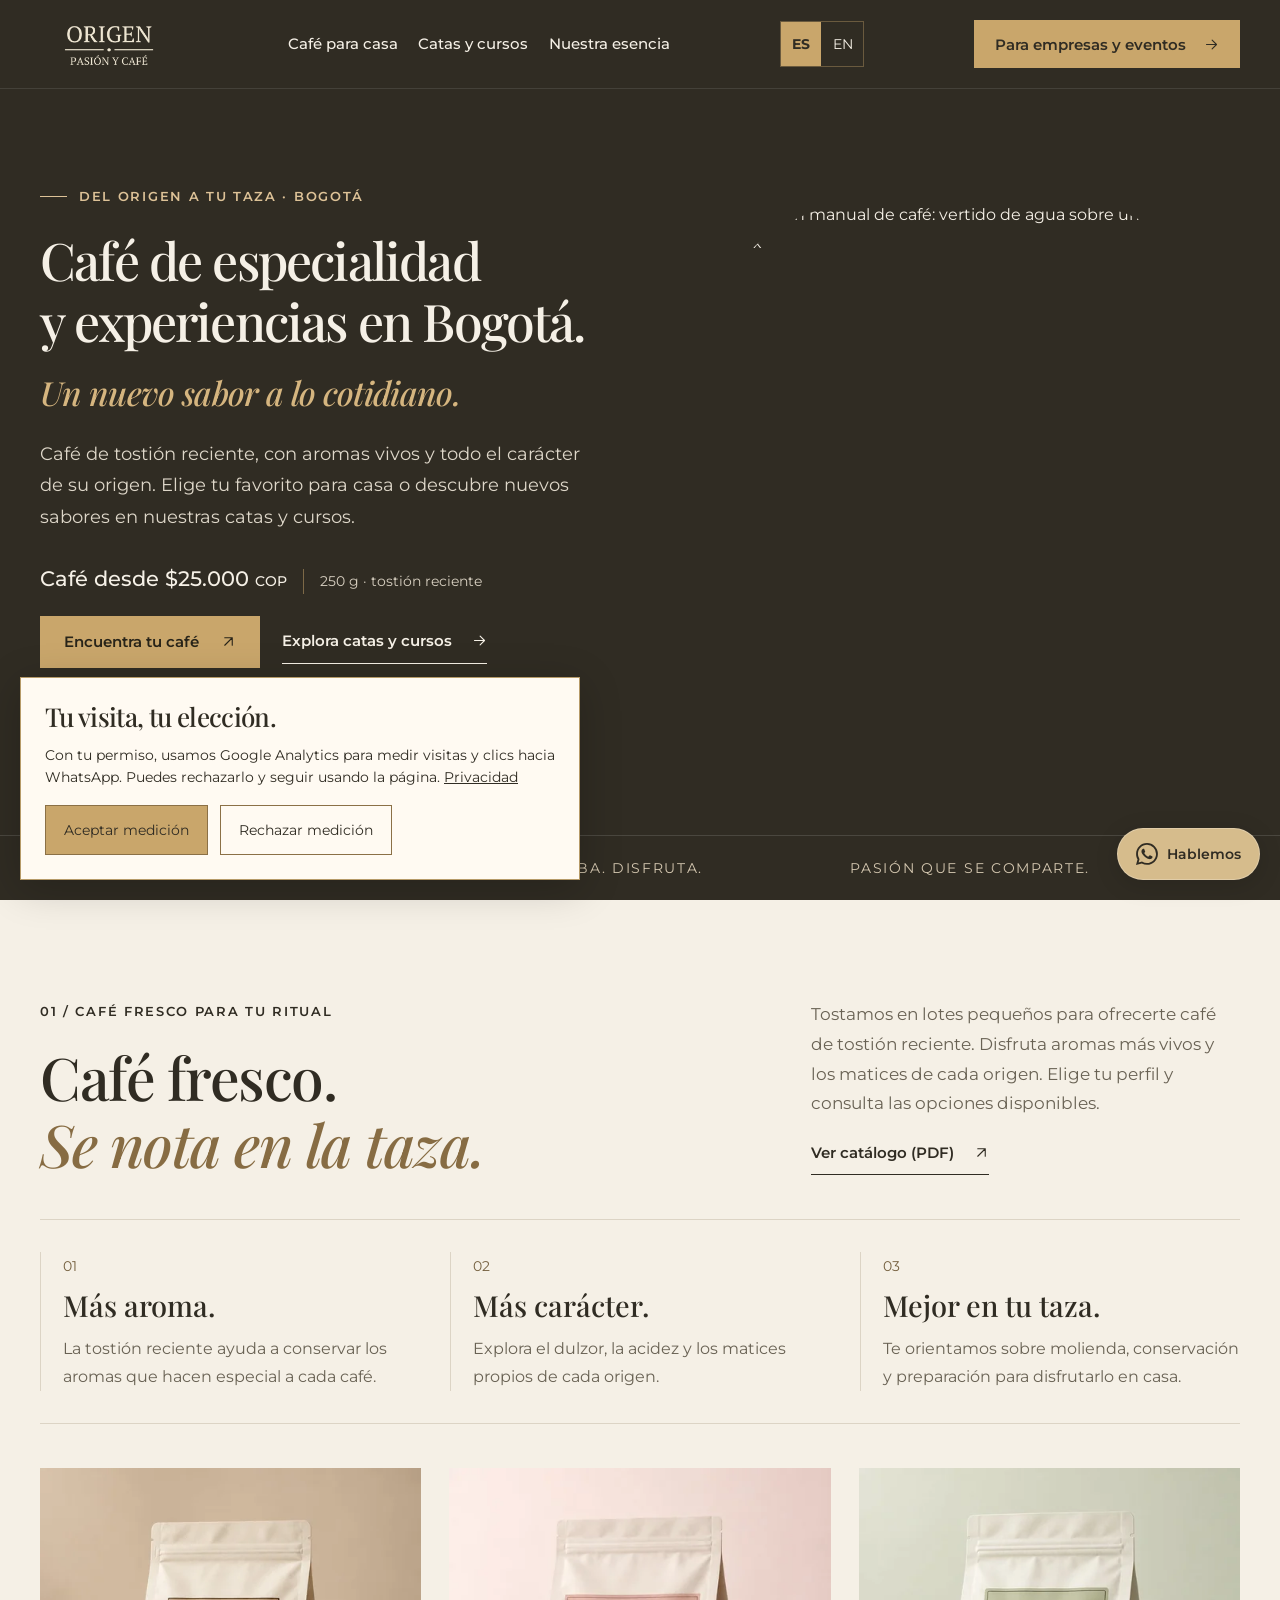
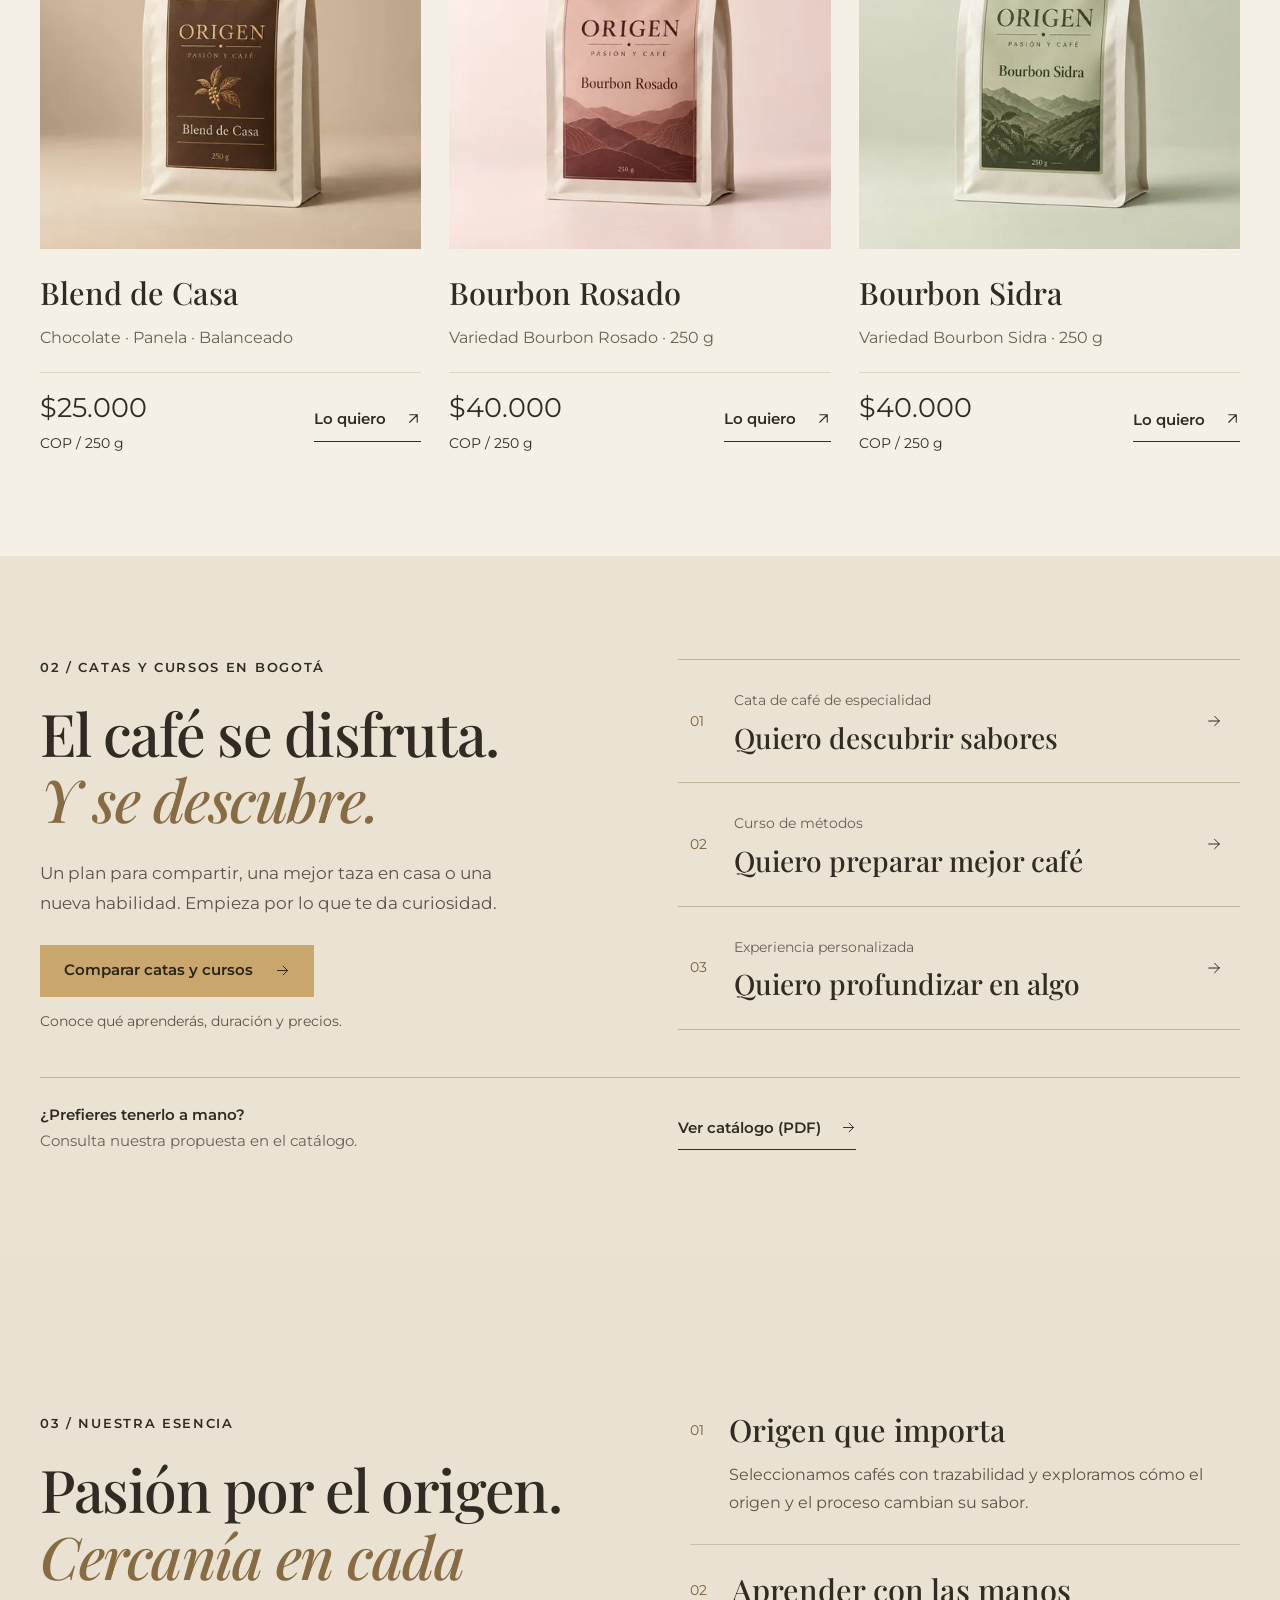
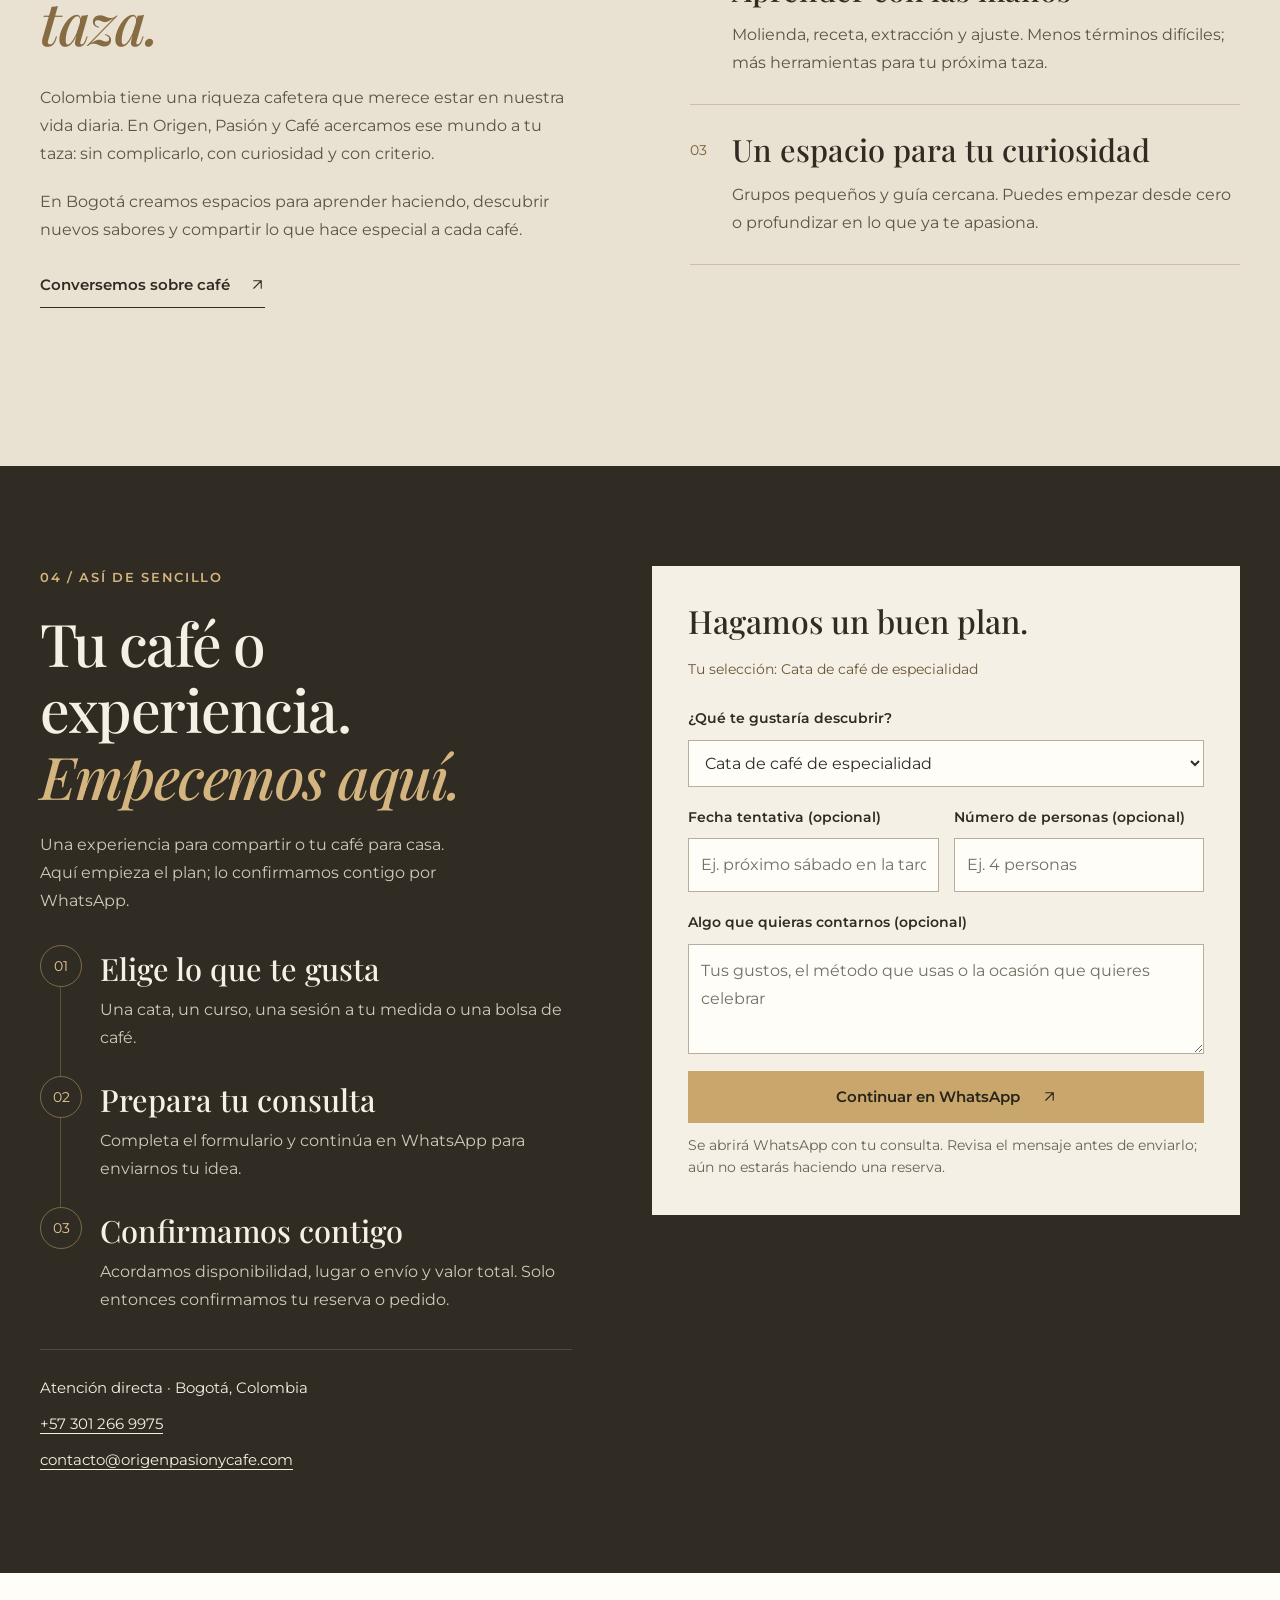
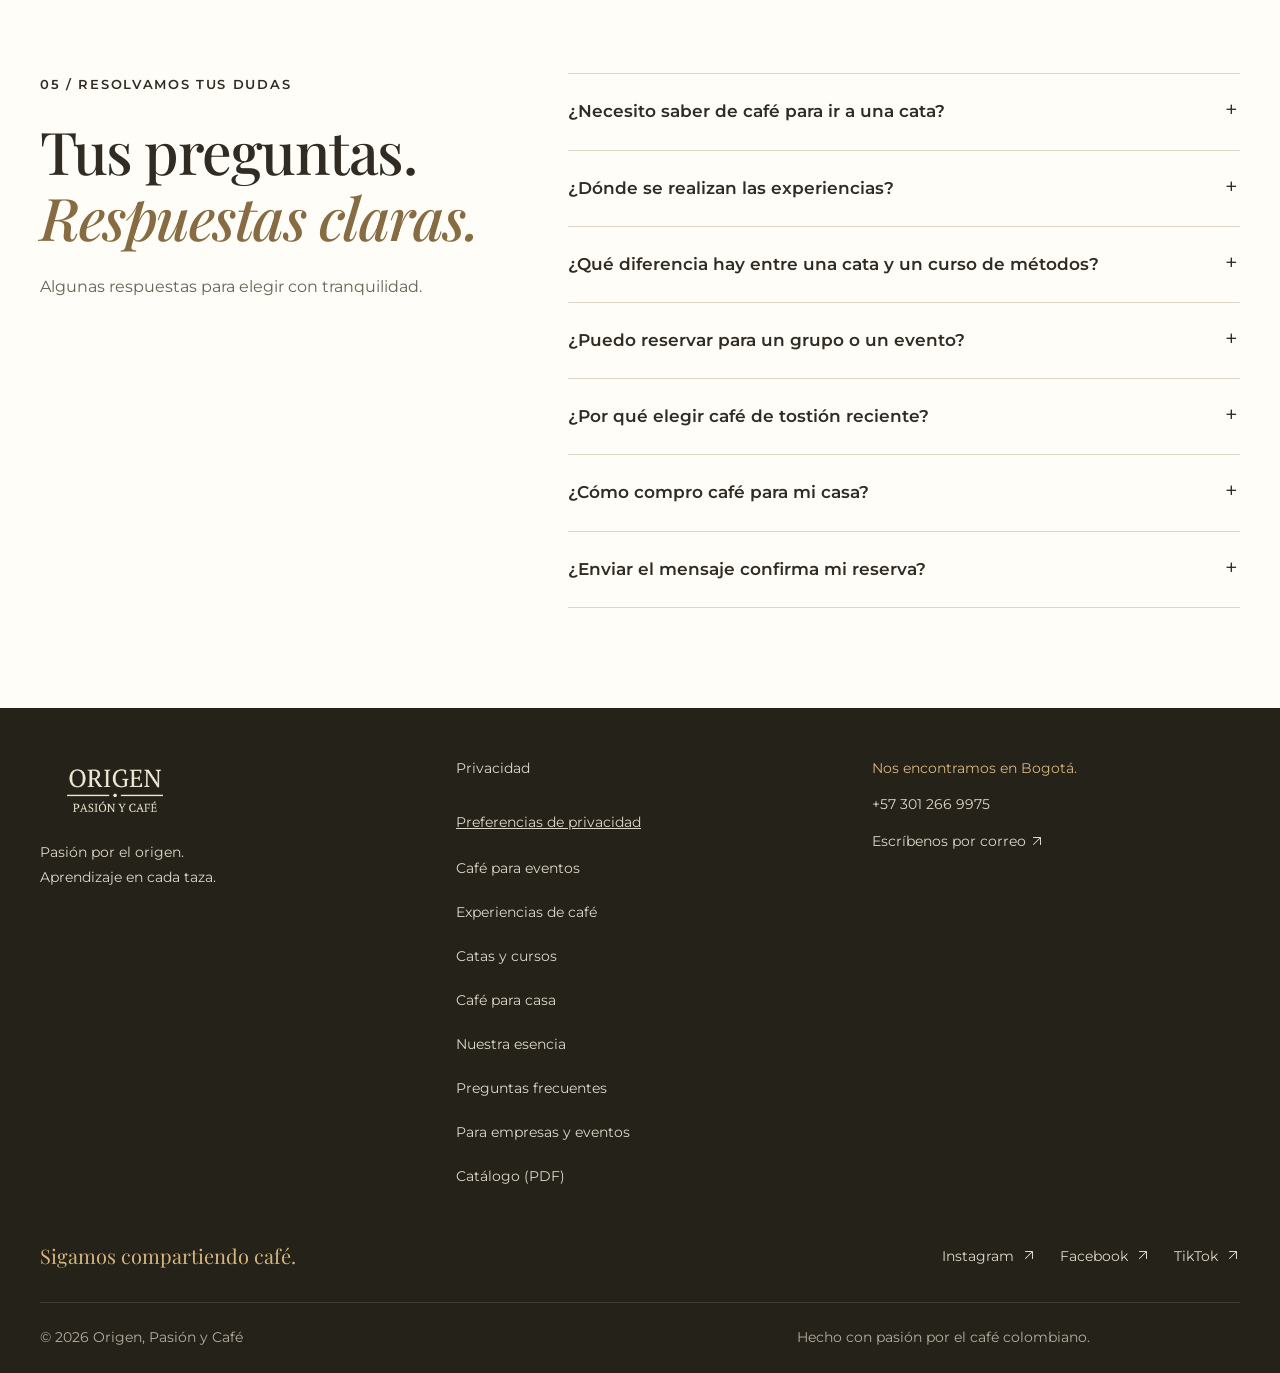
==== index.html @ b58927d8 "Align-catalog-link-with-experience-navigation" ====
<!DOCTYPE html>
<html lang="es-CO">
<head>
  <meta charset="UTF-8">
  <meta name="msvalidate.01" content="07E571AC163FFADBBF28C20DA3B3D0D6">
  <meta name="viewport" content="width=device-width, initial-scale=1">
  <title>Café fresco, catas y cursos de café en Bogotá | Origen, Pasión y Café</title>
  <link rel="alternate" hreflang="es" href="https://origenpasionycafe.com/">
  <link rel="alternate" hreflang="en" href="https://origenpasionycafe.com/en/">
  <link rel="alternate" hreflang="x-default" href="https://origenpasionycafe.com/">
  <meta name="description" content="Café de especialidad de tostión reciente en Bogotá. Bolsas de 250 g desde $25.000 COP, catas y cursos. Descubre la frescura con Origen, Pasión y Café.">
  <meta name="theme-color" content="#302c23">
  <meta name="robots" content="index, follow, max-image-preview:large">
  <link rel="canonical" href="https://origenpasionycafe.com/">
  <meta property="og:type" content="website">
  <meta property="og:locale" content="es_CO">
  <meta property="og:site_name" content="Origen, Pasión y Café">
  <meta property="og:title" content="Café fresco, catas y cursos de café en Bogotá | Origen, Pasión y Café">
  <meta property="og:description" content="Café de especialidad de tostión reciente en Bogotá. Bolsas de 250 g desde $25.000 COP, catas y cursos. Descubre la frescura con Origen, Pasión y Café.">
  <meta property="og:url" content="https://origenpasionycafe.com/">
  <meta property="og:image" content="https://origenpasionycafe.com/img/social-card.png">
  <meta property="og:image:width" content="1200">
  <meta property="og:image:height" content="630">
  <meta property="og:image:alt" content="Origen, Pasión y Café — café de especialidad en Bogotá">
  <meta name="twitter:card" content="summary_large_image">
  <meta name="twitter:title" content="Café fresco, catas y cursos de café en Bogotá | Origen, Pasión y Café">
  <meta name="twitter:description" content="Café de especialidad de tostión reciente en Bogotá. Bolsas de 250 g desde $25.000 COP, catas y cursos. Descubre la frescura con Origen, Pasión y Café.">
  <meta name="twitter:image" content="https://origenpasionycafe.com/img/social-card.png">
  <link rel="icon" type="image/png" href="/img/favicon.png">
  <link rel="preconnect" href="https://fonts.googleapis.com">
  <link rel="preconnect" href="https://fonts.gstatic.com" crossorigin>
  <link rel="preconnect" href="https://images.unsplash.com">
  <link href="https://fonts.googleapis.com/css2?family=Playfair+Display:ital,wght@0,500;0,600;0,700;1,500&amp;family=Montserrat:wght@400;500;600;700&amp;display=swap" rel="stylesheet">
  <link rel="stylesheet" href="/styles.css?v=20261102-11">
  <script src="/script.js?v=20261102-1" defer></script>
  <script type="application/ld+json">
{
  "@context": "https://schema.org",
  "@graph": [
    {
      "@type": "Organization",
      "@id": "https://origenpasionycafe.com/#organization",
      "name": "Origen, Pasión y Café",
      "url": "https://origenpasionycafe.com/",
      "logo": "https://origenpasionycafe.com/img/logo.png",
      "telephone": "+573012669975",
      "email": "contacto@origenpasionycafe.com",
      "areaServed": {
        "@type": "City",
        "name": "Bogotá"
      },
      "sameAs": [
        "https://www.facebook.com/OrigenPasionyCafeCo/",
        "https://www.instagram.com/origenpasionycafe/",
        "https://www.tiktok.com/@origenpasionycafe"
      ]
    },
    {
      "@type": "WebSite",
      "@id": "https://origenpasionycafe.com/#website",
      "url": "https://origenpasionycafe.com/",
      "name": "Origen, Pasión y Café",
      "inLanguage": [
        "es-CO",
        "en"
      ],
      "publisher": {
        "@id": "https://origenpasionycafe.com/#organization"
      }
    },
    {
      "@type": "WebPage",
      "@id": "https://origenpasionycafe.com/#webpage",
      "url": "https://origenpasionycafe.com/",
      "name": "Café fresco, catas y cursos de café en Bogotá | Origen, Pasión y Café",
      "description": "Café de especialidad de tostión reciente en Bogotá. Bolsas de 250 g desde $25.000 COP, catas y cursos. Descubre la frescura con Origen, Pasión y Café.",
      "inLanguage": "es-CO",
      "isPartOf": {
        "@id": "https://origenpasionycafe.com/#website"
      },
      "about": [
        {
          "@id": "https://origenpasionycafe.com/#organization"
        },
        {
          "@id": "https://origenpasionycafe.com/experiencias-de-cafe/#cata"
        },
        {
          "@id": "https://origenpasionycafe.com/experiencias-de-cafe/#curso-metodos"
        },
        {
          "@id": "https://origenpasionycafe.com/experiencias-de-cafe/#experiencia-personalizada"
        }
      ],
      "mainEntity": {
        "@type": "ItemList",
        "itemListElement": [
          {
            "@type": "ListItem",
            "position": 1,
            "item": {
              "@type": "Product",
              "@id": "https://origenpasionycafe.com/#product-blend-de-casa",
              "name": "Blend de Casa · 250 g",
              "url": "https://origenpasionycafe.com/#blend-de-casa",
              "image": "https://origenpasionycafe.com/img/blend-de-casa-1254.webp",
              "description": "Café de especialidad de tostión reciente. Bolsa de 250 g.",
              "brand": {
                "@type": "Brand",
                "name": "Origen, Pasión y Café"
              },
              "weight": {
                "@type": "QuantitativeValue",
                "value": 250,
                "unitCode": "GRM"
              },
              "offers": {
                "@type": "Offer",
                "price": 25000,
                "priceCurrency": "COP",
                "url": "https://origenpasionycafe.com/#blend-de-casa",
                "seller": {
                  "@id": "https://origenpasionycafe.com/#organization"
                }
              }
            }
          },
          {
            "@type": "ListItem",
            "position": 2,
            "item": {
              "@type": "Product",
              "@id": "https://origenpasionycafe.com/#product-bourbon-rosado",
              "name": "Bourbon Rosado · 250 g",
              "url": "https://origenpasionycafe.com/#bourbon-rosado",
              "image": "https://origenpasionycafe.com/img/bourbon-rosado-1254.webp",
              "description": "Café de especialidad de tostión reciente. Bolsa de 250 g.",
              "brand": {
                "@type": "Brand",
                "name": "Origen, Pasión y Café"
              },
              "weight": {
                "@type": "QuantitativeValue",
                "value": 250,
                "unitCode": "GRM"
              },
              "offers": {
                "@type": "Offer",
                "price": 40000,
                "priceCurrency": "COP",
                "url": "https://origenpasionycafe.com/#bourbon-rosado",
                "seller": {
                  "@id": "https://origenpasionycafe.com/#organization"
                }
              }
            }
          },
          {
            "@type": "ListItem",
            "position": 3,
            "item": {
              "@type": "Product",
              "@id": "https://origenpasionycafe.com/#product-bourbon-sidra",
              "name": "Bourbon Sidra · 250 g",
              "url": "https://origenpasionycafe.com/#bourbon-sidra",
              "image": "https://origenpasionycafe.com/img/bourbon-sidra-1254.webp",
              "description": "Café de especialidad de tostión reciente. Bolsa de 250 g.",
              "brand": {
                "@type": "Brand",
                "name": "Origen, Pasión y Café"
              },
              "weight": {
                "@type": "QuantitativeValue",
                "value": 250,
                "unitCode": "GRM"
              },
              "offers": {
                "@type": "Offer",
                "price": 40000,
                "priceCurrency": "COP",
                "url": "https://origenpasionycafe.com/#bourbon-sidra",
                "seller": {
                  "@id": "https://origenpasionycafe.com/#organization"
                }
              }
            }
          }
        ]
      }
    },
    {
      "@type": "Service",
      "@id": "https://origenpasionycafe.com/experiencias-de-cafe/#cata",
      "url": "https://origenpasionycafe.com/experiencias-de-cafe/#cata",
      "name": "Cata de café de especialidad",
      "description": "2 horas, para 4–6 personas. Desde $80.000 COP.",
      "provider": {
        "@id": "https://origenpasionycafe.com/#organization"
      },
      "areaServed": {
        "@type": "City",
        "name": "Bogotá"
      }
    },
    {
      "@type": "Service",
      "@id": "https://origenpasionycafe.com/experiencias-de-cafe/#curso-metodos",
      "url": "https://origenpasionycafe.com/experiencias-de-cafe/#curso-metodos",
      "name": "Curso de métodos",
      "description": "2–3 horas, para 1–4 personas. Desde $160.000 COP.",
      "provider": {
        "@id": "https://origenpasionycafe.com/#organization"
      },
      "areaServed": {
        "@type": "City",
        "name": "Bogotá"
      }
    },
    {
      "@type": "Service",
      "@id": "https://origenpasionycafe.com/experiencias-de-cafe/#experiencia-personalizada",
      "url": "https://origenpasionycafe.com/experiencias-de-cafe/#experiencia-personalizada",
      "name": "Experiencia personalizada",
      "description": "2–4 horas, para 1–4 personas. Desde $220.000 COP.",
      "provider": {
        "@id": "https://origenpasionycafe.com/#organization"
      },
      "areaServed": {
        "@type": "City",
        "name": "Bogotá"
      }
    }
  ]
}
  </script>
  <script src="/analytics.js?v=20261102-1" defer></script>
</head>
<body id="top">
  <a class="skip-link" href="#contenido">Saltar al contenido</a>
  <header class="site-header">
    <div class="container header-inner">
      <a class="brand" href="#top" aria-label="Origen, Pasión y Café — Ir al inicio">
        <img src="/img/logo-web.webp" alt="Origen, Pasión y Café" width="480" height="212" class="brand-logo">
      </a>
      <a class="wa-float" id="waFloat" href="https://wa.me/573012669975?text=Hola%2C%20quiero%20conocer%20las%20experiencias%20y%20el%20cafe%20de%20Origen%2C%20Pasion%20y%20Cafe." target="_blank" rel="noopener noreferrer" aria-label="Hablar con Origen, Pasión y Café por WhatsApp">
        <svg xmlns="http://www.w3.org/2000/svg" width="22" height="22" fill="currentColor" viewBox="0 0 16 16" aria-hidden="true"><path d="M13.601 2.326A7.85 7.85 0 0 0 7.994 0C3.627 0 .068 3.558.064 7.926c0 1.399.366 2.76 1.057 3.965L0 16l4.204-1.102a7.9 7.9 0 0 0 3.79.965h.004c4.368 0 7.926-3.558 7.93-7.93A7.9 7.9 0 0 0 13.6 2.326zM7.994 14.521a6.6 6.6 0 0 1-3.356-.92l-.24-.144-2.494.654.666-2.433-.156-.251a6.56 6.56 0 0 1-1.007-3.505c0-3.626 2.957-6.584 6.591-6.584a6.56 6.56 0 0 1 4.66 1.931 6.56 6.56 0 0 1 1.928 4.66c-.004 3.639-2.961 6.592-6.592 6.592m3.615-4.934c-.197-.099-1.17-.578-1.353-.646-.182-.065-.315-.099-.445.099-.133.197-.513.646-.627.775-.114.133-.232.148-.43.05-.197-.1-.836-.308-1.592-.985-.59-.525-.985-1.175-1.103-1.372-.114-.198-.011-.304.088-.403.087-.088.197-.232.296-.346.1-.114.133-.198.198-.33.065-.134.034-.248-.015-.347-.05-.099-.445-1.076-.612-1.47-.16-.389-.323-.335-.445-.34-.114-.007-.247-.007-.38-.007a.73.73 0 0 0-.529.247c-.182.198-.691.677-.691 1.654s.71 1.916.81 2.049c.098.133 1.394 2.132 3.383 2.992.47.205.84.326 1.129.418.475.152.904.129 1.246.08.38-.058 1.171-.48 1.338-.943.164-.464.164-.86.114-.943-.049-.084-.182-.133-.38-.232"/></svg><span>Hablemos</span>
      </a>
      <nav class="nav" aria-label="Navegación principal">
        <button class="nav-toggle" type="button" aria-label="Abrir menú" aria-expanded="false" aria-controls="nav-list" hidden><span></span><span></span></button>
        <ul class="nav-list" id="nav-list">
          <li><a href="#tienda">Café para casa</a></li>
          <li><a href="/experiencias-de-cafe/">Catas y cursos</a></li>
          <li><a href="#nosotros">Nuestra esencia</a></li>
        </ul>
      </nav>
      <nav class="language-switch" aria-label="Idioma"><a href="/" lang="es" hreflang="es" aria-current="page" aria-label="Español">ES</a><a href="/en/" lang="en" hreflang="en" aria-label="English">EN</a></nav>
      <a class="site-gateway" href="/empresas/" aria-label="Ir al sitio para empresas y eventos"><span>Para empresas y eventos</span><svg class="icon-arrow" viewBox="0 0 24 24" width="18" height="18" fill="none" stroke="currentColor" stroke-width="1.75" stroke-linecap="round" stroke-linejoin="round" aria-hidden="true"><path d="M4 12h16m-7-7 7 7-7 7"/></svg></a>
    </div>
  </header>
  <main id="contenido" tabindex="-1">
    <section class="hero" aria-labelledby="hero-title">
      <div class="container hero-inner">
        <div class="hero-copy">
          <p class="eyebrow"><span class="small-line" aria-hidden="true"></span> Del origen a tu taza · Bogotá</p>
          <h1 id="hero-title">Café de especialidad<br>y experiencias en Bogotá.</h1>
          <p class="hero-tagline"><em>Un nuevo sabor a lo cotidiano.</em></p>
          <p class="hero-description">Café de tostión reciente, con aromas vivos y todo el carácter de su origen. Elige tu favorito para casa o descubre nuevos sabores en nuestras catas y cursos.</p>
          <p class="hero-offer"><strong>Café desde $25.000 <span>COP</span></strong> <span class="hero-offer-duration">250 g · tostión reciente</span></p>
          <div class="hero-actions">
            <a class="btn btn-primary" href="#tienda">Encuentra tu café <span aria-hidden="true"><svg class="icon-arrow" viewBox="0 0 24 24" width="16" height="16" fill="none" stroke="currentColor" stroke-width="1.75" stroke-linecap="round" stroke-linejoin="round" aria-hidden="true" focusable="false"><path d="M6 18 18 6M6 6h12v12"/></svg></span></a>
            <a class="text-link" href="/experiencias-de-cafe/">Explora catas y cursos <span aria-hidden="true"><svg class="icon-arrow" viewBox="0 0 24 24" width="16" height="16" fill="none" stroke="currentColor" stroke-width="1.75" stroke-linecap="round" stroke-linejoin="round" aria-hidden="true" focusable="false"><path d="M4 12h16m-7-7 7 7-7 7"/></svg></span></a>
          </div>
          <div class="hero-details"><span>Grupos pequeños</span><span>Aprendizaje práctico</span><span>Sin experiencia previa</span></div>
        </div>
        <div class="hero-visual">
          <img class="hero-photo" src="https://images.unsplash.com/photo-1517269145736-a6e1ff92c2fe?auto=format&amp;fit=crop&amp;w=1000&amp;q=80" srcset="https://images.unsplash.com/photo-1517269145736-a6e1ff92c2fe?auto=format&amp;fit=crop&amp;w=480&amp;q=80 480w, https://images.unsplash.com/photo-1517269145736-a6e1ff92c2fe?auto=format&amp;fit=crop&amp;w=800&amp;q=80 800w, https://images.unsplash.com/photo-1517269145736-a6e1ff92c2fe?auto=format&amp;fit=crop&amp;w=1000&amp;q=80 1000w, https://images.unsplash.com/photo-1517269145736-a6e1ff92c2fe?auto=format&amp;fit=crop&amp;w=1600&amp;q=80 1600w" sizes="(min-width: 2091px) 902px, (min-width: 1440px) 43vw, (max-width: 760px) 92vw, 45vw" width="1000" height="1500" alt="Preparación manual de café: vertido de agua sobre un filtro Chemex" fetchpriority="high">
        </div>
      </div>
      <div class="hero-band"><div class="container"><span>Café de tostión reciente.</span><span>Aprende. Prueba. Disfruta.</span><span>Pasión que se comparte.</span></div></div>
    </section>

    <section id="tienda" class="section shop" aria-labelledby="shop-title">
      <div class="container">
        <div class="section-heading"><div><p class="eyebrow">01 / Café fresco para tu ritual</p><h2 id="shop-title">Café fresco.<br><em>Se nota en la taza.</em></h2></div><div class="section-intro"><p>Tostamos en lotes pequeños para ofrecerte café de tostión reciente. Disfruta aromas más vivos y los matices de cada origen. Elige tu perfil y consulta las opciones disponibles.</p><a class="text-link" href="/catalogo.pdf" type="application/pdf" target="_blank" rel="noopener noreferrer" aria-label="Ver catálogo en PDF (se abre en otra pestaña)">Ver catálogo (PDF) <svg class="icon-arrow" viewBox="0 0 24 24" width="16" height="16" fill="none" stroke="currentColor" stroke-width="1.75" stroke-linecap="round" stroke-linejoin="round" aria-hidden="true" focusable="false"><path d="M6 18 18 6M6 6h12v12"/></svg></a></div></div>
        <div class="freshness-strip"><div><span>01</span><h3>Más aroma.</h3><p>La tostión reciente ayuda a conservar los aromas que hacen especial a cada café.</p></div><div><span>02</span><h3>Más carácter.</h3><p>Explora el dulzor, la acidez y los matices propios de cada origen.</p></div><div><span>03</span><h3>Mejor en tu taza.</h3><p>Te orientamos sobre molienda, conservación y preparación para disfrutarlo en casa.</p></div></div>
        <div class="products">
          <article class="product" id="blend-de-casa">
            <img class="product-image" src="/img/blend-de-casa-800.webp" srcset="/img/blend-de-casa-480.webp 480w, /img/blend-de-casa-800.webp 800w, /img/blend-de-casa-1254.webp 1254w" sizes="(max-width: 760px) calc(100vw - 40px), (min-width: 1280px) 384px, calc((100vw - 128px) / 3)" width="1254" height="1254" loading="lazy" decoding="async" alt="Ilustración de una bolsa de Blend de Casa de 250 g de Origen, Pasión y Café">
            <div class="product-body"><h3>Blend de Casa</h3><p>Chocolate · Panela · Balanceado</p><div class="product-bottom"><span class="product-price">$25.000 <small>COP / 250 g</small></span><a class="text-link" href="#reservar" data-preset="blend_de_casa" aria-label="Pedir Blend de Casa">Lo quiero <span aria-hidden="true"><svg class="icon-arrow" viewBox="0 0 24 24" width="16" height="16" fill="none" stroke="currentColor" stroke-width="1.75" stroke-linecap="round" stroke-linejoin="round" aria-hidden="true" focusable="false"><path d="M6 18 18 6M6 6h12v12"/></svg></span></a></div></div>
          </article>
          <article class="product" id="bourbon-rosado">
            <img class="product-image" src="/img/bourbon-rosado-800.webp" srcset="/img/bourbon-rosado-480.webp 480w, /img/bourbon-rosado-800.webp 800w, /img/bourbon-rosado-1254.webp 1254w" sizes="(max-width: 760px) calc(100vw - 40px), (min-width: 1280px) 384px, calc((100vw - 128px) / 3)" width="1254" height="1254" loading="lazy" decoding="async" alt="Ilustración de una bolsa de Bourbon Rosado de 250 g de Origen, Pasión y Café">
            <div class="product-body"><h3>Bourbon Rosado</h3><p>Variedad Bourbon Rosado · 250 g</p><div class="product-bottom"><span class="product-price">$40.000 <small>COP / 250 g</small></span><a class="text-link" href="#reservar" data-preset="bourbon_rosado" aria-label="Pedir Bourbon Rosado">Lo quiero <span aria-hidden="true"><svg class="icon-arrow" viewBox="0 0 24 24" width="16" height="16" fill="none" stroke="currentColor" stroke-width="1.75" stroke-linecap="round" stroke-linejoin="round" aria-hidden="true" focusable="false"><path d="M6 18 18 6M6 6h12v12"/></svg></span></a></div></div>
          </article>
          <article class="product" id="bourbon-sidra">
            <img class="product-image" src="/img/bourbon-sidra-800.webp" srcset="/img/bourbon-sidra-480.webp 480w, /img/bourbon-sidra-800.webp 800w, /img/bourbon-sidra-1254.webp 1254w" sizes="(max-width: 760px) calc(100vw - 40px), (min-width: 1280px) 384px, calc((100vw - 128px) / 3)" width="1254" height="1254" loading="lazy" decoding="async" alt="Ilustración de una bolsa de Bourbon Sidra de 250 g de Origen, Pasión y Café">
            <div class="product-body"><h3>Bourbon Sidra</h3><p>Variedad Bourbon Sidra · 250 g</p><div class="product-bottom"><span class="product-price">$40.000 <small>COP / 250 g</small></span><a class="text-link" href="#reservar" data-preset="bourbon_sidra" aria-label="Pedir Bourbon Sidra">Lo quiero <span aria-hidden="true"><svg class="icon-arrow" viewBox="0 0 24 24" width="16" height="16" fill="none" stroke="currentColor" stroke-width="1.75" stroke-linecap="round" stroke-linejoin="round" aria-hidden="true" focusable="false"><path d="M6 18 18 6M6 6h12v12"/></svg></span></a></div></div>
          </article>
        </div>
      </div>
    </section>

    <section id="experiencias" class="section experience-gateway" aria-labelledby="experiences-title">
  <div class="container">
    <div class="experience-gateway-grid">
      <div class="experience-gateway-copy">
        <p class="eyebrow">02 / Catas y cursos en Bogotá</p>
        <h2 id="experiences-title">El café se disfruta.<br><em>Y se descubre.</em></h2>
        <p>Un plan para compartir, una mejor taza en casa o una nueva habilidad. Empieza por lo que te da curiosidad.</p>
        <a class="btn btn-primary" href="/experiencias-de-cafe/">Comparar catas y cursos <svg class="icon-arrow" viewBox="0 0 24 24" width="20" height="20" fill="none" stroke="currentColor" stroke-width="1.5" stroke-linecap="round" stroke-linejoin="round" aria-hidden="true"><path d="M4 12h16m-7-7 7 7-7 7"/></svg></a>
        <p class="gateway-caption">Conoce qué aprenderás, duración y precios.</p>
      </div>
      <div class="experience-paths">
        <article id="cata"><a href="/experiencias-de-cafe/#cata" class="experience-path"><span class="path-number" aria-hidden="true">01</span><div><p>Cata de café de especialidad</p><h3>Quiero descubrir sabores</h3></div><svg class="icon-arrow" viewBox="0 0 24 24" width="20" height="20" fill="none" stroke="currentColor" stroke-width="1.5" stroke-linecap="round" stroke-linejoin="round" aria-hidden="true"><path d="M4 12h16m-7-7 7 7-7 7"/></svg></a></article>
<article id="curso-metodos"><a href="/experiencias-de-cafe/#curso-metodos" class="experience-path"><span class="path-number" aria-hidden="true">02</span><div><p>Curso de métodos</p><h3>Quiero preparar mejor café</h3></div><svg class="icon-arrow" viewBox="0 0 24 24" width="20" height="20" fill="none" stroke="currentColor" stroke-width="1.5" stroke-linecap="round" stroke-linejoin="round" aria-hidden="true"><path d="M4 12h16m-7-7 7 7-7 7"/></svg></a></article>
<article id="experiencia-personalizada"><a href="/experiencias-de-cafe/#experiencia-personalizada" class="experience-path"><span class="path-number" aria-hidden="true">03</span><div><p>Experiencia personalizada</p><h3>Quiero profundizar en algo</h3></div><svg class="icon-arrow" viewBox="0 0 24 24" width="20" height="20" fill="none" stroke="currentColor" stroke-width="1.5" stroke-linecap="round" stroke-linejoin="round" aria-hidden="true"><path d="M4 12h16m-7-7 7 7-7 7"/></svg></a></article>
      </div>
    </div>
    <div class="catalog-strip"><p>¿Prefieres tenerlo a mano? <span>Consulta nuestra propuesta en el catálogo.</span></p><a class="text-link" href="/catalogo.pdf" type="application/pdf" target="_blank" rel="noopener noreferrer" aria-label="Ver catálogo en PDF (se abre en otra pestaña)">Ver catálogo (PDF) <svg class="icon-arrow" viewBox="0 0 24 24" width="20" height="20" fill="none" stroke="currentColor" stroke-width="1.5" stroke-linecap="round" stroke-linejoin="round" aria-hidden="true"><path d="M4 12h16m-7-7 7 7-7 7"/></svg></a></div>
  </div>
</section>

    <section id="nosotros" class="section story" aria-labelledby="story-title">
      <div class="container story-grid">
        <div class="story-intro"><p class="eyebrow">03 / Nuestra esencia</p><h2 id="story-title">Pasión por el origen.<br><em>Cercanía en cada taza.</em></h2><p>Colombia tiene una riqueza cafetera que merece estar en nuestra vida diaria. En Origen, Pasión y Café acercamos ese mundo a tu taza: sin complicarlo, con curiosidad y con criterio.</p><p>En Bogotá creamos espacios para aprender haciendo, descubrir nuevos sabores y compartir lo que hace especial a cada café.</p><a class="text-link" href="#reservar">Conversemos sobre café <span aria-hidden="true"><svg class="icon-arrow" viewBox="0 0 24 24" width="16" height="16" fill="none" stroke="currentColor" stroke-width="1.75" stroke-linecap="round" stroke-linejoin="round" aria-hidden="true" focusable="false"><path d="M6 18 18 6M6 6h12v12"/></svg></span></a></div>
        <div class="principles">
          <article><span>01</span><div><h3>Origen que importa</h3><p>Seleccionamos cafés con trazabilidad y exploramos cómo el origen y el proceso cambian su sabor.</p></div></article>
          <article><span>02</span><div><h3>Aprender con las manos</h3><p>Molienda, receta, extracción y ajuste. Menos términos difíciles; más herramientas para tu próxima taza.</p></div></article>
          <article><span>03</span><div><h3>Un espacio para tu curiosidad</h3><p>Grupos pequeños y guía cercana. Puedes empezar desde cero o profundizar en lo que ya te apasiona.</p></div></article>
        </div>
      </div>
    </section>


    <section id="reservar" class="section reserve-section" aria-labelledby="reserve-title">
      <div class="container reserve-grid">
        <div class="reserve-copy">
          <p class="eyebrow">04 / Así de sencillo</p>
          <h2 id="reserve-title">Tu café o experiencia.<br><em>Empecemos aquí.</em></h2>
          <p>Una experiencia para compartir o tu café para casa. Aquí empieza el plan; lo confirmamos contigo por WhatsApp.</p>
          <a class="form-shortcut" href="#reservation-form">Ir al formulario <span aria-hidden="true"><svg class="icon-arrow" viewBox="0 0 24 24" width="16" height="16" fill="none" stroke="currentColor" stroke-width="1.75" stroke-linecap="round" stroke-linejoin="round" aria-hidden="true" focusable="false"><path d="M12 4v16m-7-7 7 7 7-7"/></svg></span></a>
          <ol class="reservation-steps" aria-label="Cómo reservar o pedir café">
            <li><span class="step-number" aria-hidden="true">01</span><div><h3>Elige lo que te gusta</h3><p>Una cata, un curso, una sesión a tu medida o una bolsa de café.</p></div></li>
            <li><span class="step-number" aria-hidden="true">02</span><div><h3>Prepara tu consulta</h3><p>Completa el formulario y continúa en WhatsApp para enviarnos tu idea.</p></div></li>
            <li><span class="step-number" aria-hidden="true">03</span><div><h3>Confirmamos contigo</h3><p>Acordamos disponibilidad, lugar o envío y valor total. Solo entonces confirmamos tu reserva o pedido.</p></div></li>
          </ol>
          <div class="contact-details" id="contacto"><span>Atención directa · Bogotá, Colombia</span><a href="tel:+573012669975">+57 301 266 9975</a><a href="mailto:contacto@origenpasionycafe.com">contacto@origenpasionycafe.com</a></div>
        </div>
        <div class="reserve-box"><form id="reservation-form" class="form">
          <h3>Hagamos un buen plan.</h3><p id="selection-status" class="selection-status" role="status" aria-live="polite">Elige una experiencia o un café.</p>
          <label for="tipo">¿Qué te gustaría descubrir?</label>
          <select id="tipo" name="tipo"><option value="Cata de café de especialidad">Cata de café de especialidad</option><option value="Curso de métodos">Curso de métodos</option><option value="Experiencia personalizada">Experiencia personalizada</option><option value="Barra de café para eventos">Barra de café para eventos</option><option value="Comprar café para casa">Café para casa</option></select>
          <div id="product-field" class="form-field" hidden><label for="producto">Elige tu café</label><select id="producto" name="producto"><option value="">Quiero una recomendación</option><option value="Blend de Casa">Blend de Casa · 250 g</option><option value="Bourbon Rosado">Bourbon Rosado · 250 g</option><option value="Bourbon Sidra">Bourbon Sidra · 250 g</option></select></div>
          <div class="form-row"><div id="date-field" class="form-field"><label for="fecha">Fecha tentativa (opcional)</label><input id="fecha" name="fecha" type="text" maxlength="100" placeholder="Ej. próximo sábado en la tarde"></div><div class="form-field"><label for="cantidad" id="quantity-label">Número de personas (opcional)</label><input id="cantidad" name="cantidad" type="text" maxlength="100" placeholder="Ej. 4 personas"></div></div>
          <label for="comentario">Algo que quieras contarnos (opcional)</label><textarea id="comentario" name="comentario" rows="3" maxlength="1000" placeholder="Tus gustos, el método que usas o la ocasión que quieres celebrar"></textarea>
          <a id="waBtn" class="btn btn-primary" href="https://wa.me/573012669975?text=Hola%2C%20quiero%20informacion%20sobre%20las%20experiencias%20y%20el%20cafe." target="_blank" rel="noopener noreferrer">Continuar en WhatsApp <span aria-hidden="true"><svg class="icon-arrow" viewBox="0 0 24 24" width="16" height="16" fill="none" stroke="currentColor" stroke-width="1.75" stroke-linecap="round" stroke-linejoin="round" aria-hidden="true" focusable="false"><path d="M6 18 18 6M6 6h12v12"/></svg></span></a>
          <p class="form-note">Se abrirá WhatsApp con tu consulta. Revisa el mensaje antes de enviarlo; aún no estarás haciendo una reserva.</p>
          <noscript><p class="form-note">Para compartir tu selección, escríbela directamente en WhatsApp al abrir el enlace.</p></noscript>
        </form></div>
      </div>
    </section>
    <section id="preguntas" class="section faq" aria-labelledby="faq-title"><div class="container faq-grid">
      <div><p class="eyebrow">05 / Resolvamos tus dudas</p><h2 id="faq-title">Tus preguntas.<br><em>Respuestas claras.</em></h2><p>Algunas respuestas para elegir con tranquilidad.</p></div>
      <div class="faq-list">
        <details><summary>¿Necesito saber de café para ir a una cata?</summary><p>No. La cata está pensada para empezar desde la curiosidad. Te guiamos para reconocer aromas, acidez, dulzor y cuerpo, paso a paso.</p></details>
        <details><summary>¿Dónde se realizan las experiencias?</summary><p>Estamos en Bogotá, Colombia. Al coordinar por WhatsApp confirmamos contigo el lugar, la fecha y la disponibilidad de la experiencia elegida.</p></details>
        <details><summary>¿Qué diferencia hay entre una cata y un curso de métodos?</summary><p>En la cata exploras los aromas y sabores del café durante 2 horas. En el curso de métodos trabajas la preparación: molienda, proporciones, agua y extracción, durante 2–3 horas.</p></details>
        <details><summary>¿Puedo reservar para un grupo o un evento?</summary><p>Sí. Las catas están planteadas para 4–6 personas; los cursos y sesiones personalizadas, para 1–4. Para otros tamaños de grupo o una barra de café para eventos, cuéntanos tu idea y revisamos una propuesta.</p></details>
        <details><summary>¿Por qué elegir café de tostión reciente?</summary><p>Con el tiempo, el café pierde parte de sus aromas. La tostión reciente ayuda a conservarlos y a disfrutar mejor el carácter de cada origen. Trabajamos con lotes pequeños y te orientamos sobre conservación, molienda y reposo según tu método de preparación. Por WhatsApp puedes consultar los cafés disponibles y coordinar tu pedido.</p></details>
        <details><summary>¿Cómo compro café para mi casa?</summary><p>Elige Blend de Casa, Bourbon Rosado o Bourbon Sidra. Al pulsar “Lo quiero”, el formulario conserva tu selección. Las bolsas son de 250 g: Blend de Casa cuesta $25.000 COP; Bourbon Rosado y Bourbon Sidra, $40.000 COP cada uno. Por WhatsApp confirmamos molienda, disponibilidad y envío.</p></details>
        <details><summary>¿Enviar el mensaje confirma mi reserva?</summary><p>No. Es una consulta inicial. Tu reserva o pedido se confirma cuando acordemos contigo disponibilidad, valor total y los detalles por WhatsApp.</p></details>
      </div>
    </div></section>
  </main>
  <footer class="site-footer">
    <div class="container footer-main"><div><a href="#top" aria-label="Origen, Pasión y Café — Volver al inicio"><img src="/img/logo-web.webp" width="480" height="212" loading="lazy" alt="Origen, Pasión y Café" class="footer-logo"></a><p>Pasión por el origen.<br>Aprendizaje en cada taza.</p></div><nav aria-label="Navegación al pie"><a href="/privacidad/">Privacidad</a><button class="privacy-settings" type="button" data-privacy-settings>Preferencias de privacidad</button><a href="/cafe-para-eventos/">Café para eventos</a><a href="/experiencias-de-cafe/">Experiencias de café</a><a href="#experiencias">Catas y cursos</a><a href="#tienda">Café para casa</a><a href="#nosotros">Nuestra esencia</a><a href="#preguntas">Preguntas frecuentes</a><a href="/empresas/">Para empresas y eventos</a><a href="/catalogo.pdf" type="application/pdf" target="_blank" rel="noopener noreferrer" aria-label="Ver catálogo en PDF (se abre en otra pestaña)">Catálogo (PDF)</a></nav><div class="footer-contact"><span>Nos encontramos en Bogotá.</span><a href="tel:+573012669975">+57 301 266 9975</a><a href="mailto:contacto@origenpasionycafe.com">Escríbenos por correo <span aria-hidden="true"><svg class="icon-arrow" viewBox="0 0 24 24" width="16" height="16" fill="none" stroke="currentColor" stroke-width="1.75" stroke-linecap="round" stroke-linejoin="round" aria-hidden="true" focusable="false"><path d="M6 18 18 6M6 6h12v12"/></svg></span></a></div></div>
    <div class="container footer-social">
      <p>Sigamos compartiendo café.</p>
      <nav aria-label="Redes sociales">
        <a href="https://www.instagram.com/origenpasionycafe/" target="_blank" rel="noopener noreferrer">Instagram <span aria-hidden="true"><svg class="icon-arrow" viewBox="0 0 24 24" width="16" height="16" fill="none" stroke="currentColor" stroke-width="1.75" stroke-linecap="round" stroke-linejoin="round" aria-hidden="true" focusable="false"><path d="M6 18 18 6M6 6h12v12"/></svg></span></a>
        <a href="https://www.facebook.com/OrigenPasionyCafeCo/" target="_blank" rel="noopener noreferrer">Facebook <span aria-hidden="true"><svg class="icon-arrow" viewBox="0 0 24 24" width="16" height="16" fill="none" stroke="currentColor" stroke-width="1.75" stroke-linecap="round" stroke-linejoin="round" aria-hidden="true" focusable="false"><path d="M6 18 18 6M6 6h12v12"/></svg></span></a>
        <a href="https://www.tiktok.com/@origenpasionycafe" target="_blank" rel="noopener noreferrer">TikTok <span aria-hidden="true"><svg class="icon-arrow" viewBox="0 0 24 24" width="16" height="16" fill="none" stroke="currentColor" stroke-width="1.75" stroke-linecap="round" stroke-linejoin="round" aria-hidden="true" focusable="false"><path d="M6 18 18 6M6 6h12v12"/></svg></span></a>
      </nav>
    </div>
    <div class="container footer-bottom"><span>© 2026 Origen, Pasión y Café</span><span>Hecho con pasión por el café colombiano.</span></div>
  </footer>
<section id="privacy-panel" class="privacy-panel" aria-labelledby="privacy-title" hidden><h2 id="privacy-title">Tu visita, tu elección.</h2><p>Con tu permiso, usamos Google Analytics para medir visitas y clics hacia WhatsApp. Puedes rechazarlo y seguir usando la página. <a href="/privacidad/">Privacidad</a></p><div class="privacy-actions"><button type="button" data-privacy-choice="accepted">Aceptar medición</button><button type="button" data-privacy-choice="rejected">Rechazar medición</button></div></section></body>
</html>
---- styles.css ----
:root {
  --ink: #302c23;
  --muted: #696254;
  --cream: #f5f0e6;
  --paper: #fffdf8;
  --gold: #c9a66b;
  --line: #dcd4c5;
  --serif: 'Playfair Display', Georgia, serif;
  --sans: 'Montserrat', Arial, sans-serif;
  --header-height: 89px;
}
* { box-sizing: border-box; }
html { scroll-behavior: smooth; scroll-padding-top: 104px; }
body { margin: 0; background: var(--cream); color: var(--ink); font-family: var(--sans); font-size: 14px; line-height: 1.75; }
[hidden] { display: none !important; }
img { max-width: 100%; display: block; }
a { color: inherit; text-decoration: none; }
.icon-arrow { display: inline-block; width: 1em; height: 1em; flex-shrink: 0; vertical-align: -.125em; }
button, input, select, textarea { font: inherit; }
button, a, summary { -webkit-tap-highlight-color: transparent; }
button { cursor: pointer; }
a:focus-visible, button:focus-visible, summary:focus-visible, input:focus-visible, select:focus-visible, textarea:focus-visible { outline: 3px solid #9b6d25; outline-offset: 5px; }
p { margin: 0 0 20px; }
h1, h2, h3 { font-family: var(--serif); font-weight: 500; line-height: 1.18; margin: 0; }
h1 { font-size: clamp(39px, 4.05vw, 60px); letter-spacing: -.035em; }
h2 { font-size: clamp(34px, 3.5vw, 48px); letter-spacing: -.025em; }
h3 { font-size: 25px; }
em { font-weight: 500; }
.container { width: min(1200px, calc(100% - 80px)); margin-inline: auto; }
.section { padding: clamp(64px, 8vw, 100px) 0; }
.eyebrow { text-transform: uppercase; letter-spacing: .19em; font-size: 10px; font-weight: 600; margin-bottom: 22px; }
.skip-link { position: fixed; top: -100px; left: 16px; z-index: 100; padding: 12px 20px; background: var(--paper); }
.skip-link:focus { top: 12px; }
.site-header { position: sticky; top: 0; z-index: 30; color: var(--cream); background: var(--ink); border-bottom: 1px solid #ffffff19; }
.header-inner { display: flex; align-items: center; justify-content: space-between; gap: 24px; min-height: 88px; }
.brand-logo { width: 138px; height: auto; }
.nav-list { display: flex; align-items: center; gap: 28px; list-style: none; padding: 0; margin: 0; }
.nav-list a { display: block; padding: 12px 0; font-size: 13px; font-weight: 500; }
.nav-list a:hover, .footer-main a:hover { color: var(--gold); }
.header-cta { border: 1px solid #c9a66b80; padding: 9px 20px; font-size: 12px; }
.header-cta span { margin-left: 16px; color: var(--gold); }
.nav-toggle { display: none; }
.hero { background: var(--ink); color: var(--cream); }
.hero-inner { display: grid; grid-template-columns: 1.08fr 1fr; gap: 64px; align-items: center; padding-top: 48px; padding-bottom: 72px; }
.hero .eyebrow { color: #ddc297; display: flex; align-items: center; gap: 12px; font-size: 11px; }
.small-line { width: 27px; height: 1px; background: currentColor; flex: none; }
.hero-tagline { max-width: 24ch; margin: 20px 0 0; color: #d5b57f; font-family: var(--serif); font-size: clamp(28px, 2.6vw, 38px); line-height: 1.3; letter-spacing: -.02em; }
.hero-description { max-width: 47ch; margin-top: 24px; color: #ded7c9; font-size: 16px; }
.hero-offer { display: flex; flex-wrap: wrap; align-items: baseline; gap: 8px 16px; margin: 28px 0 0; font-size: 16px; }
.hero-offer strong { font-weight: 500; }
.hero-offer strong span { font-size: 11px; }
.hero-offer-duration { padding-left: 16px; border-left: 1px solid #c9a66b80; color: #d8d0c1; font-size: 13px; }
.hero-actions { display: flex; flex-wrap: wrap; align-items: center; gap: 22px; margin: 18px 0 28px; }
.hero-actions .btn, .hero-actions .text-link { font-size: 13px; }
.btn { display: inline-flex; justify-content: center; align-items: center; gap: 22px; min-height: 49px; padding: 13px 23px; font-size: 11px; font-weight: 600; line-height: 1.5; transition: background .2s, color .2s; text-align: center; }
.btn-primary { background: var(--gold); color: #282419; border: 1px solid var(--gold); }
.btn-primary:hover { background: #debf8d; }
.btn-outline { border: 1px solid #b7ab98; }
.btn-outline:hover { background: var(--ink); color: var(--cream); }
.text-link { display: inline-flex; align-items: center; justify-content: space-between; gap: 20px; padding: 9px 0; font-size: 11px; font-weight: 600; border-bottom: 1px solid currentColor; line-height: 1.6; }
.text-link:hover { color: #926e38; }
.hero .text-link:hover { color: var(--gold); }
.hero-details { display: flex; flex-wrap: wrap; gap: 8px 16px; color: #d8d0c1; font-size: 12px; }
.hero-details span { display: flex; align-items: center; gap: 8px; }
.hero-details span::before { content: ''; width: 3px; height: 3px; border-radius: 50%; background: var(--gold); }
.hero-photo { width: 100%; height: 560px; object-fit: cover; border-radius: 180px 180px 3px 3px; }
.hero-band { border-top: 1px solid #ffffff20; }
.hero-band .container { display: flex; justify-content: space-between; gap: 24px; padding-block: 20px; font-size: 11px; color: #d4c7b0; letter-spacing: .12em; text-transform: uppercase; }
.section-heading { display: flex; align-items: flex-end; justify-content: space-between; gap: 50px; margin-bottom: 42px; }
.section-heading > p { max-width: 42ch; margin: 0 0 3px; color: var(--muted); font-size: 13px; }
.section-intro { max-width: 42ch; color: var(--muted); font-size: 13px; }
.section-intro p { margin: 0; }
.section-intro .text-link { margin-top: 12px; color: var(--ink); min-height: 44px; }
.section-intro .text-link:hover { color: #926e38; }
.section-heading em, .story em, .faq em { color: #876c43; }
.cards { display: grid; grid-template-columns: repeat(3, minmax(0, 1fr)); gap: 24px; }
.card { display: flex; flex-direction: column; background: var(--paper); border: 1px solid var(--line); min-width: 0; }
.card-image { position: relative; }
.card-image img { width: 100%; height: 225px; object-fit: cover; }
.image-tag { position: absolute; bottom: 14px; left: 14px; right: 14px; width: fit-content; max-width: calc(100% - 28px); background: var(--cream); padding: 5px 10px; font-size: 9px; }
.card-body { display: flex; flex-direction: column; flex: 1; padding: 24px; }
.card-number { font-size: 10px; color: #75603f; letter-spacing: .14em; margin-bottom: 12px; }
.card h3 { font-size: 24px; }
.card-body > p { font-size: 13px; color: var(--muted); margin: 16px 0 22px; }
.card-meta { display: flex; flex-wrap: wrap; gap: 8px 22px; list-style: none; padding: 0 0 18px; margin: auto 0 0; font-size: 10px; border-bottom: 1px solid var(--line); }
.price-row { display: flex; align-items: center; justify-content: space-between; gap: 10px; margin: 12px 0; font-size: 10px; }
.price-row strong { font-size: 22px; font-weight: 500; }
.price-row small, .product-price small { font-size: 9px; font-weight: 400; }
.price-decoration { font-size: 23px; }
.section-note { font-size: 11px; color: var(--muted); margin: 21px 0 0; max-width: 100ch; }
.event-callout { display: flex; align-items: center; justify-content: space-between; gap: 32px; margin-top: 55px; border-top: 1px solid var(--line); padding-top: 30px; }
.event-callout .eyebrow { margin-bottom: 12px; }
.event-callout p:last-child { margin: 12px 0 0; font-size: 12px; color: var(--muted); }
.event-callout > a { flex-shrink: 0; }
.story { background: #e9e1d1; }
.story-grid { display: grid; grid-template-columns: 1fr 1fr; gap: 100px; }
.story-intro > p:not(.eyebrow) { max-width: 49ch; font-size: 13px; color: #5b5446; }
.story-intro h2 { margin-bottom: 28px; }
.principles article { display: flex; gap: 25px; padding: 27px 0; border-bottom: 1px solid #cbbfa9; }
.principles article:first-child { padding-top: 0; }
.principles article > span { font-size: 11px; color: #7b6037; margin-top: 6px; }
.principles h3 { font-size: 25px; margin-bottom: 12px; }
.principles p { margin: 0; font-size: 12px; color: #5b5446; }
.products { display: grid; grid-template-columns: repeat(3, minmax(0,1fr)); gap: 28px; }
.product { min-width: 0; }
.product-image { width: 100%; height: auto; aspect-ratio: 1; object-fit: contain; background: #e9e1d1; }
.product-body { padding-top: 23px; }
.product-body h3 { font-size: 27px; }
.product-body p { font-size: 11px; color: var(--muted); margin: 8px 0 16px; }
.product-bottom { border-top: 1px solid var(--line); display: flex; align-items: center; justify-content: space-between; padding-top: 11px; gap: 10px; }
.product-price { font-size: 20px; }
.product-price small { display: block; }
.faq { background: var(--paper); }
.faq-grid { display: grid; grid-template-columns: .8fr 1.2fr; gap: 80px; }
.faq-grid > div > p:not(.eyebrow) { margin-top: 22px; color: var(--muted); font-size: 12px; }
.faq-list details { border-bottom: 1px solid var(--line); }
.faq-list details:first-child { border-top: 1px solid var(--line); }
.faq-list summary { cursor: pointer; padding: 23px 28px 23px 0; font-size: 12px; font-weight: 600; position: relative; list-style: none; }
.faq-list summary::-webkit-details-marker { display: none; }
.faq-list summary::after { content: '+'; position: absolute; right: 2px; top: 18px; font-size: 22px; font-weight: 400; }
.faq-list details[open] summary::after { content: '−'; }
.faq-list details p { font-size: 12px; color: var(--muted); padding-right: 20px; }
.reserve-section { background: var(--ink); color: var(--cream); }
.reserve-grid { display: grid; grid-template-columns: .95fr 1.05fr; gap: 80px; align-items: start; }
.reserve-copy .eyebrow { color: #d5b57f; }
.reserve-copy h2 { font-size: clamp(38px, 3.8vw, 54px); margin-bottom: 22px; }
.reserve-copy em { color: #d5b57f; }
.reserve-copy > p:not(.eyebrow) { max-width: 40ch; color: #d1c9ba; font-size: 13px; }
.form-shortcut { display: none; }
.reservation-steps { display: grid; gap: 0; list-style: none; padding: 0; margin: 30px 0 0; }
.reservation-steps li { display: grid; grid-template-columns: 42px minmax(0, 1fr); gap: 18px; position: relative; padding-bottom: 24px; }
.reservation-steps li:last-child { padding-bottom: 0; }
.reservation-steps li:not(:last-child)::before { content: ''; position: absolute; top: 42px; bottom: 0; left: 20px; width: 1px; background: #c9a66b50; }
.step-number { display: grid; place-items: center; width: 42px; height: 42px; border: 1px solid #c9a66b80; border-radius: 50%; color: #e5c99a; font-size: 12px; }
.reservation-steps h3 { font-size: 23px; margin: 6px 0 8px; }
.reservation-steps p { color: #d1c9ba; font-size: 12px; margin: 0; max-width: 43ch; }
.contact-details { display: grid; gap: 10px; font-size: 12px; margin-top: 35px; padding-top: 25px; border-top: 1px solid #ffffff25; overflow-wrap: anywhere; }
.contact-details a { text-decoration: underline; text-underline-offset: 4px; }
.reserve-box { background: var(--cream); color: var(--ink); padding: 36px; }
.form { display: flex; flex-direction: column; gap: 9px; }
.form h3 { font-size: 29px; }
.selection-status { font-size: 11px; margin: 0 0 16px; color: #6b5535; }
.form label { font-size: 12px; font-weight: 600; }
.form-field { display: flex; flex-direction: column; gap: 9px; min-width: 0; }
.form-row { display: grid; grid-template-columns: 1fr 1fr; gap: 15px; margin-top: 9px; }
.form-row:has(#date-field[hidden]) { grid-template-columns: 1fr; }
input, select, textarea { width: 100%; min-width: 0; border: 1px solid #b8ae9d; border-radius: 0; background: var(--paper); color: var(--ink); padding: 12px; font-size: 12px; min-height: 47px; }
input::placeholder, textarea::placeholder { color: #756f64; opacity: 1; }
textarea { resize: vertical; min-height: 90px; }
.form > label[for="comentario"] { margin-top: 9px; }
.form .btn { margin-top: 8px; }
.form-note { font-size: 11px; line-height: 1.8; color: #696254; margin: 2px 0 0; }
.site-footer { background: #252219; color: #ded7c9; padding: 48px 0 24px; }
.footer-main { display: grid; grid-template-columns: 1fr 1fr 1fr; gap: 48px; padding-bottom: 38px; }
.footer-logo { width: 150px; height: auto; margin-bottom: 18px; }
.footer-main p { font-size: 11px; margin: 0; }
.footer-main nav, .footer-contact { display: flex; flex-direction: column; align-items: flex-start; gap: 12px; font-size: 11px; }
.footer-contact > span { color: #d5b57f; }
.footer-social { display: flex; flex-wrap: wrap; align-items: center; justify-content: space-between; gap: 12px 28px; padding-bottom: 24px; }
.footer-social p { margin: 0; font-family: var(--serif); font-size: 20px; color: #d5b57f; }
.footer-social nav { display: flex; flex-wrap: wrap; gap: 12px 24px; }
.footer-social a { display: inline-flex; align-items: center; gap: 8px; min-height: 44px; font-size: 12px; }
.footer-social a:hover { color: var(--gold); }
.footer-bottom { border-top: 1px solid #ffffff20; padding-top: 22px; display: flex; justify-content: space-between; gap: 24px; font-size: 9px; color: #b4ad9f; }
.wa-float { position: fixed; bottom: 20px; right: 20px; z-index: 25; display: flex; align-items: center; gap: 9px; padding: 13px 18px; background: #d6bc8c; color: #302c23; border: 1px solid #f5f0e650; border-radius: 50px; box-shadow: 0 5px 25px #0002; font-size: 11px; font-weight: 600; }
.wa-float:hover { background: #e5cfa9; }
/* Pantallas amplias: capítulos con espacio propio, sin alturas fijas ni recortes. */
@media (min-width: 1051px) {
  .hero { min-height: calc(100svh - var(--header-height)); display: flex; flex-direction: column; }
  .hero-inner { flex: 1; padding-top: clamp(32px, 5svh, 64px); padding-bottom: clamp(48px, 7svh, 80px); }
  .hero-photo { height: clamp(400px, 56svh, 600px); }
  .experiences, .story, .shop, .reserve-section { min-height: calc(100svh - var(--header-height)); display: grid; align-content: center; }
}
@media (min-width: 1440px) {
  .header-inner, .hero-inner, .hero-band .container { width: min(1840px, 88%); }
  .hero-inner { grid-template-columns: minmax(0, 1fr) minmax(0, 1.08fr); gap: clamp(64px, 4vw, 104px); }
  .hero h1 { font-size: clamp(60px, 3.5vw, 88px); text-wrap: balance; }
  .hero-tagline { font-size: clamp(38px, 2vw, 48px); }
  .hero-description { font-size: clamp(16px, .85vw, 20px); }
  .hero .eyebrow { font-size: 12px; }
  .hero-actions .btn, .hero-actions .text-link { font-size: 15px; }
  .hero-actions .btn { min-height: 56px; padding-inline: 28px; }
  .hero-details { font-size: 13px; }
  .hero-band .container { padding-right: 64px; }
  .hero-photo { height: clamp(480px, 68svh, 900px); border-radius: clamp(180px, 12vw, 300px) clamp(180px, 12vw, 300px) 3px 3px; }
  .brand-logo { width: 154px; }
  .nav-list a, .header-cta { font-size: 14px; }
}
@media (max-width: 1050px) {
  .header-inner { gap: 16px; }
  .wa-float { position: static; flex: none; justify-content: center; width: 44px; height: 44px; margin-left: auto; padding: 10px; box-shadow: none; }
  .wa-float span { display: none; }
}
@media (min-width: 761px) and (max-width: 1050px) {
  .container { width: calc(100% - 48px); }
  .nav-list { gap: 17px; }
  .nav-list a { font-size: 12px; }
  .header-cta { display: none; }
  .hero-inner { gap: 30px; }
  .hero-photo { height: 530px; }
  .card-body { padding: 18px; }
  .card h3 { font-size: 21px; }
  .cards, .products { gap: 16px; }
  .price-row strong { font-size: 18px; }
  .story-grid, .reserve-grid, .faq-grid { gap: 40px; }
  .reserve-box { padding: 25px; }
  .form-row { grid-template-columns: 1fr; }
}
@media (max-width: 760px) {
  :root { --header-height: 75px; }
  html { scroll-padding-top: 92px; }
  .container { width: calc(100% - 40px); }
  .section { padding: 65px 0; }
  .header-inner { min-height: 74px; gap: 16px; flex-wrap: wrap; }
  .brand-logo { width: 125px; }
  .header-cta { display: none; }
  .nav-toggle:not([hidden]) { display: block; width: 44px; height: 44px; background: transparent; border: 1px solid #ffffff40; padding: 12px 10px; }
  .nav-toggle span { display: block; height: 1px; margin: 5px 0; background: var(--cream); }
  .nav-list { flex-direction: column; align-items: stretch; gap: 0; padding-bottom: 15px; }
  .nav:has(.nav-toggle[hidden]) { width: 100%; }
  .site-header:has(.nav-toggle[hidden]) { position: static; }
  .nav-list a { padding: 12px; font-size: 13px; }
  .nav-list.is-enhanced { display: none; position: absolute; top: 100%; left: 0; right: 0; max-height: calc(100svh - var(--header-height)); max-height: calc(100dvh - var(--header-height)); overflow-y: auto; overscroll-behavior: contain; background: var(--ink); padding: 10px 20px 20px; border-top: 1px solid #ffffff25; box-shadow: 0 15px 25px #0002; }
  .nav-list.is-open { display: flex; }
  .hero-inner { grid-template-columns: 1fr; gap: 35px; padding-top: 38px; padding-bottom: 45px; }
  h1 { font-size: clamp(37px, 8vw, 54px); }
  .hero-description { font-size: 15px; max-width: 52ch; }
  .hero-actions { gap: 14px 22px; margin-bottom: 22px; }
  .hero-details { gap: 8px 12px; }
  .hero-visual { width: 100%; max-width: 520px; margin: 0 auto; }
  .hero-photo { height: 370px; border-radius: 140px 140px 3px 3px; }
  .hero-offer { flex-direction: column; gap: 4px; }
  .hero-offer-duration { padding-left: 0; border-left: 0; }
  .hero-band .container { flex-wrap: wrap; justify-content: center; text-align: center; gap: 8px 20px; font-size: 10px; padding-block: 16px; }
  .section-heading { display: block; margin-bottom: 32px; }
  .section-heading > p { margin: 22px 0 0; max-width: 52ch; }
  .section-intro { margin-top: 22px; max-width: 52ch; }
  .cards, .products, .story-grid, .faq-grid, .reserve-grid { grid-template-columns: 1fr; }
  .cards, .products { gap: 30px; }
  .card-image img { height: 230px; }
  .card-body { padding: 25px; }
  .card-body > p { font-size: 13px; }
  .card-meta { font-size: 11px; }
  .btn { font-size: 12px; }
  .section-note { font-size: 11px; }
  .event-callout { display: block; margin-top: 35px; }
  .event-callout > a { margin-top: 20px; }
  .story-grid { gap: 38px; }
  .products { gap: 38px; }
  .faq-grid { gap: 28px; }
  .faq-list summary { font-size: 13px; }
  .reserve-grid { gap: 35px; }
  .form-shortcut { display: inline-flex; align-items: center; gap: 18px; min-height: 44px; color: #e5c99a; font-size: 12px; text-decoration: underline; text-underline-offset: 5px; }
  .reserve-box { padding: 24px; }
  .form-row { grid-template-columns: 1fr; }
  .form label { font-size: 11px; }
  input, select, textarea { font-size: 16px; }
  .form-note { font-size: 10px; }
  .footer-main { grid-template-columns: 1fr 1fr; gap: 32px; }
  .footer-contact { grid-column: 1 / -1; }
  .footer-bottom { flex-direction: column; gap: 8px; }
  .site-footer { padding-bottom: max(32px, env(safe-area-inset-bottom)); }
}
@media (prefers-reduced-motion: reduce) {
  html { scroll-behavior: auto; }
  *, *::before, *::after { transition: none !important; }
}

/* Dos recorridos y dos idiomas, con la misma identidad visual. */
.header-inner { gap: 18px; }
.nav-list { gap: clamp(16px, 1.6vw, 28px); }
.language-switch { display: flex; flex: none; gap: 2px; border: 1px solid #c9a66b60; }
.language-switch a { display: grid; place-items: center; min-width: 40px; min-height: 44px; font-size: 11px; }
.language-switch a[aria-current] { background: var(--gold); color: var(--ink); font-weight: 700; }
.language-switch a:hover { box-shadow: inset 0 0 0 1px var(--gold); }
.nav-list a[aria-current="page"] { color: #ddc297; text-decoration: underline; text-underline-offset: 6px; }
.freshness-strip { display: grid; grid-template-columns: repeat(3, 1fr); border-block: 1px solid var(--line); margin: 0 0 36px; padding: 25px 0; gap: 30px; }
.freshness-strip > div { padding-left: 22px; border-left: 1px solid var(--line); }
.freshness-strip span { color: #75603f; font-size: 10px; }
.freshness-strip h3 { font-size: 22px; margin: 5px 0; }
.freshness-strip p { color: var(--muted); font-size: 12px; margin: 0; }
.business-hero { background: #f8efe2; min-height: calc(100svh - var(--header-height)); display: grid; align-items: center; }
.business-hero-grid { display: grid; grid-template-columns: 1.1fr 1fr; align-items: center; gap: 64px; padding-block: 60px; }
.business-hero h1 { font-size: clamp(42px,4.1vw,68px); }
.business-hero em, .business-services em, .business-contact em { color: #876c43; }
.business-hero p:not(.eyebrow) { max-width: 48ch; color: var(--muted); }
.business-hero .business-lead { font-family: var(--serif); font-size: 25px; line-height: 1.5; margin: 24px 0 18px; color: var(--ink); }
.business-hero .business-caption { font-size: 11px; margin: 0; }
.business-visual { margin: 0; }
.business-visual img { width: 100%; height: clamp(460px, 58vw, 650px); object-fit: cover; object-position: bottom; border-radius: 3px; }
.business-visual figcaption { padding-top: 12px; font-size: 11px; text-align: right; color: var(--muted); }
.service-index { display: grid; grid-template-columns: repeat(4,1fr); gap: 20px; border-bottom: 1px solid var(--line); padding-block: 24px; }
.service-index a { display: flex; align-items: center; min-height: 44px; font-size: 11px; }
.service-index a:hover { text-decoration: underline; text-underline-offset: 5px; }
.service-feature { display: grid; grid-template-columns: 1.1fr 1fr; align-items: center; gap: 80px; padding: 30px 0 70px; }
.service-feature h2 { margin-bottom: 24px; }
.service-feature p:not(.eyebrow), .supply-card p:not(.eyebrow) { color: var(--muted); font-size: 14px; }
.service-list { padding-left: 19px; margin-block: 24px; font-size: 13px; }
.service-list li { padding-left: 7px; margin-block: 9px; }
.event-brief { background: #e9e1d1; padding: clamp(28px,4vw,55px); border-top: 2px solid var(--gold); }
.event-brief h3 { font-size: 33px; margin-bottom: 24px; }
.supply-grid { display: grid; grid-template-columns: 1fr 1fr; gap: 48px; }
.supply-card { min-width: 0; }
.supply-card img { width: 100%; height: 340px; object-fit: cover; object-position: bottom; }
.supply-card > div { padding-top: 30px; }
.supply-card h2 { font-size: 36px; margin-bottom: 20px; }
.roasting-section { background: var(--ink); color: var(--cream); }
.roasting-grid { display: grid; grid-template-columns: 1fr 1fr; gap: 100px; align-items: center; }
.roasting-section .eyebrow, .roasting-section em { color: #d5b57f; }
.roasting-section h2 { margin-bottom: 25px; }
.roasting-section p:not(.eyebrow) { color: #ded7c9; }
.roasting-section .text-link:hover { color: var(--gold); }
.roasting-details { border: 1px solid #c9a66b60; padding: 35px; }
.roasting-details .equipment-name { font-size: 12px; letter-spacing: .2em; color: #d5b57f; }
.equipment-name span { display: block; font-family: var(--serif); font-size: 70px; line-height: 1.4; letter-spacing: -.04em; }
.roasting-details dl { margin: 0; }
.roasting-details dl > div { border-top: 1px solid #ffffff25; padding-block: 16px; }
.roasting-details dt { font-size: 13px; font-weight: 600; }
.roasting-details dd { margin: 8px 0 0; color: #ded7c9; font-size: 12px; }
.business-contact { background: #e9e1d1; }
.business-contact h2 { margin-bottom: 26px; }
.business-contact .contact-details { border-color: #cbbfa9; }
.business-contact .reserve-box { background: var(--paper); }
.business-page [id], .freshness-strip { scroll-margin-top: 18px; }
@media (min-width: 1440px) {
  .business-hero-grid { width: min(1640px, 88%); gap: 90px; }
  .business-hero h1 { font-size: clamp(64px,4.1vw,88px); }
  .business-visual img { height: clamp(580px,70svh,820px); }
}
@media (min-width: 1051px) {
  .hero-band .container, .footer-bottom { padding-right: 150px; }
}
@media (max-width: 1200px) { .header-cta { display: none; } }
@media (max-width: 1050px) {
  .header-inner { gap: 12px; }
  .nav { order: 4; }
  .language-switch { order: 3; }
  .nav-toggle { display: flex; flex-direction: column; justify-content: center; gap: 6px; width: 44px; height: 44px; background: transparent; border: 1px solid #ffffff40; padding: 12px; color: inherit; }
  .nav-toggle span { height: 1px; width: 18px; background: currentColor; }
  .nav-list.is-enhanced { display: none; position: absolute; top: 100%; left: 0; right: 0; padding: 20px 24px; background: var(--ink); border-top: 1px solid #ffffff25; max-height: calc(100dvh - var(--header-height)); overflow-y: auto; }
  .nav-list.is-open { display: flex; flex-direction: column; align-items: stretch; gap: 4px; }
  .nav-list a { font-size: 14px; }
  .business-hero-grid { gap: 35px; }
  .service-feature, .roasting-grid { gap: 40px; }
  .business-hero .hero-actions { align-items: flex-start; flex-direction: column; }
}
@media (max-width: 760px) {
  .brand-logo { width: 108px; }
  .language-switch a { min-width: 34px; }
  .header-inner { gap: 8px; }
  .freshness-strip { grid-template-columns: 1fr; gap: 20px; padding-block: 22px; }
  .freshness-strip > div { padding-left: 16px; }
  .freshness-strip h3 { font-size: 23px; }
  .business-hero-grid, .service-feature, .supply-grid, .roasting-grid { grid-template-columns: 1fr; }
  .business-hero-grid { padding-block: 42px; gap: 32px; }
  .business-hero h1 { font-size: clamp(37px,10vw,54px); }
  .business-hero .business-lead { font-size: 23px; }
  .business-visual img { height: clamp(250px, 80vw, 400px); object-fit: cover; }
  .service-index { grid-template-columns: 1fr 1fr; gap: 8px 20px; padding-block: 18px; }
  .service-index a { font-size: 10px; }
  .service-feature { padding: 0 0 48px; }
  .supply-grid { gap: 44px; }
  .supply-card img { height: 280px; }
  .roasting-details { padding: 25px; }
  .business-contact .reserve-grid { grid-template-columns: 1fr; }
}
@media (max-width: 360px) {
  .brand-logo { width: 88px; }
  .header-inner { gap: 6px; }
  .language-switch a { min-width: 30px; }
}

/* Jerarquía editorial: título, explicación y detalle legible. */
body { font-size: 16px; }
h2, .reserve-copy h2 { font-size: clamp(40px, 4.6vw, 64px); line-height: 1.13; text-wrap: balance; }
h3, .card h3, .product-body h3, .principles h3, .reservation-steps h3 { font-size: clamp(27px, 2.4vw, 32px); line-height: 1.2; }
.section-heading { align-items: start; gap: 48px; }
.section-heading > div:first-child { flex: 1; min-width: 0; }
.section-heading > p, .section-intro { flex: 0 1 39ch; max-width: 39ch; font-size: 17px; line-height: 1.75; }
.eyebrow, .hero .eyebrow { font-size: 13px; line-height: 1.7; letter-spacing: .13em; }
.hero-description, .business-hero > p { font-size: 18px; }
.nav-list a, .header-cta, .hero-actions .btn, .hero-actions .text-link, .btn, .text-link { font-size: 15px; }
.btn { min-height: 52px; }
.text-link { min-height: 44px; }
.language-switch a { font-size: 14px; }
.hero-details, .hero-band .container, .hero-offer strong span, .hero-offer-duration { font-size: 14px; }
.hero-offer strong { font-size: 21px; }
.card-body > p, .story-intro > p:not(.eyebrow), .principles p, .product-body p, .faq-grid > div > p:not(.eyebrow), .faq-list details p, .reserve-copy > p:not(.eyebrow), .reservation-steps p, .freshness-strip p, .service-feature p:not(.eyebrow), .supply-card p:not(.eyebrow), .service-list, .roasting-details dd { font-size: 16px; line-height: 1.75; }
.card-number, .image-tag, .card-meta, .price-row, .price-row small, .product-price small, .section-note, .event-callout p:last-child, .principles article > span, .step-number, .selection-status, .form label, .form-note, .business-hero .business-caption, .business-visual figcaption, .freshness-strip span { font-size: 14px; }
.image-tag { line-height: 1.4; }
.card-body { padding: 28px; }
.card-body > p { margin-block: 20px 26px; }
.card-meta { padding-bottom: 20px; gap: 10px 18px; }
.price-row { margin-block: 16px; }
.price-row strong, .product-price { font-size: 27px; }
.product-bottom { flex-wrap: wrap; }
.product-body { padding-top: 26px; }
.product-body p { margin-block: 12px 20px; }
.faq-list summary { font-size: 17px; line-height: 1.6; padding-block: 24px; }
.form h3 { font-size: 32px; margin-bottom: 8px; }
input, select, textarea { font-size: 16px; }
.form-note { line-height: 1.6; }
.contact-details { font-size: 15px; }
.footer-main p, .footer-main nav, .footer-contact, .footer-social a, .footer-bottom, .wa-float, .form-shortcut { font-size: 14px; }
.footer-main nav a { min-height: 32px; }
.freshness-strip { gap: 30px; padding-block: 32px; margin-bottom: 44px; }
.freshness-strip h3 { font-size: 29px; margin: 8px 0 12px; }
.service-index { gap: 0; padding-block: 32px; }
.service-index a { display: grid; grid-template-columns: 1fr auto; align-content: start; gap: 14px 12px; padding: 12px 24px; min-height: 150px; border-left: 1px solid var(--line); }
.service-index a:first-child { padding-left: 0; border-left: 0; }
.service-index .service-number { grid-column: 1 / -1; color: #876c43; font-size: 14px; }
.service-index strong { font-family: var(--serif); font-size: clamp(24px, 2.2vw, 32px); line-height: 1.2; font-weight: 500; }
.service-index .icon-arrow { align-self: end; width: 20px; height: 20px; color: #876c43; }
.service-index a:hover { background: #e9e1d166; text-decoration: none; }
.supply-card h2 { font-size: clamp(38px, 3.6vw, 50px); }
.service-feature { padding-top: 45px; }
.roasting-grid { grid-template-columns: 1.05fr 1fr; gap: 64px; }
.roaster-photo { margin: 0; color: var(--cream); }
.roaster-photo img { width: 100%; height: auto; aspect-ratio: 3 / 2; object-fit: cover; border-radius: 4px; }
.roaster-photo figcaption { display: flex; align-items: baseline; flex-wrap: wrap; gap: 8px 20px; padding: 16px 0 0; }
.roaster-photo figcaption strong { font-family: var(--serif); font-size: 27px; font-weight: 500; }
.roaster-photo figcaption span { color: #ded7c9; font-size: 14px; line-height: 1.5; }
.roasting-notes { margin-top: 48px; }
.roasting-notes dl { display: grid; grid-template-columns: repeat(3, 1fr); gap: 32px; margin: 0; padding-top: 28px; border-top: 1px solid #c9a66b60; }
.roasting-notes dt { font-family: var(--serif); font-size: 27px; line-height: 1.3; }
.roasting-notes dd { margin: 14px 0 0; color: #ded7c9; font-size: 16px; }
@media (min-width: 761px) and (max-width: 1050px) {
  .cards { grid-template-columns: 1fr; }
  .card { display: grid; grid-template-columns: .8fr 1.2fr; }
  .card-image img { height: 100%; min-height: 320px; }
  .hero-inner, .story-grid, .reserve-grid, .faq-grid { gap: 32px; }
}
@media (max-width: 1050px) {
  .service-index { grid-template-columns: 1fr 1fr; }
  .service-index a { min-height: 130px; padding: 18px; }
  .service-index a:nth-child(odd) { padding-left: 0; border-left: 0; }
  .service-index a:nth-child(n+3) { border-top: 1px solid var(--line); }
  .section-heading { gap: 30px; }
}
@media (max-width: 760px) {
  h2, .reserve-copy h2 { font-size: clamp(38px, 9vw, 48px); }
  .section-heading > p, .section-intro { max-width: none; font-size: 16px; }
  .hero-description { font-size: 17px; }
  .hero-actions .btn, .hero-actions .text-link { font-size: 15px; }
  .hero-band .container { font-size: 13px; letter-spacing: .07em; }
  .hero-details { font-size: 14px; }
  .freshness-strip { gap: 26px; padding-block: 28px; }
  .freshness-strip h3 { font-size: 28px; }
  .service-index strong { font-size: 25px; }
  .service-index a { padding: 18px 12px; gap: 12px 8px; }
  .service-index .icon-arrow { width: 16px; height: 16px; }
  .roasting-grid, .roasting-notes dl { grid-template-columns: 1fr; gap: 32px; }
  .roasting-notes { margin-top: 32px; }
  .roasting-notes dl { gap: 24px; }
  .roasting-notes dt { font-size: 25px; }
  .roasting-notes dd { margin-top: 8px; }
  .footer-main { grid-template-columns: 1fr; }
  .footer-contact { grid-column: auto; }
}
@media (max-width: 360px) {
  .service-index strong { font-size: 23px; }
  .service-index a { grid-template-columns: 1fr; }
  .service-index .icon-arrow { display: none; }
}

/* Empresas: entrada propia y portada proporcionada a la pantalla. */
html { scroll-padding-top: calc(var(--header-height) + 16px); }
.site-gateway { display: inline-flex; flex: none; align-items: center; justify-content: center; gap: 18px; min-height: 48px; padding: 11px 20px; background: var(--gold); color: var(--ink); border: 1px solid var(--gold); font-size: 15px; font-weight: 600; line-height: 1.4; }
.site-gateway:hover { background: #debf8d; }
.site-gateway-home { background: transparent; color: var(--cream); border-color: #c9a66b90; }
.site-gateway-home:hover { background: #c9a66b25; }
.business-page .brand { display: flex; align-items: center; gap: 14px; flex: none; }
.business-page .brand-logo { width: 110px; }
.brand-division { display: block; max-width: 12ch; padding-left: 14px; border-left: 1px solid #c9a66b70; font-size: 13px; font-weight: 500; line-height: 1.4; color: #ddc297; }
.business-page .header-inner { gap: 18px; }
.business-page .nav-list { gap: 20px; }
.business-page .nav-list a { font-size: 14px; }
.business-hero-grid { width: min(1440px, 88%); grid-template-columns: 1.08fr 1fr; align-items: center; gap: clamp(36px, 4vw, 72px); padding-block: clamp(24px, 4svh, 40px); }
.business-hero h1 { font-size: clamp(44px, 3.8vw, 68px); line-height: 1.12; text-wrap: balance; }
.business-hero .eyebrow { margin-bottom: 18px; }
.business-hero .business-lead { font-family: var(--sans); font-size: 18px; line-height: 1.65; margin: 22px 0; max-width: 45ch; }
.business-hero .hero-actions { margin: 0 0 18px; gap: 18px 26px; }
.business-visual { width: min(100%, calc((100svh - 220px) * 1.14)); justify-self: end; }
.business-photo-frame { aspect-ratio: 8 / 7; overflow: hidden; border-radius: 100px 4px 4px 4px; }
.business-photo-frame img { width: 100%; height: 100%; max-height: none; object-fit: cover; object-position: center bottom; border-radius: 0; }
.business-visual figcaption { padding-top: 8px; }
.business-page .section { padding-block: clamp(48px, 5vw, 72px); }
.business-page .section-heading { margin-bottom: 26px; }
.business-page .service-feature { padding-top: 20px; padding-bottom: 48px; }
.business-page .service-index { padding-block: 18px; }
.business-page .service-index a { min-height: 120px; }
.business-page .roasting-grid { align-items: center; }
.business-page .roaster-photo { width: 100%; justify-self: end; }
.business-page .roasting-notes { margin-top: 32px; }
/* Cada servicio tiene un área reconocible dentro del recorrido empresarial. */
.business-overview { background: #fffaf2; border-block: 1px solid #d6c9b5; }
.business-overview .section-heading { padding-bottom: 30px; border-bottom: 1px solid #d6c9b5; }
.business-overview .service-index { border-bottom: 0; }
.business-services { background: #eae2d4; }
.business-page .service-feature { background: #fffaf2; border: 1px solid #d2c3ad; border-top: 3px solid var(--gold); padding: clamp(24px, 3.5vw, 56px); margin-bottom: 32px; gap: clamp(28px, 4vw, 64px); }
.business-page .service-list { list-style: none; padding: 0; border-block: 1px solid #ded3c2; }
.business-page .service-list li { padding: 12px 0 12px 18px; margin: 0; position: relative; }
.business-page .service-list li + li { border-top: 1px solid #ded3c2; }
.business-page .service-list li::before { content: ''; position: absolute; top: 24px; left: 0; width: 5px; height: 5px; border-radius: 50%; background: #876c43; }
.business-page .event-brief { border: 1px solid #d2c3ad; background: #eee5d5; padding: clamp(24px, 3vw, 42px); }
.business-page .supply-grid { gap: 32px; }
.business-page .supply-card { display: flex; flex-direction: column; background: #fffaf2; border: 1px solid #d2c3ad; }
.business-page .supply-card > div { display: flex; flex: 1; flex-direction: column; align-items: flex-start; padding: clamp(24px, 3vw, 40px); border-top: 3px solid var(--gold); }
.business-page .supply-card .text-link { margin-top: auto; }
.business-page .roasting-notes dl { padding: 0; gap: 0; border: 1px solid #c9a66b60; background: #ffffff05; }
.business-page .roasting-notes dl > div { padding: 28px; }
.business-page .roasting-notes dl > div + div { border-left: 1px solid #c9a66b60; }
.business-page .business-contact { border-block: 1px solid #d2c3ad; }
.business-page .business-contact .reserve-grid > div:first-child { border-left: 3px solid #a4814d; padding-left: clamp(20px, 2.5vw, 36px); }
.business-page .business-contact .reserve-box { border: 1px solid #cbbfa9; }
.business-page .faq-list { display: grid; gap: 12px; align-content: start; }
.business-page .faq-list details { border: 1px solid #d2c3ad; background: #fffaf2; padding-inline: 22px; }
.business-page .faq-list details[open] { border-color: #a4814d; }
.business-page .faq-list details p { border-top: 1px solid #e1d7c7; padding: 18px 0 0; margin: 0 0 22px; }
.business-page .brand-division { max-width: 15ch; }
@media (min-width: 1051px) and (max-height: 700px) {
  .business-hero-grid { padding-block: 22px; }
  .business-hero h1 { font-size: clamp(40px, 3.4vw, 56px); }
  .business-hero .business-lead { margin-block: 16px; font-size: 17px; }
  .business-hero .eyebrow { margin-bottom: 14px; }
}
@media (max-width: 1200px) and (min-width: 1051px) {
  .business-page .brand { gap: 8px; }
  .business-page .brand-logo { width: 90px; }
  .brand-division { font-size: 12px; padding-left: 8px; }
  .business-page .nav-list { gap: 14px; }
  .site-gateway { padding-inline: 14px; font-size: 14px; gap: 12px; }
}
@media (max-width: 1050px) {
  .site-gateway { order: 2; }
  .business-hero-grid { width: calc(100% - 48px); gap: 28px; }
  .business-hero .hero-actions { flex-direction: row; }
  .business-hero h1 { font-size: clamp(40px, 4.8vw, 52px); }
  .business-visual { width: 100%; }
  .business-page .brand { display: block; }
  .business-page .brand-division { padding: 0; border: 0; max-width: none; font-size: 12px; text-align: center; }
  .business-page .brand-logo { width: 108px; }
}
@media (max-width: 760px) {
  :root { --header-height: 132px; }
  .header-inner { padding-top: 8px; padding-bottom: 10px; gap: 8px; min-height: 0; }
  .site-gateway { order: 5; flex: 1 0 100%; min-height: 44px; padding: 8px 16px; font-size: 14px; justify-content: space-between; }
  .business-page .header-inner { gap: 8px; }
  .business-page .brand-logo { width: 100px; }
  .business-page { --header-height: 144px; }
  .business-page .brand-division { font-size: 12px; }
  .business-hero { min-height: 0; }
  .business-hero-grid { width: calc(100% - 40px); grid-template-columns: 1fr; gap: 24px; padding-block: 24px 28px; }
  .business-hero h1 { font-size: clamp(37px, 9vw, 48px); }
  .business-hero .eyebrow { font-size: 12px; margin-bottom: 14px; }
  .business-hero .business-lead { font-size: 17px; margin-block: 18px; }
  .business-hero .hero-actions { gap: 12px 18px; margin-bottom: 14px; }
  .business-hero .business-caption { font-size: 14px; }
  .business-visual { max-width: 480px; justify-self: center; }
  .business-photo-frame { aspect-ratio: 8 / 7; border-radius: 60px 3px 3px 3px; }
  .business-visual figcaption { text-align: left; }
  .business-page .section { padding-block: 44px; }
  .business-page .service-feature { padding: 22px; gap: 24px; }
  .business-page .event-brief { padding: 22px; }
  .business-page .supply-card > div { padding: 24px 22px; }
  .business-page .roasting-notes dl > div { padding: 24px; }
  .business-page .roasting-notes dl > div + div { border-left: 0; border-top: 1px solid #c9a66b60; }
  .business-page .faq-list details { padding-inline: 18px; }
  .business-page .roaster-photo { width: 100%; justify-self: center; }
}
@media (max-width: 360px) {
  .business-page { --header-height: 164px; }
  .business-page .brand-logo { width: 88px; }
  .business-page .brand-division { max-width: 88px; }
}

/* Páginas de servicio: la misma identidad, con un recorrido propio. */
.privacy-panel { position: fixed; z-index: 100; bottom: 20px; left: 20px; width: min(560px,calc(100% - 40px)); padding: 24px; color: var(--ink); background: #fffaf2; border: 1px solid #b69a68; box-shadow: 0 8px 40px #0003; max-height: calc(100svh - 40px); overflow: auto; }
.privacy-panel[hidden] { display: none; }
.privacy-panel h2 { font-size: 26px; margin: 0 0 12px; }
.privacy-panel p { font-size: 14px; line-height: 1.6; margin: 0 0 16px; }
.privacy-panel p a { text-decoration: underline; }
.privacy-actions { display: flex; gap: 12px; flex-wrap: wrap; }
.privacy-actions button { padding: 12px 18px; min-height: 44px; border: 1px solid #8b7046; background: transparent; color: var(--ink); font: inherit; font-size: 14px; cursor: pointer; }
.privacy-actions button:first-child { background: var(--gold); }
.privacy-settings { border: 0; padding: 0; background: transparent; color: inherit; font: inherit; text-align: left; text-decoration: underline; cursor: pointer; min-height: 44px; }
.privacy-copy { max-width: 840px; padding-block: 64px; }
.privacy-copy h1 { font-size: clamp(38px,5vw,60px); margin-bottom: 24px; }
.privacy-copy h2 { font-size: 28px; margin: 36px 0 16px; }
.privacy-copy p { font-size: 16px; line-height: 1.8; }
.privacy-copy a { text-decoration: underline; }
.service-hero { min-height: calc(100svh - var(--header-height)); display: grid; align-items: center; }
.service-hero-grid { display: grid; grid-template-columns: 1.08fr 1fr; gap: clamp(32px,5vw,76px); align-items: center; padding-block: clamp(32px,5svh,60px); }
.service-hero h1 { font-size: clamp(44px,4.4vw,68px); line-height: 1.12; text-wrap: balance; }
.service-breadcrumb { display: flex; flex-wrap: wrap; align-items: baseline; gap: 8px 12px; font-size: 14px; line-height: 1.6; margin-bottom: 28px; }
.service-breadcrumb a { text-decoration: underline; text-underline-offset: 4px; }
.service-hero .eyebrow { margin-bottom: 16px; }
.service-lead { font-size: 18px; max-width: 47ch; margin: 24px 0; }
.service-small { font-size: 14px; margin-bottom: 0; }
.service-hero-media { margin: 0; min-width: 0; }
.service-hero-media img { width: 100%; height: clamp(380px,62svh,620px); object-fit: cover; border-radius: 110px 4px 4px 4px; }
.service-hero-media figcaption { font-size: 14px; margin-top: 12px; }
.event-hero { background: #f8efe2; }
.event-hero em, .service-intro em, .service-occasions em, .service-page #elige em { color: #876c43; }
.event-hero .service-lead, .event-hero .service-small, .event-hero figcaption { color: var(--muted); }
.event-hero .service-hero-media img { object-position: center bottom; }
.service-planning { background: var(--ink); color: var(--cream); }
.service-planning em, .service-planning .eyebrow { color: #d5b57f; }
.service-planning p { color: #ded7c9; }
.service-hero .hero-actions { gap: 16px 24px; }
.service-intro { background: #fffaf2; }
.service-occasions { background: #eae2d4; border-block: 1px solid #d2c3ad; }
.service-panels { display: grid; grid-template-columns: repeat(3,minmax(0,1fr)); gap: 24px; }
.service-panels article { padding: clamp(24px,3vw,36px); border: 1px solid #d2c3ad; border-top: 3px solid var(--gold); background: #fffaf2; }
.service-panels h3 { margin-bottom: 18px; }
.service-panels p { color: var(--muted); margin: 0; }
.service-panels .eyebrow { display: block; color: #75603f; }
.service-checklist { list-style: none; padding: 0; margin: 0; }
.service-checklist li { padding: 24px 0; border-top: 1px solid #c9a66b60; }
.service-checklist li:first-child { padding-top: 0; border-top: 0; }
.service-checklist h3 { margin-bottom: 12px; }
.service-checklist p { margin: 0; }
.service-planning h2 { margin-bottom: 24px; }
.service-related { background: #eae2d4; border-block: 1px solid #d2c3ad; }
.service-related .container { display: flex; flex-wrap: wrap; justify-content: space-between; gap: 24px; padding-block: 32px; }
.service-page .section-heading > p { font-size: 17px; }
/* La página de experiencias empieza por la elección, sin repetir la portada. */
.experience-intro { background: #f8efe2; border-bottom: 1px solid var(--line); padding-block: 28px 40px; }
.experience-intro .service-breadcrumb { margin-bottom: 26px; color: var(--muted); }
.experience-intro-grid { display: grid; grid-template-columns: 1.1fr 1fr; gap: clamp(32px, 5vw, 72px); align-items: center; }
.experience-intro h1 { font-size: clamp(40px, 4.2vw, 68px); line-height: 1.15; }
.experience-intro h1 em { color: #876c43; }
.experience-intro .eyebrow { margin-bottom: 14px; }
.experience-intro-copy > p { max-width: 48ch; margin: 0 0 16px; font-size: 17px; line-height: 1.7; }
.experience-intro-copy .experience-welcome { color: var(--muted); font-size: 14px; }
.event-guide-intro .hero-actions { margin-bottom: 0; }
.event-guide-caption { border-top: 1px solid var(--line); padding-top: 22px; margin: 32px 0 0; color: var(--muted); font-size: 15px; }
.experience-jump { display: flex; flex-wrap: wrap; gap: 8px 20px; }
.experience-jump a { display: inline-flex; align-items: center; min-height: 44px; border-bottom: 1px solid #9b7b49; font-size: 15px; font-weight: 600; }
.experience-jump a:hover { color: #765b33; }
.experience-gateway { background: #eae2d3; }
.experience-gateway-grid { display: grid; grid-template-columns: 1fr 1fr; gap: clamp(36px, 6vw, 90px); align-items: center; }
.experience-gateway-copy > p:not(.eyebrow) { max-width: 43ch; margin: 26px 0; color: #5b5446; font-size: 17px; }
.experience-gateway-copy > p.gateway-caption { font-size: 14px; margin: 12px 0 0; }
.experience-gateway h2 em { color: #876c43; }
.experience-paths { border-top: 1px solid #bfb19a; }
.experience-path { display: grid; grid-template-columns: 26px minmax(0, 1fr) 22px; align-items: center; gap: 18px; padding: 28px 12px; border-bottom: 1px solid #bfb19a; transition: background .2s; }
.experience-path:hover { background: #fffdf870; }
.path-number { font-size: 14px; color: #7a6039; }
.experience-path p { font-size: 14px; color: #696254; margin: 0 0 8px; }
.experience-path h3 { font-size: clamp(24px, 2.2vw, 32px); }
.catalog-strip { display: grid; grid-template-columns: 1fr 1fr; align-items: center; gap: 16px clamp(36px, 6vw, 90px); border-top: 1px solid #bfb19a; margin-top: 44px; padding-top: 24px; }
.catalog-strip p { margin: 0; font-size: 15px; font-weight: 600; }
.catalog-strip p span { display: block; font-weight: 400; color: #696254; }
.catalog-strip .text-link { justify-self: start; }
.experience-selector { display: grid; grid-template-columns: repeat(3, minmax(0, 1fr)); gap: 18px; margin-top: 32px; }
.experience-selector > a { display: flex; flex-direction: column; min-width: 0; padding: 24px; background: var(--paper); border: 1px solid #cfc2ad; transition: border-color .2s, background .2s; }
.experience-selector > a:hover { background: #f4e8d4; border-color: #8c6d3d; }
.selector-top { display: flex; align-items: center; justify-content: space-between; margin-bottom: 14px; color: #876c43; }
.experience-selector strong { font-family: var(--serif); font-size: clamp(24px, 2vw, 30px); font-weight: 500; line-height: 1.2; }
.selector-purpose { display: block; color: var(--muted); font-size: 15px; line-height: 1.65; margin: 14px 0 20px; }
.selector-facts { display: block; margin-top: auto; font-size: 14px; }
.selector-price { display: block; font-size: 14px; margin-top: 5px; }
.selector-price b { font-size: 20px; font-weight: 500; }
.selector-link { display: block; border-top: 1px solid var(--line); margin-top: 18px; padding-top: 14px; font-size: 14px; font-weight: 600; }
.experience-details { background: var(--paper); }
.experience-detail { display: grid; grid-template-columns: .95fr 1.05fr; gap: clamp(36px, 7vw, 100px); padding-block: clamp(48px, 6vw, 80px); border-bottom: 1px solid var(--line); scroll-margin-top: 22px; }
.experience-detail:last-child { border-bottom: 0; }
.experience-detail h2 { font-size: clamp(36px, 3.5vw, 52px); max-width: 16ch; text-wrap: balance; }
.experience-fit { margin: 24px 0; font-size: 17px; color: var(--muted); max-width: 46ch; }
.detail-outcome { border-left: 2px solid #bb955a; padding-left: 22px; }
.detail-outcome h3 { font-family: var(--sans); font-size: 15px; font-weight: 600; margin-bottom: 8px; }
.detail-outcome p { font-size: 16px; color: var(--muted); margin: 0; }
.experience-detail-content > h3 { font-size: 27px; margin-bottom: 22px; }
.learning-list { list-style: none; padding: 0; margin: 0; }
.learning-list li { position: relative; padding: 0 0 18px 24px; font-size: 16px; line-height: 1.7; }
.learning-list li::before { content: ''; position: absolute; left: 0; top: .65em; width: 6px; height: 6px; border: 1px solid #8c6d3d; border-radius: 50%; }
.session-outline { border-block: 1px solid var(--line); margin: 6px 0 24px; }
.session-outline summary { cursor: pointer; padding: 18px 28px 18px 0; font-size: 15px; font-weight: 600; position: relative; list-style: none; }
.session-outline summary::-webkit-details-marker { display: none; }
.session-outline summary::after { content: '+'; position: absolute; right: 0; font-size: 20px; line-height: 1.3; font-weight: 400; }
.session-outline[open] summary::after { content: '−'; }
.session-outline p { font-size: 16px; color: var(--muted); }
.detail-booking { display: flex; flex-wrap: wrap; align-items: center; gap: 18px 24px; justify-content: space-between; }
.detail-booking p { margin: 0; font-size: 14px; }
.detail-booking strong, .detail-booking span { display: block; }
.detail-booking strong { font-size: 19px; font-weight: 500; }
.detail-booking span { color: var(--muted); margin-top: 4px; }
.detail-booking .btn { font-size: 14px; padding-inline: 18px; }
.experience-faq { background: #eae2d3; }
.experience-service .reserve-section { min-height: 0; }
@media (min-width: 1440px) {
.experience-intro > .container, .experience-details > .container, .experience-gateway > .container { width: min(1520px, 88%); }
}
@media (max-width: 1050px) {
  .experience-gateway-grid { gap: 36px; }
  .experience-selector { gap: 12px; }
  .experience-selector > a { padding: 20px; }
  .experience-detail { gap: 36px; }
}
@media (max-width: 760px) {
  .experience-intro { padding-block: 20px 28px; }
  .experience-intro .service-breadcrumb { margin-bottom: 22px; }
  .experience-intro-grid { grid-template-columns: 1fr; gap: 20px; }
  .experience-intro h1 { font-size: clamp(36px, 9vw, 52px); }
  .experience-intro-copy > p { font-size: 16px; margin-bottom: 12px; }
  .experience-jump { gap: 6px 16px; }
  .experience-jump a { font-size: 14px; }
  .experience-gateway-grid, .experience-selector, .experience-detail { grid-template-columns: 1fr; }
  .experience-gateway-copy > p:not(.eyebrow) { font-size: 16px; }
  .experience-gateway-copy > p.gateway-caption { font-size: 14px; }
  .experience-path { padding: 24px 0; gap: 14px; }
  .catalog-strip { grid-template-columns: 1fr; margin-top: 32px; }
  .experience-selector { gap: 14px; margin-top: 24px; }
  .experience-selector > a { padding: 22px; }
  .experience-selector strong { font-size: 27px; }
  .selector-top { margin-bottom: 10px; }
  .selector-purpose { margin: 12px 0; }
  .experience-detail { padding-block: 44px; gap: 30px; }
  .experience-detail h2 { font-size: clamp(34px, 9vw, 44px); }
  .experience-fit { font-size: 16px; }
  .detail-booking { align-items: stretch; flex-direction: column; }
}
@media (min-width: 1440px) { .service-hero-grid { width: min(1640px,88%); } .service-hero h1 { font-size: clamp(64px,4.2vw,80px); } }
@media (max-width: 1050px) { .service-panels { gap: 16px; } .service-panels article { padding: 24px; } }
@media (max-width: 760px) {
  .service-hero { min-height: 0; }
  .service-hero-grid { grid-template-columns: 1fr; gap: 28px; padding-block: 28px 36px; }
  .service-hero h1 { font-size: clamp(38px,10vw,52px); }
  .service-breadcrumb { margin-bottom: 24px; }
  .service-lead { font-size: 17px; }
  .service-hero-media img { height: clamp(300px,80vw,440px); border-top-left-radius: 70px; }
  .service-panels { grid-template-columns: 1fr; gap: 20px; }
  .service-page .section-heading > p { font-size: 16px; }
}
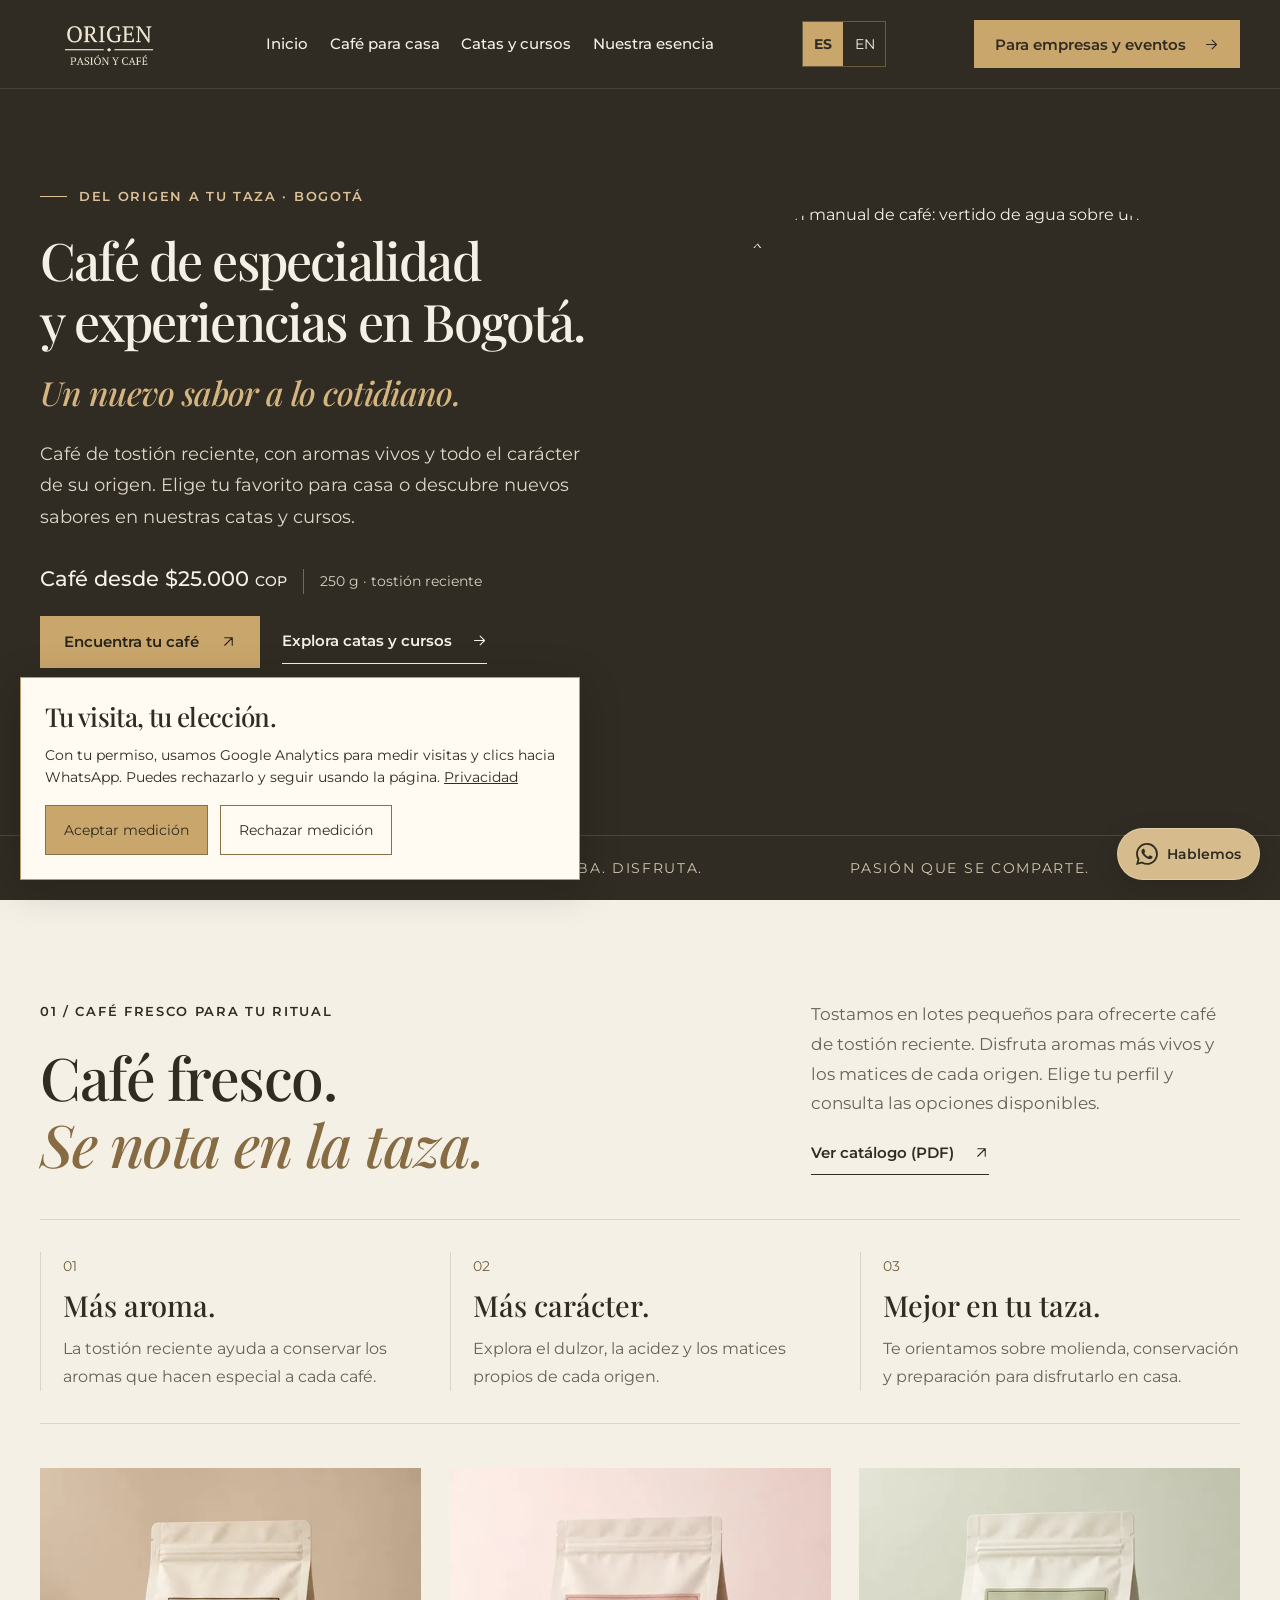
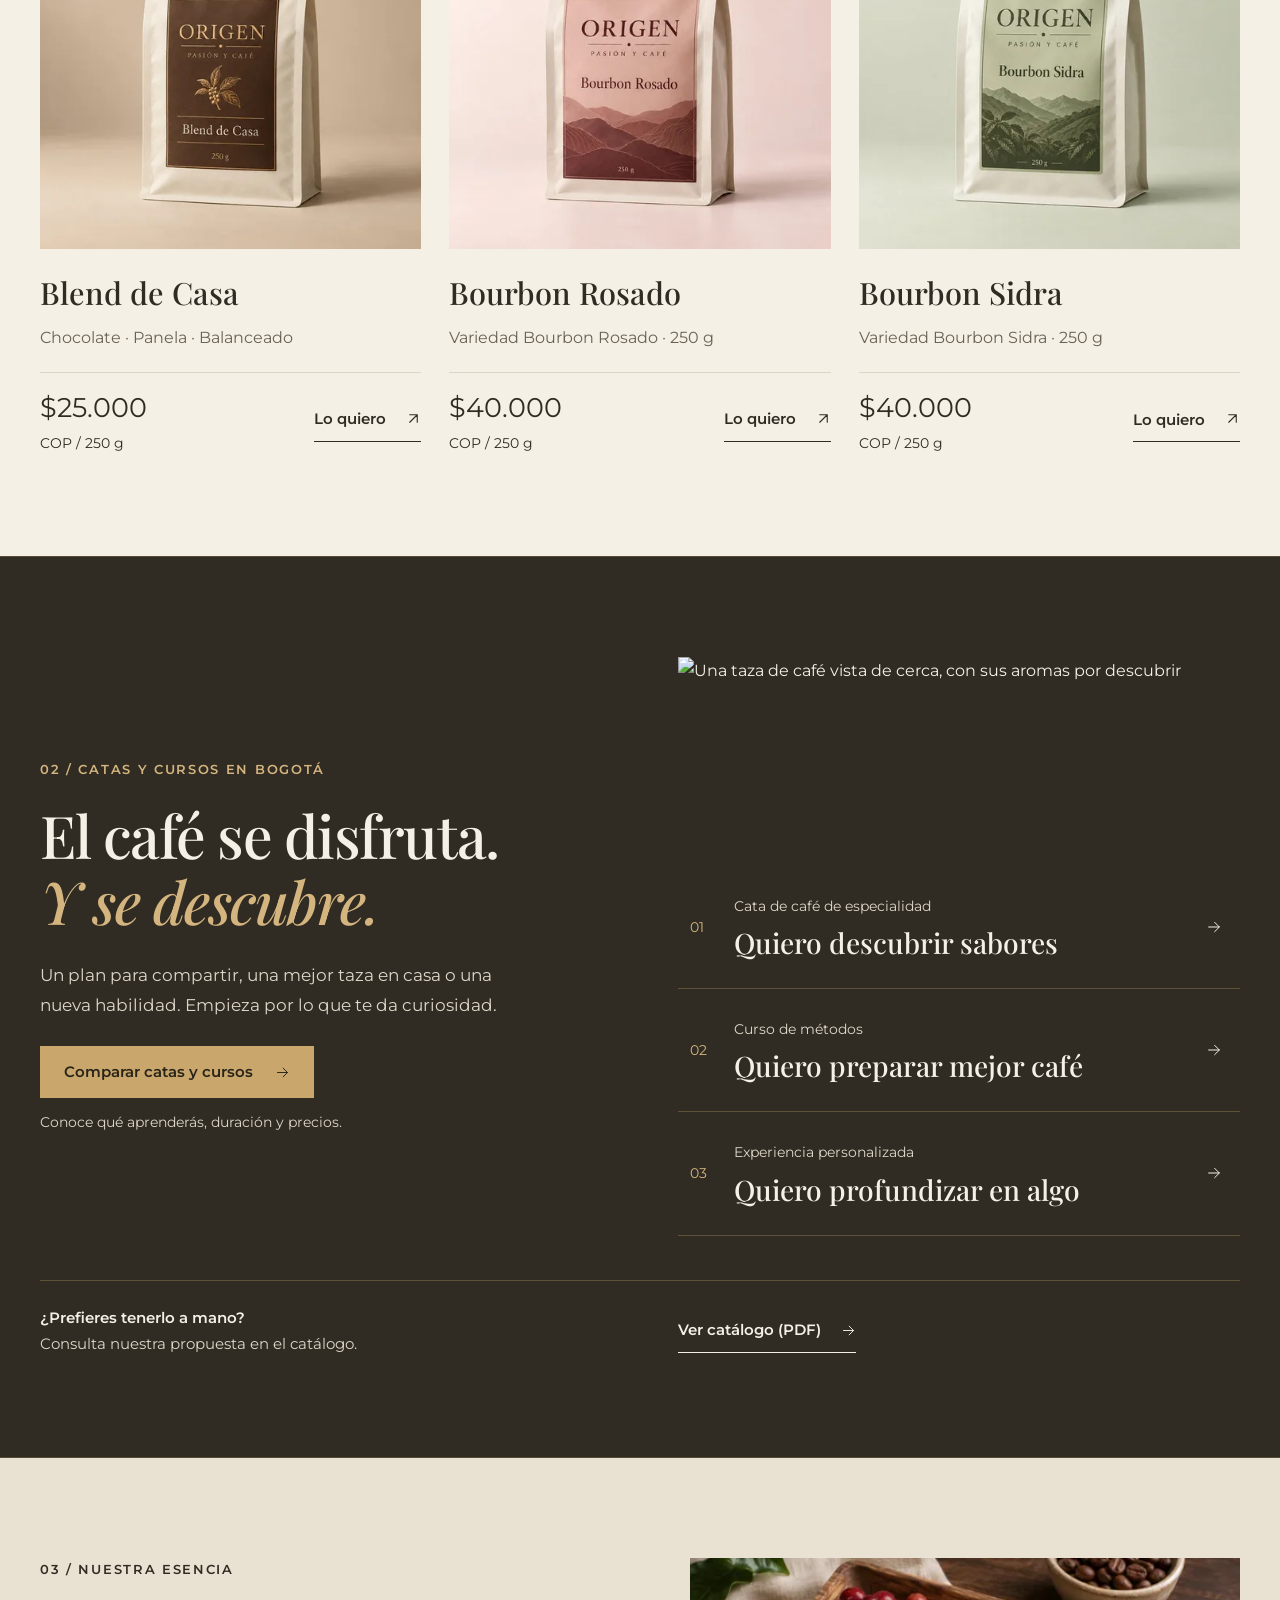
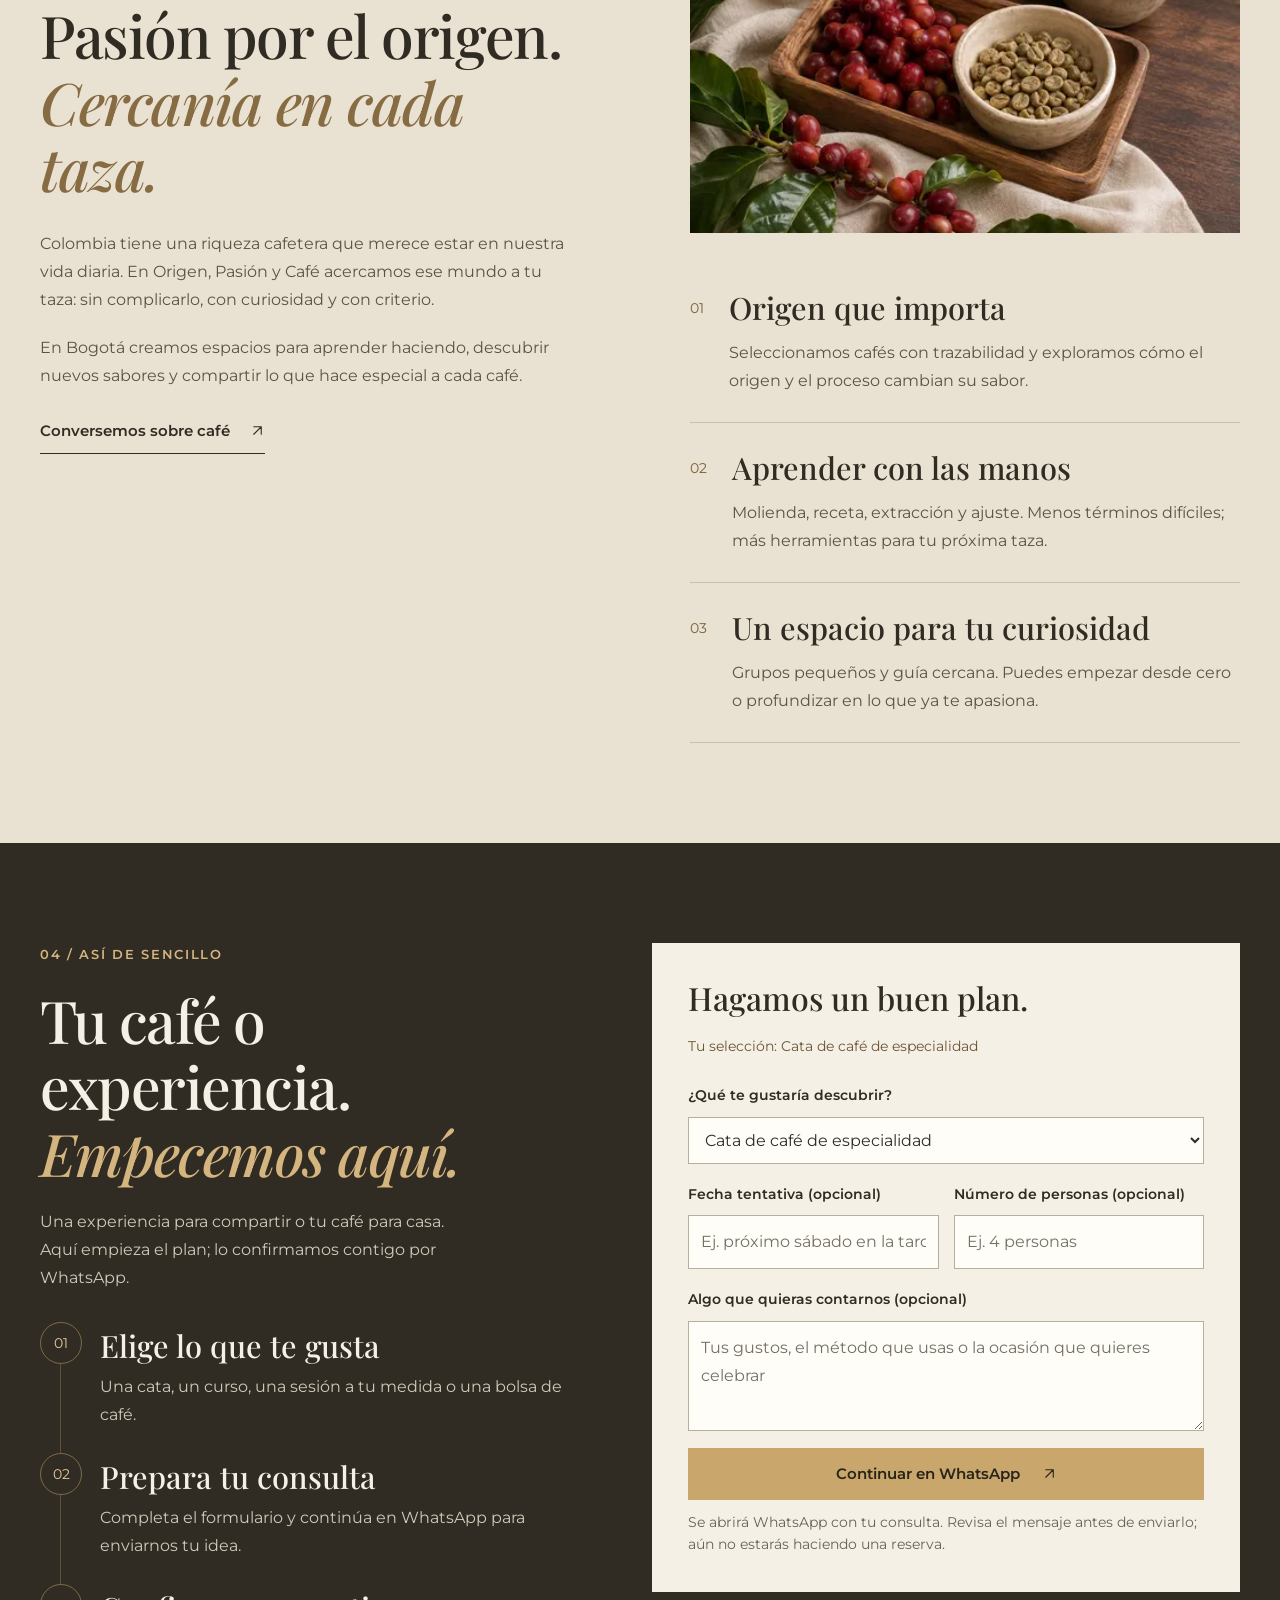
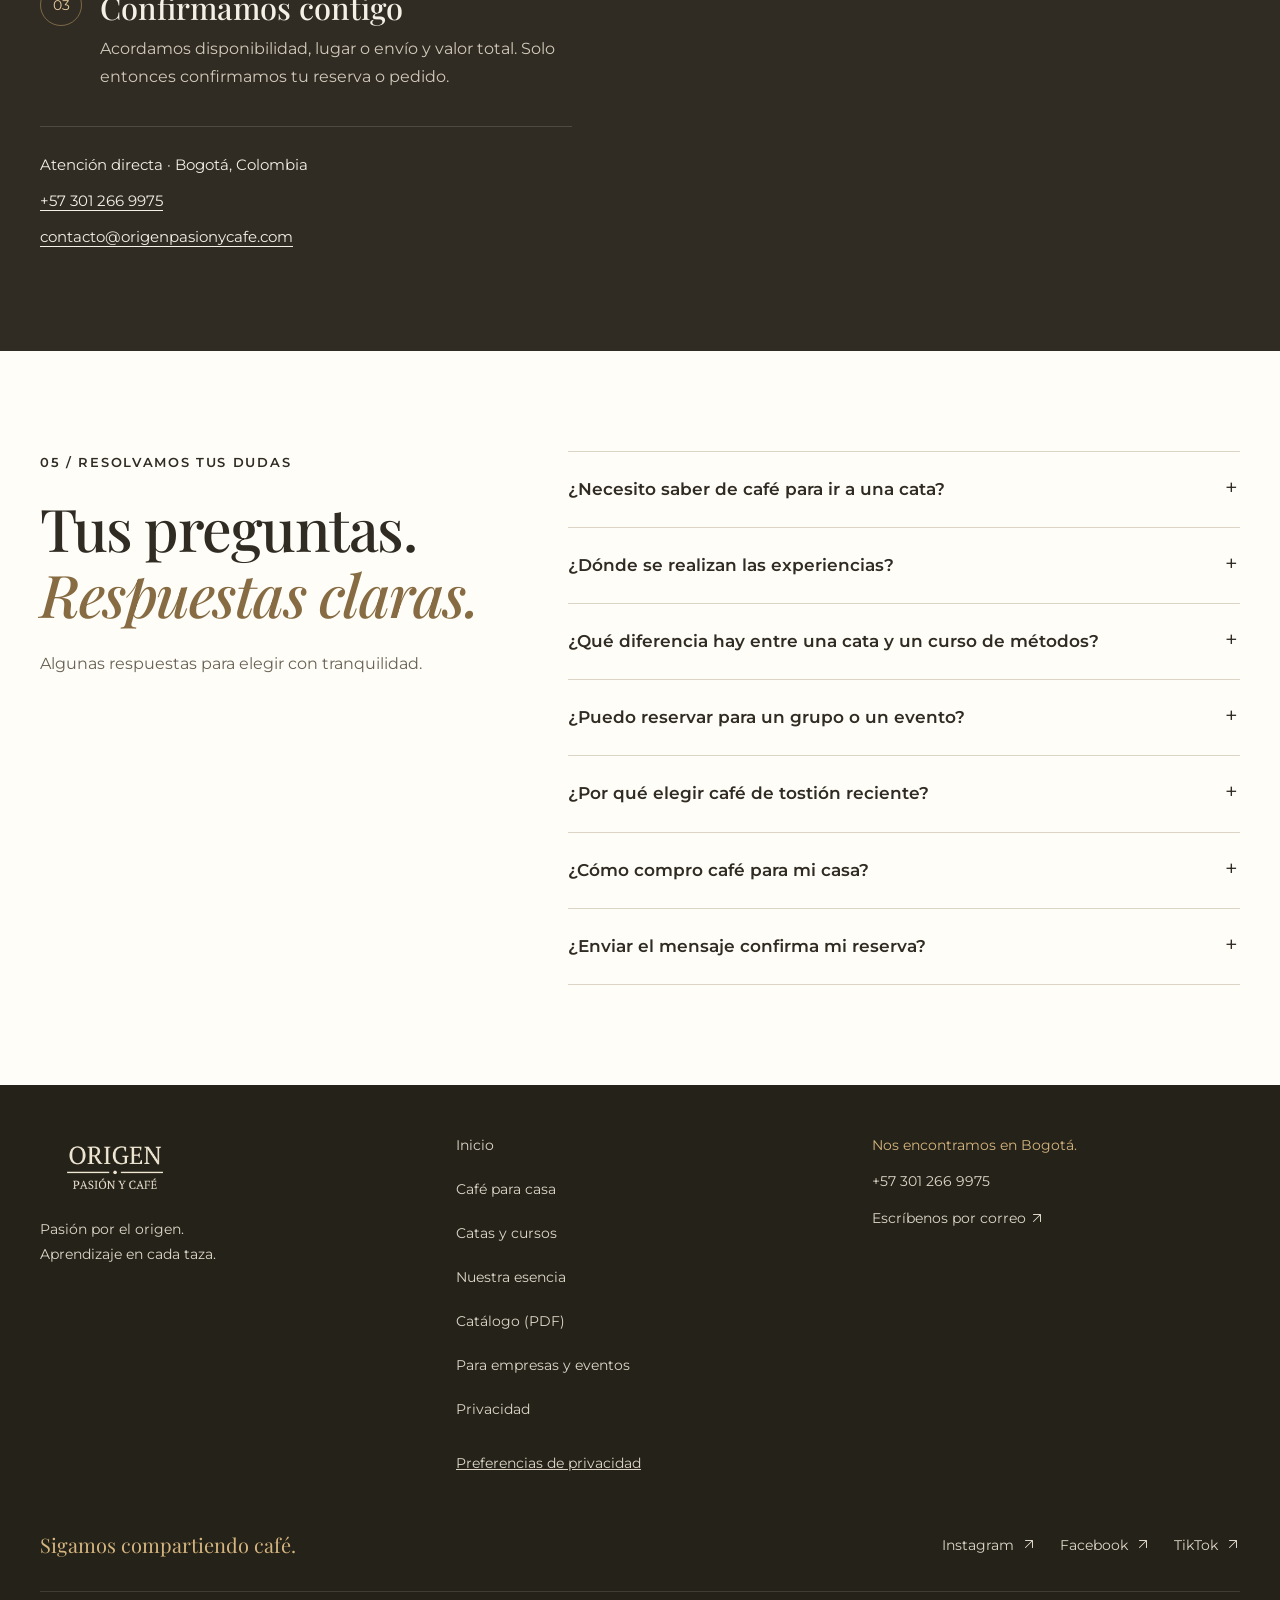
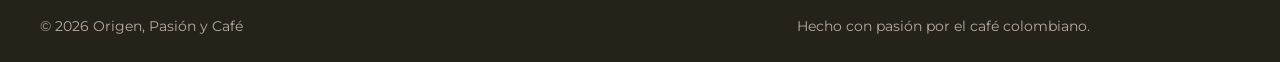
==== commit ac57fa5d: "Simplify-navigation-and-enrich-service-pages" ====
--- a/index.html
+++ b/index.html
@@ -31,8 +31,8 @@
   <link rel="preconnect" href="https://fonts.gstatic.com" crossorigin>
   <link rel="preconnect" href="https://images.unsplash.com">
   <link href="https://fonts.googleapis.com/css2?family=Playfair+Display:ital,wght@0,500;0,600;0,700;1,500&amp;family=Montserrat:wght@400;500;600;700&amp;display=swap" rel="stylesheet">
-  <link rel="stylesheet" href="/styles.css?v=20261102-11">
-  <script src="/script.js?v=20261102-1" defer></script>
+  <link rel="stylesheet" href="/styles.css?v=20261102-12">
+  <script src="/script.js?v=20261102-2" defer></script>
   <script type="application/ld+json">
 {
   "@context": "https://schema.org",
@@ -247,11 +247,7 @@
       </a>
       <nav class="nav" aria-label="Navegación principal">
         <button class="nav-toggle" type="button" aria-label="Abrir menú" aria-expanded="false" aria-controls="nav-list" hidden><span></span><span></span></button>
-        <ul class="nav-list" id="nav-list">
-          <li><a href="#tienda">Café para casa</a></li>
-          <li><a href="/experiencias-de-cafe/">Catas y cursos</a></li>
-          <li><a href="#nosotros">Nuestra esencia</a></li>
-        </ul>
+        <ul class="nav-list" id="nav-list"><li><a href="/" aria-current="page">Inicio</a></li><li><a href="/#tienda">Café para casa</a></li><li><a href="/experiencias-de-cafe/">Catas y cursos</a></li><li><a href="/#nosotros">Nuestra esencia</a></li></ul>
       </nav>
       <nav class="language-switch" aria-label="Idioma"><a href="/" lang="es" hreflang="es" aria-current="page" aria-label="Español">ES</a><a href="/en/" lang="en" hreflang="en" aria-label="English">EN</a></nav>
       <a class="site-gateway" href="/empresas/" aria-label="Ir al sitio para empresas y eventos"><span>Para empresas y eventos</span><svg class="icon-arrow" viewBox="0 0 24 24" width="18" height="18" fill="none" stroke="currentColor" stroke-width="1.75" stroke-linecap="round" stroke-linejoin="round" aria-hidden="true"><path d="M4 12h16m-7-7 7 7-7 7"/></svg></a>
@@ -310,7 +306,7 @@
         <a class="btn btn-primary" href="/experiencias-de-cafe/">Comparar catas y cursos <svg class="icon-arrow" viewBox="0 0 24 24" width="20" height="20" fill="none" stroke="currentColor" stroke-width="1.5" stroke-linecap="round" stroke-linejoin="round" aria-hidden="true"><path d="M4 12h16m-7-7 7 7-7 7"/></svg></a>
         <p class="gateway-caption">Conoce qué aprenderás, duración y precios.</p>
       </div>
-      <div class="experience-paths">
+      <div class="experience-paths"><figure class="gateway-photo"><img src="https://images.unsplash.com/photo-1514432324607-a09d9b4aefdd?auto=format&amp;fit=crop&amp;w=800&amp;q=75" width="800" height="533" loading="lazy" decoding="async" alt="Una taza de café vista de cerca, con sus aromas por descubrir"></figure>
         <article id="cata"><a href="/experiencias-de-cafe/#cata" class="experience-path"><span class="path-number" aria-hidden="true">01</span><div><p>Cata de café de especialidad</p><h3>Quiero descubrir sabores</h3></div><svg class="icon-arrow" viewBox="0 0 24 24" width="20" height="20" fill="none" stroke="currentColor" stroke-width="1.5" stroke-linecap="round" stroke-linejoin="round" aria-hidden="true"><path d="M4 12h16m-7-7 7 7-7 7"/></svg></a></article>
 <article id="curso-metodos"><a href="/experiencias-de-cafe/#curso-metodos" class="experience-path"><span class="path-number" aria-hidden="true">02</span><div><p>Curso de métodos</p><h3>Quiero preparar mejor café</h3></div><svg class="icon-arrow" viewBox="0 0 24 24" width="20" height="20" fill="none" stroke="currentColor" stroke-width="1.5" stroke-linecap="round" stroke-linejoin="round" aria-hidden="true"><path d="M4 12h16m-7-7 7 7-7 7"/></svg></a></article>
 <article id="experiencia-personalizada"><a href="/experiencias-de-cafe/#experiencia-personalizada" class="experience-path"><span class="path-number" aria-hidden="true">03</span><div><p>Experiencia personalizada</p><h3>Quiero profundizar en algo</h3></div><svg class="icon-arrow" viewBox="0 0 24 24" width="20" height="20" fill="none" stroke="currentColor" stroke-width="1.5" stroke-linecap="round" stroke-linejoin="round" aria-hidden="true"><path d="M4 12h16m-7-7 7 7-7 7"/></svg></a></article>
@@ -323,7 +319,7 @@
     <section id="nosotros" class="section story" aria-labelledby="story-title">
       <div class="container story-grid">
         <div class="story-intro"><p class="eyebrow">03 / Nuestra esencia</p><h2 id="story-title">Pasión por el origen.<br><em>Cercanía en cada taza.</em></h2><p>Colombia tiene una riqueza cafetera que merece estar en nuestra vida diaria. En Origen, Pasión y Café acercamos ese mundo a tu taza: sin complicarlo, con curiosidad y con criterio.</p><p>En Bogotá creamos espacios para aprender haciendo, descubrir nuevos sabores y compartir lo que hace especial a cada café.</p><a class="text-link" href="#reservar">Conversemos sobre café <span aria-hidden="true"><svg class="icon-arrow" viewBox="0 0 24 24" width="16" height="16" fill="none" stroke="currentColor" stroke-width="1.75" stroke-linecap="round" stroke-linejoin="round" aria-hidden="true" focusable="false"><path d="M6 18 18 6M6 6h12v12"/></svg></span></a></div>
-        <div class="principles">
+        <div class="principles"><figure class="story-photo"><img src="/img/origen-editorial-960.webp" srcset="/img/origen-editorial-480.webp 480w, /img/origen-editorial-960.webp 960w" sizes="(max-width: 760px) calc(100vw - 40px), (min-width: 1440px) 440px, 36vw" width="960" height="640" loading="lazy" decoding="async" alt="Composición de cerezas de café, granos verdes y granos tostados"></figure>
           <article><span>01</span><div><h3>Origen que importa</h3><p>Seleccionamos cafés con trazabilidad y exploramos cómo el origen y el proceso cambian su sabor.</p></div></article>
           <article><span>02</span><div><h3>Aprender con las manos</h3><p>Molienda, receta, extracción y ajuste. Menos términos difíciles; más herramientas para tu próxima taza.</p></div></article>
           <article><span>03</span><div><h3>Un espacio para tu curiosidad</h3><p>Grupos pequeños y guía cercana. Puedes empezar desde cero o profundizar en lo que ya te apasiona.</p></div></article>
@@ -373,7 +369,7 @@
     </div></section>
   </main>
   <footer class="site-footer">
-    <div class="container footer-main"><div><a href="#top" aria-label="Origen, Pasión y Café — Volver al inicio"><img src="/img/logo-web.webp" width="480" height="212" loading="lazy" alt="Origen, Pasión y Café" class="footer-logo"></a><p>Pasión por el origen.<br>Aprendizaje en cada taza.</p></div><nav aria-label="Navegación al pie"><a href="/privacidad/">Privacidad</a><button class="privacy-settings" type="button" data-privacy-settings>Preferencias de privacidad</button><a href="/cafe-para-eventos/">Café para eventos</a><a href="/experiencias-de-cafe/">Experiencias de café</a><a href="#experiencias">Catas y cursos</a><a href="#tienda">Café para casa</a><a href="#nosotros">Nuestra esencia</a><a href="#preguntas">Preguntas frecuentes</a><a href="/empresas/">Para empresas y eventos</a><a href="/catalogo.pdf" type="application/pdf" target="_blank" rel="noopener noreferrer" aria-label="Ver catálogo en PDF (se abre en otra pestaña)">Catálogo (PDF)</a></nav><div class="footer-contact"><span>Nos encontramos en Bogotá.</span><a href="tel:+573012669975">+57 301 266 9975</a><a href="mailto:contacto@origenpasionycafe.com">Escríbenos por correo <span aria-hidden="true"><svg class="icon-arrow" viewBox="0 0 24 24" width="16" height="16" fill="none" stroke="currentColor" stroke-width="1.75" stroke-linecap="round" stroke-linejoin="round" aria-hidden="true" focusable="false"><path d="M6 18 18 6M6 6h12v12"/></svg></span></a></div></div>
+    <div class="container footer-main"><div><a href="#top" aria-label="Origen, Pasión y Café — Volver al inicio"><img src="/img/logo-web.webp" width="480" height="212" loading="lazy" alt="Origen, Pasión y Café" class="footer-logo"></a><p>Pasión por el origen.<br>Aprendizaje en cada taza.</p></div><nav aria-label="Navegación al pie"><a href="/" aria-current="page">Inicio</a><a href="/#tienda">Café para casa</a><a href="/experiencias-de-cafe/">Catas y cursos</a><a href="/#nosotros">Nuestra esencia</a><a href="/catalogo.pdf" type="application/pdf" target="_blank" rel="noopener noreferrer" aria-label="Ver catálogo en PDF (se abre en otra pestaña)">Catálogo (PDF)</a><a href="/empresas/">Para empresas y eventos</a><a href="/privacidad/">Privacidad</a><button class="privacy-settings" type="button" data-privacy-settings>Preferencias de privacidad</button></nav><div class="footer-contact"><span>Nos encontramos en Bogotá.</span><a href="tel:+573012669975">+57 301 266 9975</a><a href="mailto:contacto@origenpasionycafe.com">Escríbenos por correo <span aria-hidden="true"><svg class="icon-arrow" viewBox="0 0 24 24" width="16" height="16" fill="none" stroke="currentColor" stroke-width="1.75" stroke-linecap="round" stroke-linejoin="round" aria-hidden="true" focusable="false"><path d="M6 18 18 6M6 6h12v12"/></svg></span></a></div></div>
     <div class="container footer-social">
       <p>Sigamos compartiendo café.</p>
       <nav aria-label="Redes sociales">
--- a/styles.css
+++ b/styles.css
@@ -634,25 +634,38 @@
 .experience-intro-copy > p { max-width: 48ch; margin: 0 0 16px; font-size: 17px; line-height: 1.7; }
 .experience-intro-copy .experience-welcome { color: var(--muted); font-size: 14px; }
 .event-guide-intro .hero-actions { margin-bottom: 0; }
-.event-guide-caption { border-top: 1px solid var(--line); padding-top: 22px; margin: 32px 0 0; color: var(--muted); font-size: 15px; }
+.event-guide-caption { margin: 18px 0 0; color: var(--muted); font-size: 15px; }
 .experience-jump { display: flex; flex-wrap: wrap; gap: 8px 20px; }
 .experience-jump a { display: inline-flex; align-items: center; min-height: 44px; border-bottom: 1px solid #9b7b49; font-size: 15px; font-weight: 600; }
 .experience-jump a:hover { color: #765b33; }
-.experience-gateway { background: #eae2d3; }
+.experience-gateway { background: var(--ink); color: var(--cream); border-block: 1px solid #c9a66b40; }
 .experience-gateway-grid { display: grid; grid-template-columns: 1fr 1fr; gap: clamp(36px, 6vw, 90px); align-items: center; }
-.experience-gateway-copy > p:not(.eyebrow) { max-width: 43ch; margin: 26px 0; color: #5b5446; font-size: 17px; }
+.experience-gateway-copy > p:not(.eyebrow) { max-width: 43ch; margin: 26px 0; color: #ded7c9; font-size: 17px; }
 .experience-gateway-copy > p.gateway-caption { font-size: 14px; margin: 12px 0 0; }
-.experience-gateway h2 em { color: #876c43; }
-.experience-paths { border-top: 1px solid #bfb19a; }
+.experience-gateway h2 em, .experience-gateway .eyebrow, .experience-gateway .path-number { color: #d5b57f; }
+.experience-paths { border-top: 0; }
 .experience-path { display: grid; grid-template-columns: 26px minmax(0, 1fr) 22px; align-items: center; gap: 18px; padding: 28px 12px; border-bottom: 1px solid #bfb19a; transition: background .2s; }
-.experience-path:hover { background: #fffdf870; }
+.experience-path:hover { background: #ffffff09; }
 .path-number { font-size: 14px; color: #7a6039; }
-.experience-path p { font-size: 14px; color: #696254; margin: 0 0 8px; }
+.experience-path p { font-size: 14px; color: #ded7c9; margin: 0 0 8px; }
 .experience-path h3 { font-size: clamp(24px, 2.2vw, 32px); }
 .catalog-strip { display: grid; grid-template-columns: 1fr 1fr; align-items: center; gap: 16px clamp(36px, 6vw, 90px); border-top: 1px solid #bfb19a; margin-top: 44px; padding-top: 24px; }
 .catalog-strip p { margin: 0; font-size: 15px; font-weight: 600; }
-.catalog-strip p span { display: block; font-weight: 400; color: #696254; }
+.catalog-strip p span { display: block; font-weight: 400; color: #ded7c9; }
 .catalog-strip .text-link { justify-self: start; }
+.experience-gateway .experience-path, .experience-gateway .catalog-strip { border-color: #c9a66b50; }
+.experience-gateway .text-link:hover { color: #e5c99a; }
+.gateway-photo { margin: 0 0 4px; }
+.gateway-photo img { width: 100%; height: clamp(170px, 16vw, 240px); object-fit: cover; object-position: center 46%; }
+.story-photo { margin: 0 0 30px; }
+.story-photo img { width: 100%; height: auto; aspect-ratio: 2 / 1; object-fit: cover; }
+.story-grid { align-items: start; }
+.page-steps { display: flex; flex-wrap: wrap; align-items: center; gap: 8px 24px; border-block: 1px solid var(--line); margin-top: 28px; padding-block: 10px; }
+.page-steps > span { font-size: 13px; color: var(--muted); }
+.page-steps a { display: inline-flex; align-items: center; min-height: 44px; font-size: 14px; font-weight: 600; text-decoration: underline; text-underline-offset: 5px; }
+.page-steps a:hover, .compare-return:hover { color: #876c43; }
+.nav-list a[aria-current] { color: #e5c99a; text-decoration: underline; text-underline-offset: 7px; text-decoration-thickness: 1px; }
+.nav-list { gap: clamp(16px, 1.7vw, 28px); }
 .experience-selector { display: grid; grid-template-columns: repeat(3, minmax(0, 1fr)); gap: 18px; margin-top: 32px; }
 .experience-selector > a { display: flex; flex-direction: column; min-width: 0; padding: 24px; background: var(--paper); border: 1px solid #cfc2ad; transition: border-color .2s, background .2s; }
 .experience-selector > a:hover { background: #f4e8d4; border-color: #8c6d3d; }
@@ -664,9 +677,13 @@
 .selector-price b { font-size: 20px; font-weight: 500; }
 .selector-link { display: block; border-top: 1px solid var(--line); margin-top: 18px; padding-top: 14px; font-size: 14px; font-weight: 600; }
 .experience-details { background: var(--paper); }
-.experience-detail { display: grid; grid-template-columns: .95fr 1.05fr; gap: clamp(36px, 7vw, 100px); padding-block: clamp(48px, 6vw, 80px); border-bottom: 1px solid var(--line); scroll-margin-top: 22px; }
+.experience-detail { display: grid; grid-template-columns: .85fr 1fr 1.1fr; grid-template-areas: 'photo heading content'; gap: clamp(24px, 2.8vw, 44px); align-items: start; padding-block: clamp(48px, 6vw, 80px); border-bottom: 1px solid var(--line); scroll-margin-top: 12px; }
+.experience-detail-heading { grid-area: heading; }
+.experience-detail-content { grid-area: content; }
+.experience-detail-photo { grid-area: photo; margin: 0; }
+.experience-detail-photo img { width: 100%; height: auto; aspect-ratio: 3 / 4; object-fit: cover; }
 .experience-detail:last-child { border-bottom: 0; }
-.experience-detail h2 { font-size: clamp(36px, 3.5vw, 52px); max-width: 16ch; text-wrap: balance; }
+.experience-detail h2 { font-size: clamp(32px, 2.8vw, 44px); max-width: 16ch; text-wrap: balance; }
 .experience-fit { margin: 24px 0; font-size: 17px; color: var(--muted); max-width: 46ch; }
 .detail-outcome { border-left: 2px solid #bb955a; padding-left: 22px; }
 .detail-outcome h3 { font-family: var(--sans); font-size: 15px; font-weight: 600; margin-bottom: 8px; }
@@ -687,6 +704,14 @@
 .detail-booking strong { font-size: 19px; font-weight: 500; }
 .detail-booking span { color: var(--muted); margin-top: 4px; }
 .detail-booking .btn { font-size: 14px; padding-inline: 18px; }
+.compare-return { display: inline-flex; min-height: 44px; align-items: center; margin-top: 14px; font-size: 14px; color: var(--muted); text-decoration: underline; text-underline-offset: 4px; }
+.event-service-visual { display: grid; grid-template-columns: 1fr 1fr; gap: 40px; align-items: start; }
+.event-service-photo { margin: 0; }
+.event-service-photo img { width: 100%; height: auto; aspect-ratio: 4 / 5; object-fit: cover; }
+.event-service-visual .service-panels { grid-template-columns: 1fr; gap: 0; border-top: 1px solid var(--line); }
+.event-service-visual .service-panels article { padding: 24px 0; border: 0; border-bottom: 1px solid var(--line); background: none; }
+.event-service-visual .service-panels .eyebrow { display: none; }
+.event-service-visual .service-panels h3 { margin-bottom: 12px; }
 .experience-faq { background: #eae2d3; }
 .experience-service .reserve-section { min-height: 0; }
 @media (min-width: 1440px) {
@@ -696,7 +721,9 @@
   .experience-gateway-grid { gap: 36px; }
   .experience-selector { gap: 12px; }
   .experience-selector > a { padding: 20px; }
-  .experience-detail { gap: 36px; }
+  .experience-detail { grid-template-columns: 1fr 1fr; grid-template-areas: 'heading photo' 'content content'; gap: 32px; }
+  .experience-detail-photo img { aspect-ratio: 1; }
+  .event-service-visual { gap: 28px; }
 }
 @media (max-width: 760px) {
   .experience-intro { padding-block: 20px 28px; }
@@ -717,9 +744,15 @@
   .selector-top { margin-bottom: 10px; }
   .selector-purpose { margin: 12px 0; }
   .experience-detail { padding-block: 44px; gap: 30px; }
+  .experience-detail { grid-template-areas: 'heading' 'photo' 'content'; }
+  .experience-detail-photo img { aspect-ratio: 3 / 2; }
   .experience-detail h2 { font-size: clamp(34px, 9vw, 44px); }
   .experience-fit { font-size: 16px; }
   .detail-booking { align-items: stretch; flex-direction: column; }
+  .event-service-visual { grid-template-columns: 1fr; }
+  .event-service-photo img { aspect-ratio: 3 / 2; }
+  .page-steps { gap: 4px 18px; }
+  .page-steps > span { width: 100%; }
 }
 @media (min-width: 1440px) { .service-hero-grid { width: min(1640px,88%); } .service-hero h1 { font-size: clamp(64px,4.2vw,80px); } }
 @media (max-width: 1050px) { .service-panels { gap: 16px; } .service-panels article { padding: 24px; } }
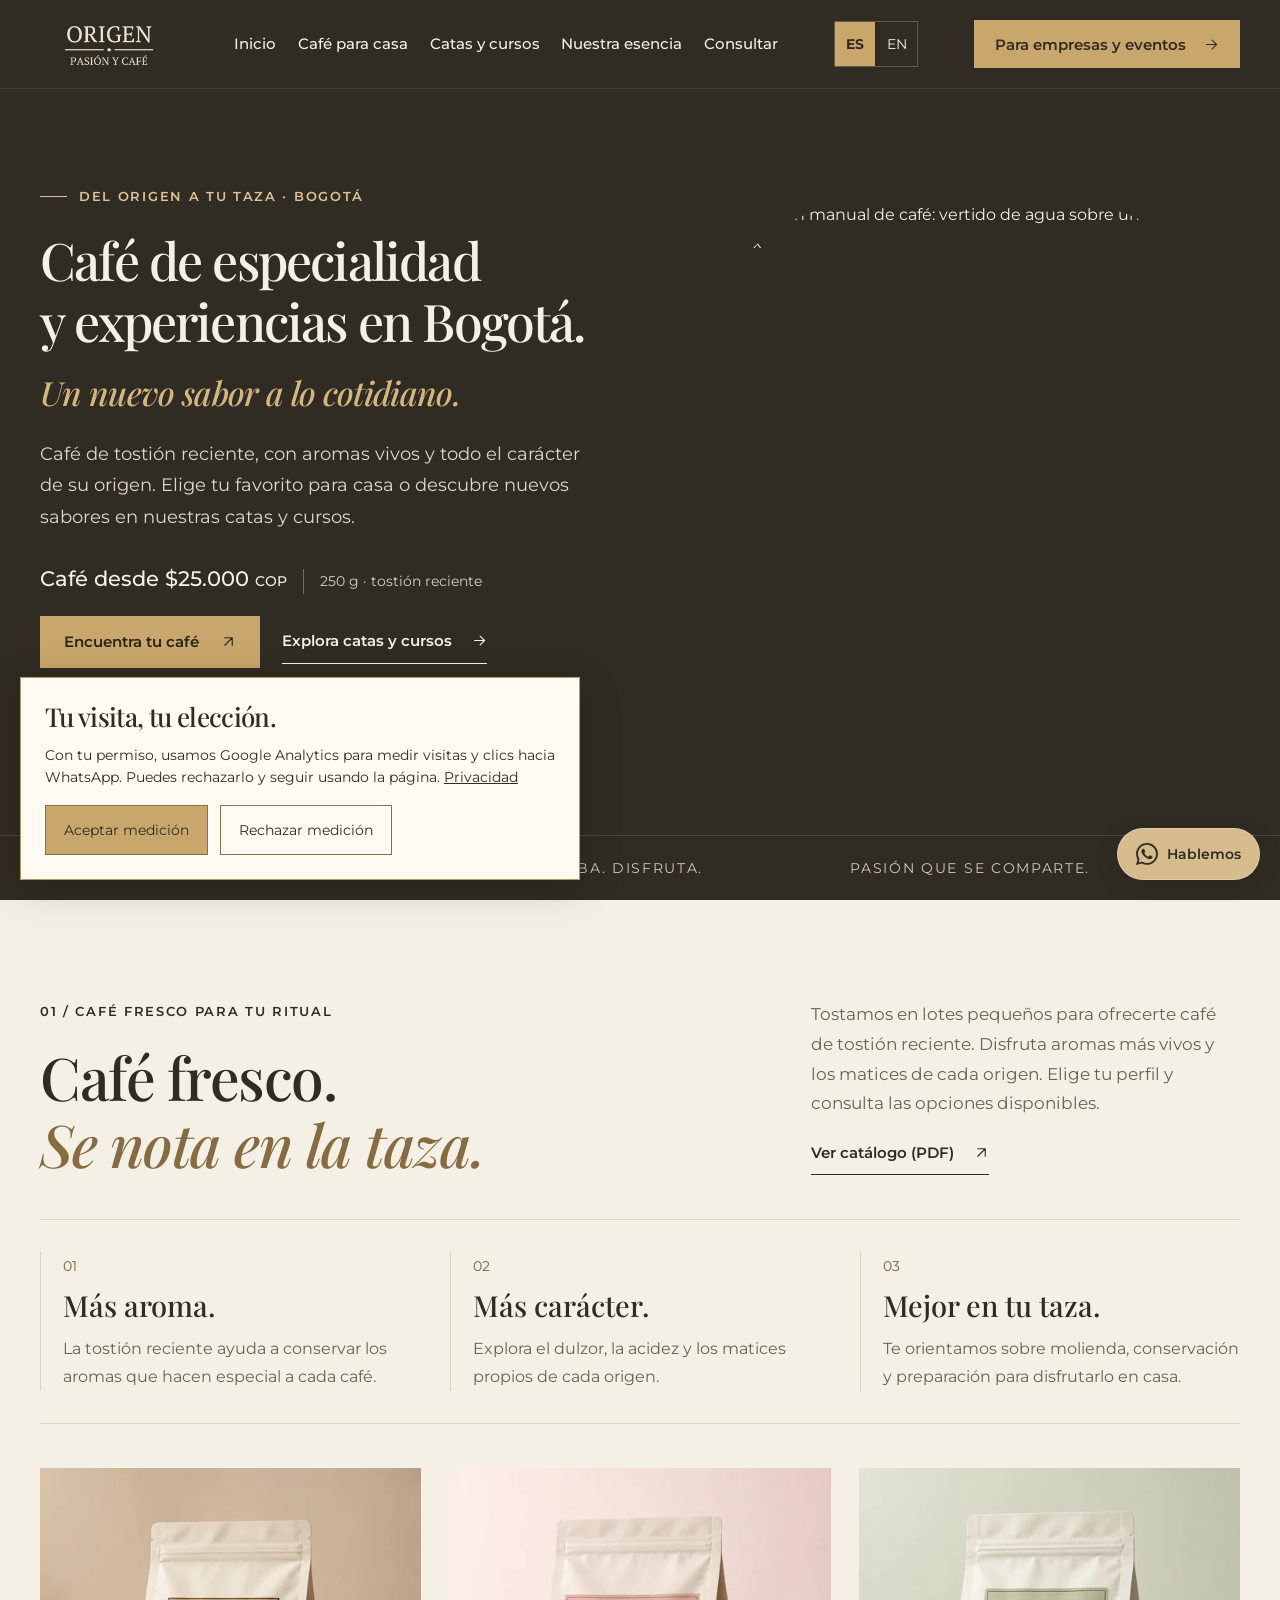
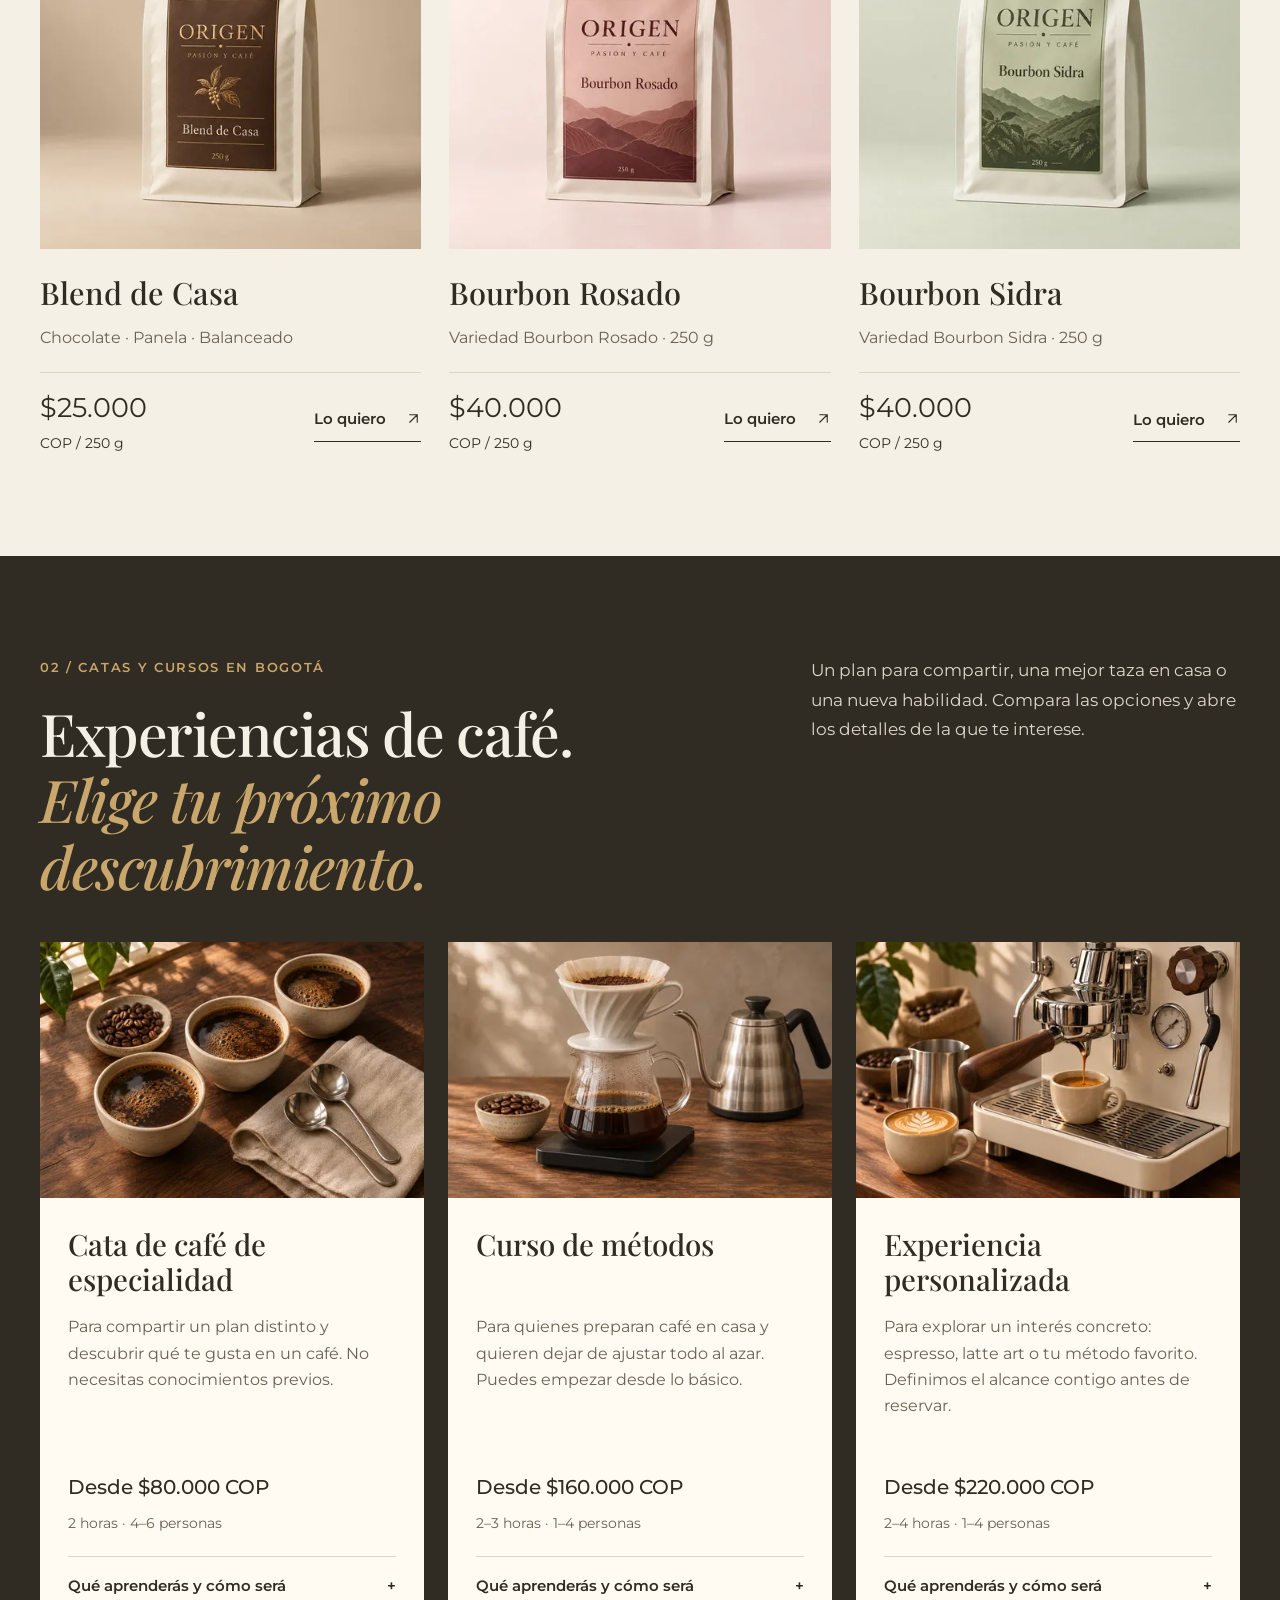
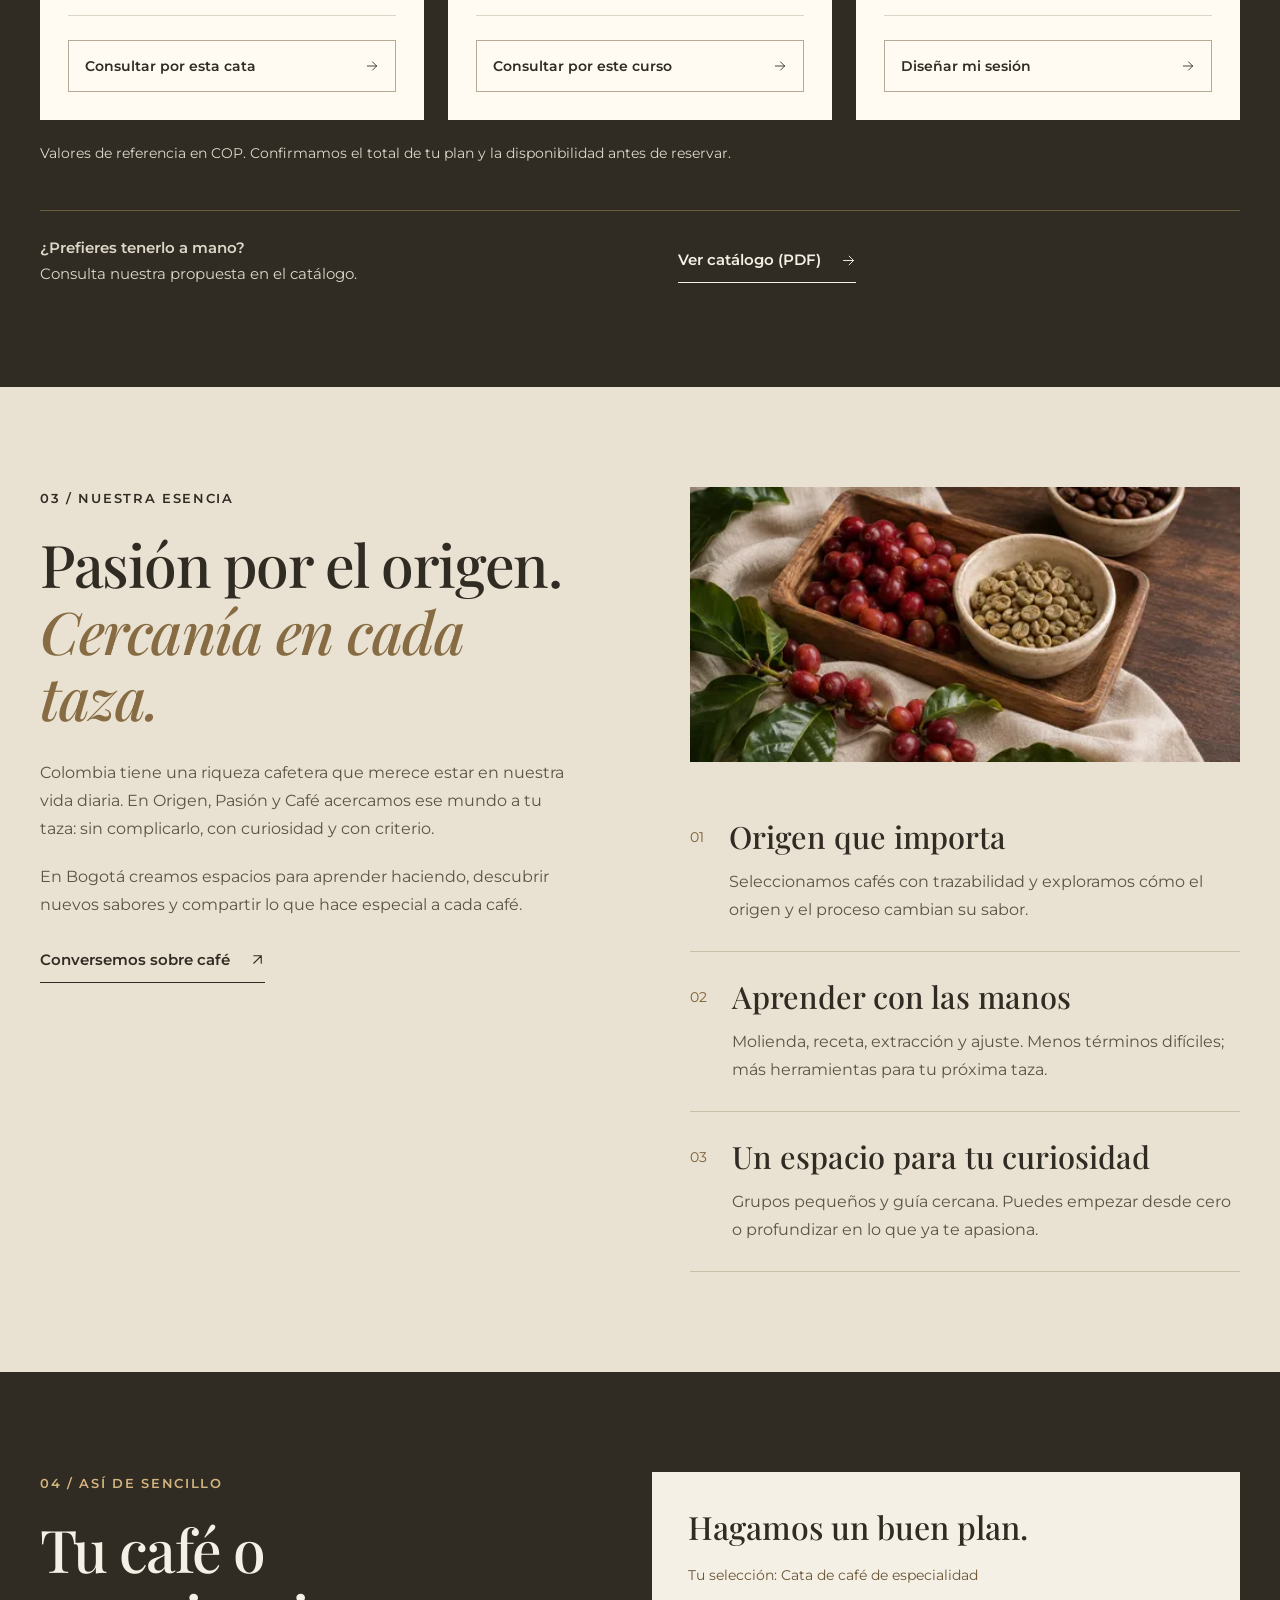
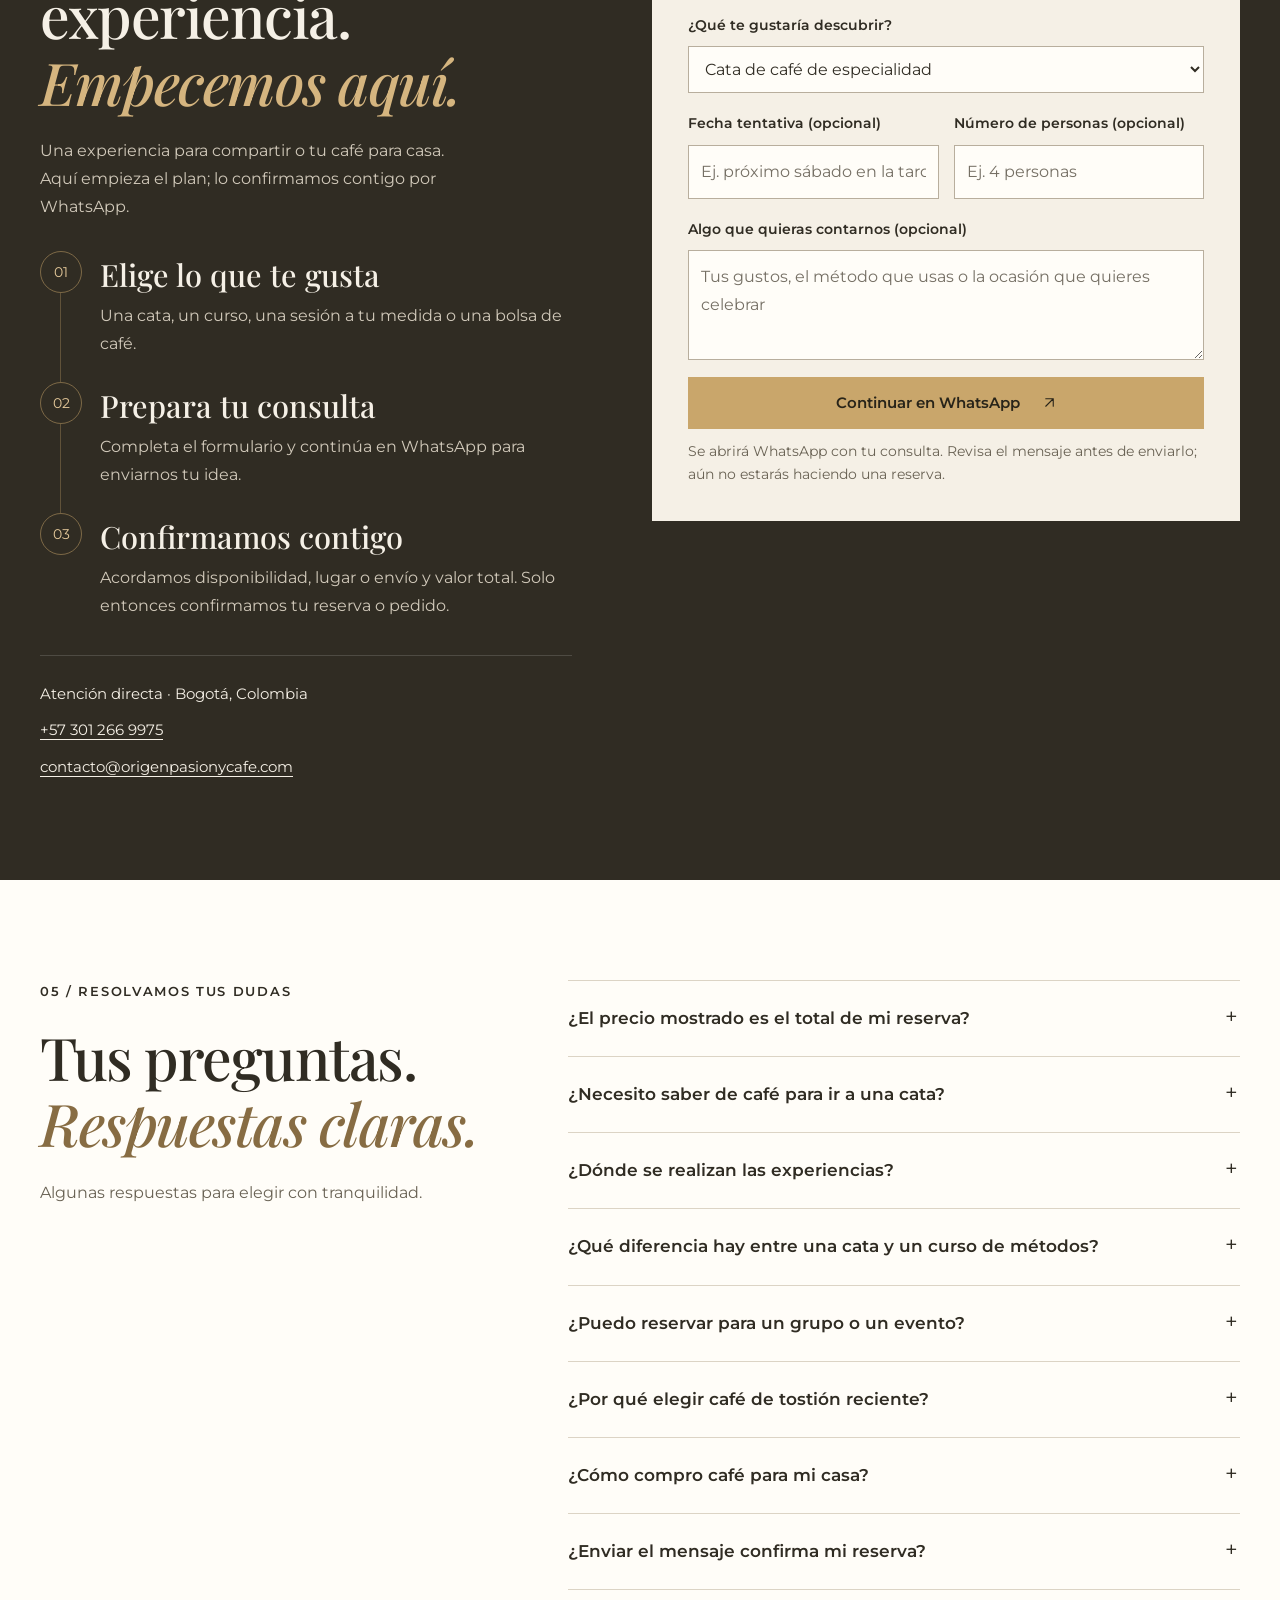
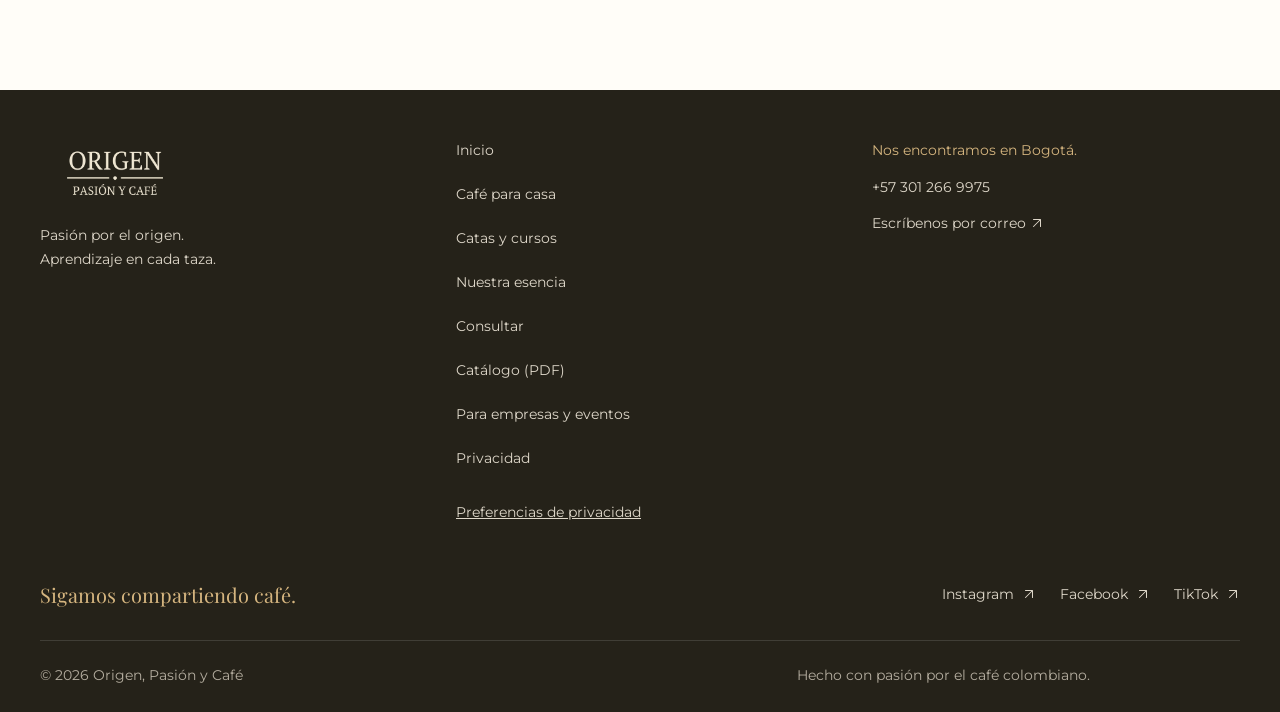
==== commit 09f7bdf1: "Consolidate-site-into-two-audience-pages" ====
--- a/index.html
+++ b/index.html
@@ -31,8 +31,8 @@
   <link rel="preconnect" href="https://fonts.gstatic.com" crossorigin>
   <link rel="preconnect" href="https://images.unsplash.com">
   <link href="https://fonts.googleapis.com/css2?family=Playfair+Display:ital,wght@0,500;0,600;0,700;1,500&amp;family=Montserrat:wght@400;500;600;700&amp;display=swap" rel="stylesheet">
-  <link rel="stylesheet" href="/styles.css?v=20261102-12">
-  <script src="/script.js?v=20261102-2" defer></script>
+  <link rel="stylesheet" href="/styles.css?v=20261102-13">
+  <script src="/script.js?v=20261102-3" defer></script>
   <script type="application/ld+json">
 {
   "@context": "https://schema.org",
@@ -83,13 +83,13 @@
           "@id": "https://origenpasionycafe.com/#organization"
         },
         {
-          "@id": "https://origenpasionycafe.com/experiencias-de-cafe/#cata"
+          "@id": "https://origenpasionycafe.com/#cata"
         },
         {
-          "@id": "https://origenpasionycafe.com/experiencias-de-cafe/#curso-metodos"
+          "@id": "https://origenpasionycafe.com/#curso-metodos"
         },
         {
-          "@id": "https://origenpasionycafe.com/experiencias-de-cafe/#experiencia-personalizada"
+          "@id": "https://origenpasionycafe.com/#experiencia-personalizada"
         }
       ],
       "mainEntity": {
@@ -190,8 +190,8 @@
     },
     {
       "@type": "Service",
-      "@id": "https://origenpasionycafe.com/experiencias-de-cafe/#cata",
-      "url": "https://origenpasionycafe.com/experiencias-de-cafe/#cata",
+      "@id": "https://origenpasionycafe.com/#cata",
+      "url": "https://origenpasionycafe.com/#cata",
       "name": "Cata de café de especialidad",
       "description": "2 horas, para 4–6 personas. Desde $80.000 COP.",
       "provider": {
@@ -204,8 +204,8 @@
     },
     {
       "@type": "Service",
-      "@id": "https://origenpasionycafe.com/experiencias-de-cafe/#curso-metodos",
-      "url": "https://origenpasionycafe.com/experiencias-de-cafe/#curso-metodos",
+      "@id": "https://origenpasionycafe.com/#curso-metodos",
+      "url": "https://origenpasionycafe.com/#curso-metodos",
       "name": "Curso de métodos",
       "description": "2–3 horas, para 1–4 personas. Desde $160.000 COP.",
       "provider": {
@@ -218,8 +218,8 @@
     },
     {
       "@type": "Service",
-      "@id": "https://origenpasionycafe.com/experiencias-de-cafe/#experiencia-personalizada",
-      "url": "https://origenpasionycafe.com/experiencias-de-cafe/#experiencia-personalizada",
+      "@id": "https://origenpasionycafe.com/#experiencia-personalizada",
+      "url": "https://origenpasionycafe.com/#experiencia-personalizada",
       "name": "Experiencia personalizada",
       "description": "2–4 horas, para 1–4 personas. Desde $220.000 COP.",
       "provider": {
@@ -247,7 +247,7 @@
       </a>
       <nav class="nav" aria-label="Navegación principal">
         <button class="nav-toggle" type="button" aria-label="Abrir menú" aria-expanded="false" aria-controls="nav-list" hidden><span></span><span></span></button>
-        <ul class="nav-list" id="nav-list"><li><a href="/" aria-current="page">Inicio</a></li><li><a href="/#tienda">Café para casa</a></li><li><a href="/experiencias-de-cafe/">Catas y cursos</a></li><li><a href="/#nosotros">Nuestra esencia</a></li></ul>
+        <ul class="nav-list" id="nav-list"><li><a href="/#top">Inicio</a></li><li><a href="/#tienda">Café para casa</a></li><li><a href="/#experiencias">Catas y cursos</a></li><li><a href="/#nosotros">Nuestra esencia</a></li><li><a href="/#reservar">Consultar</a></li></ul>
       </nav>
       <nav class="language-switch" aria-label="Idioma"><a href="/" lang="es" hreflang="es" aria-current="page" aria-label="Español">ES</a><a href="/en/" lang="en" hreflang="en" aria-label="English">EN</a></nav>
       <a class="site-gateway" href="/empresas/" aria-label="Ir al sitio para empresas y eventos"><span>Para empresas y eventos</span><svg class="icon-arrow" viewBox="0 0 24 24" width="18" height="18" fill="none" stroke="currentColor" stroke-width="1.75" stroke-linecap="round" stroke-linejoin="round" aria-hidden="true"><path d="M4 12h16m-7-7 7 7-7 7"/></svg></a>
@@ -264,7 +264,7 @@
           <p class="hero-offer"><strong>Café desde $25.000 <span>COP</span></strong> <span class="hero-offer-duration">250 g · tostión reciente</span></p>
           <div class="hero-actions">
             <a class="btn btn-primary" href="#tienda">Encuentra tu café <span aria-hidden="true"><svg class="icon-arrow" viewBox="0 0 24 24" width="16" height="16" fill="none" stroke="currentColor" stroke-width="1.75" stroke-linecap="round" stroke-linejoin="round" aria-hidden="true" focusable="false"><path d="M6 18 18 6M6 6h12v12"/></svg></span></a>
-            <a class="text-link" href="/experiencias-de-cafe/">Explora catas y cursos <span aria-hidden="true"><svg class="icon-arrow" viewBox="0 0 24 24" width="16" height="16" fill="none" stroke="currentColor" stroke-width="1.75" stroke-linecap="round" stroke-linejoin="round" aria-hidden="true" focusable="false"><path d="M4 12h16m-7-7 7 7-7 7"/></svg></span></a>
+            <a class="text-link" href="#experiencias">Explora catas y cursos <span aria-hidden="true"><svg class="icon-arrow" viewBox="0 0 24 24" width="16" height="16" fill="none" stroke="currentColor" stroke-width="1.75" stroke-linecap="round" stroke-linejoin="round" aria-hidden="true" focusable="false"><path d="M4 12h16m-7-7 7 7-7 7"/></svg></span></a>
           </div>
           <div class="hero-details"><span>Grupos pequeños</span><span>Aprendizaje práctico</span><span>Sin experiencia previa</span></div>
         </div>
@@ -296,25 +296,9 @@
       </div>
     </section>
 
-    <section id="experiencias" class="section experience-gateway" aria-labelledby="experiences-title">
-  <div class="container">
-    <div class="experience-gateway-grid">
-      <div class="experience-gateway-copy">
-        <p class="eyebrow">02 / Catas y cursos en Bogotá</p>
-        <h2 id="experiences-title">El café se disfruta.<br><em>Y se descubre.</em></h2>
-        <p>Un plan para compartir, una mejor taza en casa o una nueva habilidad. Empieza por lo que te da curiosidad.</p>
-        <a class="btn btn-primary" href="/experiencias-de-cafe/">Comparar catas y cursos <svg class="icon-arrow" viewBox="0 0 24 24" width="20" height="20" fill="none" stroke="currentColor" stroke-width="1.5" stroke-linecap="round" stroke-linejoin="round" aria-hidden="true"><path d="M4 12h16m-7-7 7 7-7 7"/></svg></a>
-        <p class="gateway-caption">Conoce qué aprenderás, duración y precios.</p>
-      </div>
-      <div class="experience-paths"><figure class="gateway-photo"><img src="https://images.unsplash.com/photo-1514432324607-a09d9b4aefdd?auto=format&amp;fit=crop&amp;w=800&amp;q=75" width="800" height="533" loading="lazy" decoding="async" alt="Una taza de café vista de cerca, con sus aromas por descubrir"></figure>
-        <article id="cata"><a href="/experiencias-de-cafe/#cata" class="experience-path"><span class="path-number" aria-hidden="true">01</span><div><p>Cata de café de especialidad</p><h3>Quiero descubrir sabores</h3></div><svg class="icon-arrow" viewBox="0 0 24 24" width="20" height="20" fill="none" stroke="currentColor" stroke-width="1.5" stroke-linecap="round" stroke-linejoin="round" aria-hidden="true"><path d="M4 12h16m-7-7 7 7-7 7"/></svg></a></article>
-<article id="curso-metodos"><a href="/experiencias-de-cafe/#curso-metodos" class="experience-path"><span class="path-number" aria-hidden="true">02</span><div><p>Curso de métodos</p><h3>Quiero preparar mejor café</h3></div><svg class="icon-arrow" viewBox="0 0 24 24" width="20" height="20" fill="none" stroke="currentColor" stroke-width="1.5" stroke-linecap="round" stroke-linejoin="round" aria-hidden="true"><path d="M4 12h16m-7-7 7 7-7 7"/></svg></a></article>
-<article id="experiencia-personalizada"><a href="/experiencias-de-cafe/#experiencia-personalizada" class="experience-path"><span class="path-number" aria-hidden="true">03</span><div><p>Experiencia personalizada</p><h3>Quiero profundizar en algo</h3></div><svg class="icon-arrow" viewBox="0 0 24 24" width="20" height="20" fill="none" stroke="currentColor" stroke-width="1.5" stroke-linecap="round" stroke-linejoin="round" aria-hidden="true"><path d="M4 12h16m-7-7 7 7-7 7"/></svg></a></article>
-      </div>
-    </div>
-    <div class="catalog-strip"><p>¿Prefieres tenerlo a mano? <span>Consulta nuestra propuesta en el catálogo.</span></p><a class="text-link" href="/catalogo.pdf" type="application/pdf" target="_blank" rel="noopener noreferrer" aria-label="Ver catálogo en PDF (se abre en otra pestaña)">Ver catálogo (PDF) <svg class="icon-arrow" viewBox="0 0 24 24" width="20" height="20" fill="none" stroke="currentColor" stroke-width="1.5" stroke-linecap="round" stroke-linejoin="round" aria-hidden="true"><path d="M4 12h16m-7-7 7 7-7 7"/></svg></a></div>
-  </div>
-</section>
+    <section id="experiencias" class="section experiences-unified" aria-labelledby="experiences-title"><div class="container"><div class="section-heading"><div><p class="eyebrow">02 / Catas y cursos en Bogotá</p><h2 id="experiences-title">Experiencias de café.<br><em>Elige tu próximo descubrimiento.</em></h2></div><p>Un plan para compartir, una mejor taza en casa o una nueva habilidad. Compara las opciones y abre los detalles de la que te interese.</p></div><div class="experience-card-grid"><article class="experience-card" id="cata" aria-labelledby="cata-title"><figure class="experience-card-photo"><img src="/img/cata-editorial-960.webp" srcset="/img/cata-editorial-480.webp 480w, /img/cata-editorial-960.webp 960w" sizes="(max-width: 760px) calc(100vw - 40px), (min-width: 1440px) 440px, 36vw" width="960" height="640" loading="lazy" decoding="async" alt="Cuencos y cucharas para explorar aromas y sabores del café"></figure><div class="experience-card-body"><h3 id="cata-title">Cata de café de especialidad</h3><p class="experience-fit">Para compartir un plan distinto y descubrir qué te gusta en un café. No necesitas conocimientos previos.</p><div class="experience-card-price"><p><strong>Desde $80.000 COP</strong><span>2 horas · 4–6 personas</span></p></div><details class="experience-more"><summary>Qué aprenderás y cómo será</summary><div class="experience-more-content"><h4>Qué vas a explorar</h4><ul class="learning-list"><li>Reconocer aromas antes y después de probar el café.</li><li>Distinguir acidez, dulzor y cuerpo sin confundirlos con intensidad.</li><li>Relacionar tus sensaciones con tus preferencias de sabor.</li></ul><h4>Lo que te llevas</h4><p>Podrás describir mejor lo que percibes y elegir café con más criterio.</p><h4>Cómo será la sesión</h4><p>Comenzamos por cómo observar y probar una taza. Exploramos las sensaciones con una guía cercana y cerramos poniendo en palabras lo que descubriste.</p></div></details><a class="btn btn-outline" href="#reservar" data-preset="cata">Consultar por esta cata <svg class="icon-arrow" viewBox="0 0 24 24" width="20" height="20" fill="none" stroke="currentColor" stroke-width="1.5" stroke-linecap="round" stroke-linejoin="round" aria-hidden="true"><path d="M4 12h16m-7-7 7 7-7 7"/></svg></a></div></article>
+<article class="experience-card" id="curso-metodos" aria-labelledby="curso-metodos-title"><figure class="experience-card-photo"><img src="/img/metodos-editorial-960.webp" srcset="/img/metodos-editorial-480.webp 480w, /img/metodos-editorial-960.webp 960w" sizes="(max-width: 760px) calc(100vw - 40px), (min-width: 1440px) 440px, 36vw" width="960" height="640" loading="lazy" decoding="async" alt="Filtro V60, jarra, balanza y hervidor para preparar café"></figure><div class="experience-card-body"><h3 id="curso-metodos-title">Curso de métodos</h3><p class="experience-fit">Para quienes preparan café en casa y quieren dejar de ajustar todo al azar. Puedes empezar desde lo básico.</p><div class="experience-card-price"><p><strong>Desde $160.000 COP</strong><span>2–3 horas · 1–4 personas</span></p></div><details class="experience-more"><summary>Qué aprenderás y cómo será</summary><div class="experience-more-content"><h4>Qué vas a explorar</h4><ul class="learning-list"><li>Entender la relación entre cantidad de café, agua y molienda.</li><li>Observar cómo el tiempo y la extracción cambian la taza.</li><li>Ajustar una variable a la vez para reconocer su efecto.</li></ul><h4>Lo que te llevas</h4><p>Te llevarás una receta para practicar y una forma de decidir qué cambiar en tu próxima preparación.</p><h4>Cómo será la sesión</h4><p>Conversamos sobre cómo preparas café, trabajamos una receta y revisamos sus ajustes. Cuéntanos qué método usas al consultar para acordar el enfoque del curso.</p></div></details><a class="btn btn-outline" href="#reservar" data-preset="curso_metodos">Consultar por este curso <svg class="icon-arrow" viewBox="0 0 24 24" width="20" height="20" fill="none" stroke="currentColor" stroke-width="1.5" stroke-linecap="round" stroke-linejoin="round" aria-hidden="true"><path d="M4 12h16m-7-7 7 7-7 7"/></svg></a></div></article>
+<article class="experience-card" id="experiencia-personalizada" aria-labelledby="experiencia-personalizada-title"><figure class="experience-card-photo"><img src="/img/espresso-editorial-960.webp" srcset="/img/espresso-editorial-480.webp 480w, /img/espresso-editorial-960.webp 960w" sizes="(max-width: 760px) calc(100vw - 40px), (min-width: 1440px) 440px, 36vw" width="960" height="640" loading="lazy" decoding="async" alt="Preparación de espresso en una máquina blanca y una taza con latte art"></figure><div class="experience-card-body"><h3 id="experiencia-personalizada-title">Experiencia personalizada</h3><p class="experience-fit">Para explorar un interés concreto: espresso, latte art o tu método favorito. Definimos el alcance contigo antes de reservar.</p><div class="experience-card-price"><p><strong>Desde $220.000 COP</strong><span>2–4 horas · 1–4 personas</span></p></div><details class="experience-more"><summary>Qué aprenderás y cómo será</summary><div class="experience-more-content"><h4>Qué vas a explorar</h4><ul class="learning-list"><li>Definir qué quieres mejorar y desde dónde empiezas.</li><li>Trabajar las variables y la técnica relacionadas con ese objetivo.</li><li>Revisar tus dudas y los siguientes pasos para practicar.</li></ul><h4>Lo que te llevas</h4><p>La meta es que avances en un objetivo concreto, con recomendaciones que puedas aplicar a tu preparación.</p><h4>Cómo será la sesión</h4><p>Al consultar, dinos qué te interesa, qué experiencia tienes y qué equipo utilizas. Con esa información acordamos el tema, la duración y las condiciones de la sesión.</p></div></details><a class="btn btn-outline" href="#reservar" data-preset="personalizada">Diseñar mi sesión <svg class="icon-arrow" viewBox="0 0 24 24" width="20" height="20" fill="none" stroke="currentColor" stroke-width="1.5" stroke-linecap="round" stroke-linejoin="round" aria-hidden="true"><path d="M4 12h16m-7-7 7 7-7 7"/></svg></a></div></article></div><p class="section-note">Valores de referencia en COP. Confirmamos el total de tu plan y la disponibilidad antes de reservar.</p><div class="catalog-strip"><p>¿Prefieres tenerlo a mano? <span>Consulta nuestra propuesta en el catálogo.</span></p><a class="text-link" href="/catalogo.pdf" type="application/pdf" target="_blank" rel="noopener noreferrer" aria-label="Ver catálogo en PDF (se abre en otra pestaña)">Ver catálogo (PDF) <svg class="icon-arrow" viewBox="0 0 24 24" width="20" height="20" fill="none" stroke="currentColor" stroke-width="1.5" stroke-linecap="round" stroke-linejoin="round" aria-hidden="true"><path d="M4 12h16m-7-7 7 7-7 7"/></svg></a></div></div></section>
 
     <section id="nosotros" class="section story" aria-labelledby="story-title">
       <div class="container story-grid">
@@ -345,7 +329,7 @@
         <div class="reserve-box"><form id="reservation-form" class="form">
           <h3>Hagamos un buen plan.</h3><p id="selection-status" class="selection-status" role="status" aria-live="polite">Elige una experiencia o un café.</p>
           <label for="tipo">¿Qué te gustaría descubrir?</label>
-          <select id="tipo" name="tipo"><option value="Cata de café de especialidad">Cata de café de especialidad</option><option value="Curso de métodos">Curso de métodos</option><option value="Experiencia personalizada">Experiencia personalizada</option><option value="Barra de café para eventos">Barra de café para eventos</option><option value="Comprar café para casa">Café para casa</option></select>
+          <select id="tipo" name="tipo"><option value="Cata de café de especialidad">Cata de café de especialidad</option><option value="Curso de métodos">Curso de métodos</option><option value="Experiencia personalizada">Experiencia personalizada</option><option value="Comprar café para casa">Café para casa</option></select>
           <div id="product-field" class="form-field" hidden><label for="producto">Elige tu café</label><select id="producto" name="producto"><option value="">Quiero una recomendación</option><option value="Blend de Casa">Blend de Casa · 250 g</option><option value="Bourbon Rosado">Bourbon Rosado · 250 g</option><option value="Bourbon Sidra">Bourbon Sidra · 250 g</option></select></div>
           <div class="form-row"><div id="date-field" class="form-field"><label for="fecha">Fecha tentativa (opcional)</label><input id="fecha" name="fecha" type="text" maxlength="100" placeholder="Ej. próximo sábado en la tarde"></div><div class="form-field"><label for="cantidad" id="quantity-label">Número de personas (opcional)</label><input id="cantidad" name="cantidad" type="text" maxlength="100" placeholder="Ej. 4 personas"></div></div>
           <label for="comentario">Algo que quieras contarnos (opcional)</label><textarea id="comentario" name="comentario" rows="3" maxlength="1000" placeholder="Tus gustos, el método que usas o la ocasión que quieres celebrar"></textarea>
@@ -357,9 +341,9 @@
     </section>
     <section id="preguntas" class="section faq" aria-labelledby="faq-title"><div class="container faq-grid">
       <div><p class="eyebrow">05 / Resolvamos tus dudas</p><h2 id="faq-title">Tus preguntas.<br><em>Respuestas claras.</em></h2><p>Algunas respuestas para elegir con tranquilidad.</p></div>
-      <div class="faq-list">
+      <div class="faq-list"><details><summary>¿El precio mostrado es el total de mi reserva?</summary><p>Los valores publicados son precios de referencia desde el monto indicado. Antes de reservar, confirmamos contigo el valor total según la experiencia y el grupo.</p></details>
         <details><summary>¿Necesito saber de café para ir a una cata?</summary><p>No. La cata está pensada para empezar desde la curiosidad. Te guiamos para reconocer aromas, acidez, dulzor y cuerpo, paso a paso.</p></details>
-        <details><summary>¿Dónde se realizan las experiencias?</summary><p>Estamos en Bogotá, Colombia. Al coordinar por WhatsApp confirmamos contigo el lugar, la fecha y la disponibilidad de la experiencia elegida.</p></details>
+        <details><summary>¿Dónde se realizan las experiencias?</summary><p>Te recibimos en Bogotá, únicamente con cita confirmada. Al organizar tu experiencia te compartimos la ubicación y las indicaciones de llegada.</p></details>
         <details><summary>¿Qué diferencia hay entre una cata y un curso de métodos?</summary><p>En la cata exploras los aromas y sabores del café durante 2 horas. En el curso de métodos trabajas la preparación: molienda, proporciones, agua y extracción, durante 2–3 horas.</p></details>
         <details><summary>¿Puedo reservar para un grupo o un evento?</summary><p>Sí. Las catas están planteadas para 4–6 personas; los cursos y sesiones personalizadas, para 1–4. Para otros tamaños de grupo o una barra de café para eventos, cuéntanos tu idea y revisamos una propuesta.</p></details>
         <details><summary>¿Por qué elegir café de tostión reciente?</summary><p>Con el tiempo, el café pierde parte de sus aromas. La tostión reciente ayuda a conservarlos y a disfrutar mejor el carácter de cada origen. Trabajamos con lotes pequeños y te orientamos sobre conservación, molienda y reposo según tu método de preparación. Por WhatsApp puedes consultar los cafés disponibles y coordinar tu pedido.</p></details>
@@ -369,7 +353,7 @@
     </div></section>
   </main>
   <footer class="site-footer">
-    <div class="container footer-main"><div><a href="#top" aria-label="Origen, Pasión y Café — Volver al inicio"><img src="/img/logo-web.webp" width="480" height="212" loading="lazy" alt="Origen, Pasión y Café" class="footer-logo"></a><p>Pasión por el origen.<br>Aprendizaje en cada taza.</p></div><nav aria-label="Navegación al pie"><a href="/" aria-current="page">Inicio</a><a href="/#tienda">Café para casa</a><a href="/experiencias-de-cafe/">Catas y cursos</a><a href="/#nosotros">Nuestra esencia</a><a href="/catalogo.pdf" type="application/pdf" target="_blank" rel="noopener noreferrer" aria-label="Ver catálogo en PDF (se abre en otra pestaña)">Catálogo (PDF)</a><a href="/empresas/">Para empresas y eventos</a><a href="/privacidad/">Privacidad</a><button class="privacy-settings" type="button" data-privacy-settings>Preferencias de privacidad</button></nav><div class="footer-contact"><span>Nos encontramos en Bogotá.</span><a href="tel:+573012669975">+57 301 266 9975</a><a href="mailto:contacto@origenpasionycafe.com">Escríbenos por correo <span aria-hidden="true"><svg class="icon-arrow" viewBox="0 0 24 24" width="16" height="16" fill="none" stroke="currentColor" stroke-width="1.75" stroke-linecap="round" stroke-linejoin="round" aria-hidden="true" focusable="false"><path d="M6 18 18 6M6 6h12v12"/></svg></span></a></div></div>
+    <div class="container footer-main"><div><a href="#top" aria-label="Origen, Pasión y Café — Volver al inicio"><img src="/img/logo-web.webp" width="480" height="212" loading="lazy" alt="Origen, Pasión y Café" class="footer-logo"></a><p>Pasión por el origen.<br>Aprendizaje en cada taza.</p></div><nav aria-label="Navegación al pie"><a href="/#top">Inicio</a><a href="/#tienda">Café para casa</a><a href="/#experiencias">Catas y cursos</a><a href="/#nosotros">Nuestra esencia</a><a href="/#reservar">Consultar</a><a href="/catalogo.pdf" type="application/pdf" target="_blank" rel="noopener noreferrer" aria-label="Ver catálogo en PDF (se abre en otra pestaña)">Catálogo (PDF)</a><a href="/empresas/">Para empresas y eventos</a><a href="/privacidad/">Privacidad</a><button class="privacy-settings" type="button" data-privacy-settings>Preferencias de privacidad</button></nav><div class="footer-contact"><span>Nos encontramos en Bogotá.</span><a href="tel:+573012669975">+57 301 266 9975</a><a href="mailto:contacto@origenpasionycafe.com">Escríbenos por correo <span aria-hidden="true"><svg class="icon-arrow" viewBox="0 0 24 24" width="16" height="16" fill="none" stroke="currentColor" stroke-width="1.75" stroke-linecap="round" stroke-linejoin="round" aria-hidden="true" focusable="false"><path d="M6 18 18 6M6 6h12v12"/></svg></span></a></div></div>
     <div class="container footer-social">
       <p>Sigamos compartiendo café.</p>
       <nav aria-label="Redes sociales">
--- a/styles.css
+++ b/styles.css
@@ -766,3 +766,56 @@
   .service-panels { grid-template-columns: 1fr; gap: 20px; }
   .service-page .section-heading > p { font-size: 16px; }
 }
+.experiences-unified { background: var(--ink); color: var(--cream); }
+.experiences-unified .eyebrow, .experiences-unified h2 em { color: var(--gold); }
+.experiences-unified .section-heading > p, .experiences-unified .section-note, .experiences-unified .catalog-strip p { color: #ded7c9; }
+.experiences-unified .catalog-strip { border-color: #c9a66b60; }
+.experience-card-grid { display: grid; grid-template-columns: repeat(3, minmax(0, 1fr)); gap: 24px; align-items: start; }
+.experience-card { min-width: 0; color: var(--ink); background: #fffaf2; scroll-margin-top: 16px; }
+.experience-card-photo { margin: 0; }
+.experience-card-photo img { display: block; width: 100%; height: auto; aspect-ratio: 3 / 2; object-fit: cover; }
+.experience-card-body { padding: clamp(20px, 2.2vw, 32px); }
+.experience-card h3 { font-size: clamp(26px, 2.3vw, 34px); line-height: 1.2; margin: 0 0 18px; min-height: 2.4em; }
+.experience-card .experience-fit { font-size: 16px; line-height: 1.65; min-height: 8.25em; margin: 0 0 24px; }
+.experience-card-price p { margin: 0 0 20px; }
+.experience-card-price strong { display: block; font-size: 20px; font-weight: 500; }
+.experience-card-price span { display: block; font-size: 14px; margin-top: 6px; color: var(--muted); }
+.experience-more { border-block: 1px solid var(--line); margin-bottom: 24px; }
+.experience-more summary, .event-planning summary { cursor: pointer; font-size: 15px; font-weight: 600; min-height: 54px; padding: 16px 24px 16px 0; position: relative; list-style: none; }
+.experience-more summary::-webkit-details-marker, .event-planning summary::-webkit-details-marker { display: none; }
+.experience-more summary::after, .event-planning summary::after { content: '+'; position: absolute; right: 0; top: 16px; }
+.experience-more[open] summary::after, .event-planning details[open] summary::after { content: '−'; }
+.experience-more-content { padding-bottom: 8px; }
+.experience-more-content h4 { font-family: var(--serif); font-size: 23px; font-weight: 500; margin: 12px 0; }
+.experience-more-content p, .experience-more-content li { font-size: 15px; line-height: 1.65; }
+.experience-card .btn { width: 100%; justify-content: space-between; font-size: 14px; padding-inline: 16px; }
+.event-unified { background: #fffaf2; border-top: 1px solid var(--line); position: relative; }
+.anchor-alias { position: absolute; top: 0; }
+.event-unified-grid { display: grid; grid-template-columns: 1.05fr 1fr; gap: clamp(32px, 5vw, 76px); align-items: start; }
+.event-unified h2 { margin-bottom: 24px; }
+.event-unified .event-service-photo { margin: 0 0 24px; }
+.event-unified .event-service-photo img { aspect-ratio: 3 / 2; }
+.event-planning details { border-bottom: 1px solid var(--line); }
+.event-planning details:first-child { border-top: 1px solid var(--line); }
+.event-planning p { font-size: 16px; }
+.event-fields[hidden] { display: none; }
+@media (min-width: 1051px) and (max-width: 1200px) {
+  .header-inner { gap: 14px; }
+  .nav-list { gap: 16px; }
+  .nav-list a { font-size: 13px; }
+  .brand-logo { width: 110px; }
+}
+@media (max-width: 1050px) and (min-width: 761px) {
+  .experience-card-grid { gap: 16px; }
+  .experience-card-body { padding: 20px 16px; }
+  .experience-card h3 { font-size: 25px; min-height: 3.6em; }
+  .experience-card .experience-fit { min-height: 11.55em; }
+}
+@media (max-width: 760px) {
+  .experience-card-grid, .event-unified-grid { grid-template-columns: 1fr; }
+  .experience-card-grid { gap: 28px; }
+  .experience-card h3, .experience-card .experience-fit { min-height: 0; }
+  .experience-card h3 { font-size: 30px; }
+  .experience-card-body { padding: 24px; }
+  .event-unified-grid { gap: 28px; }
+}
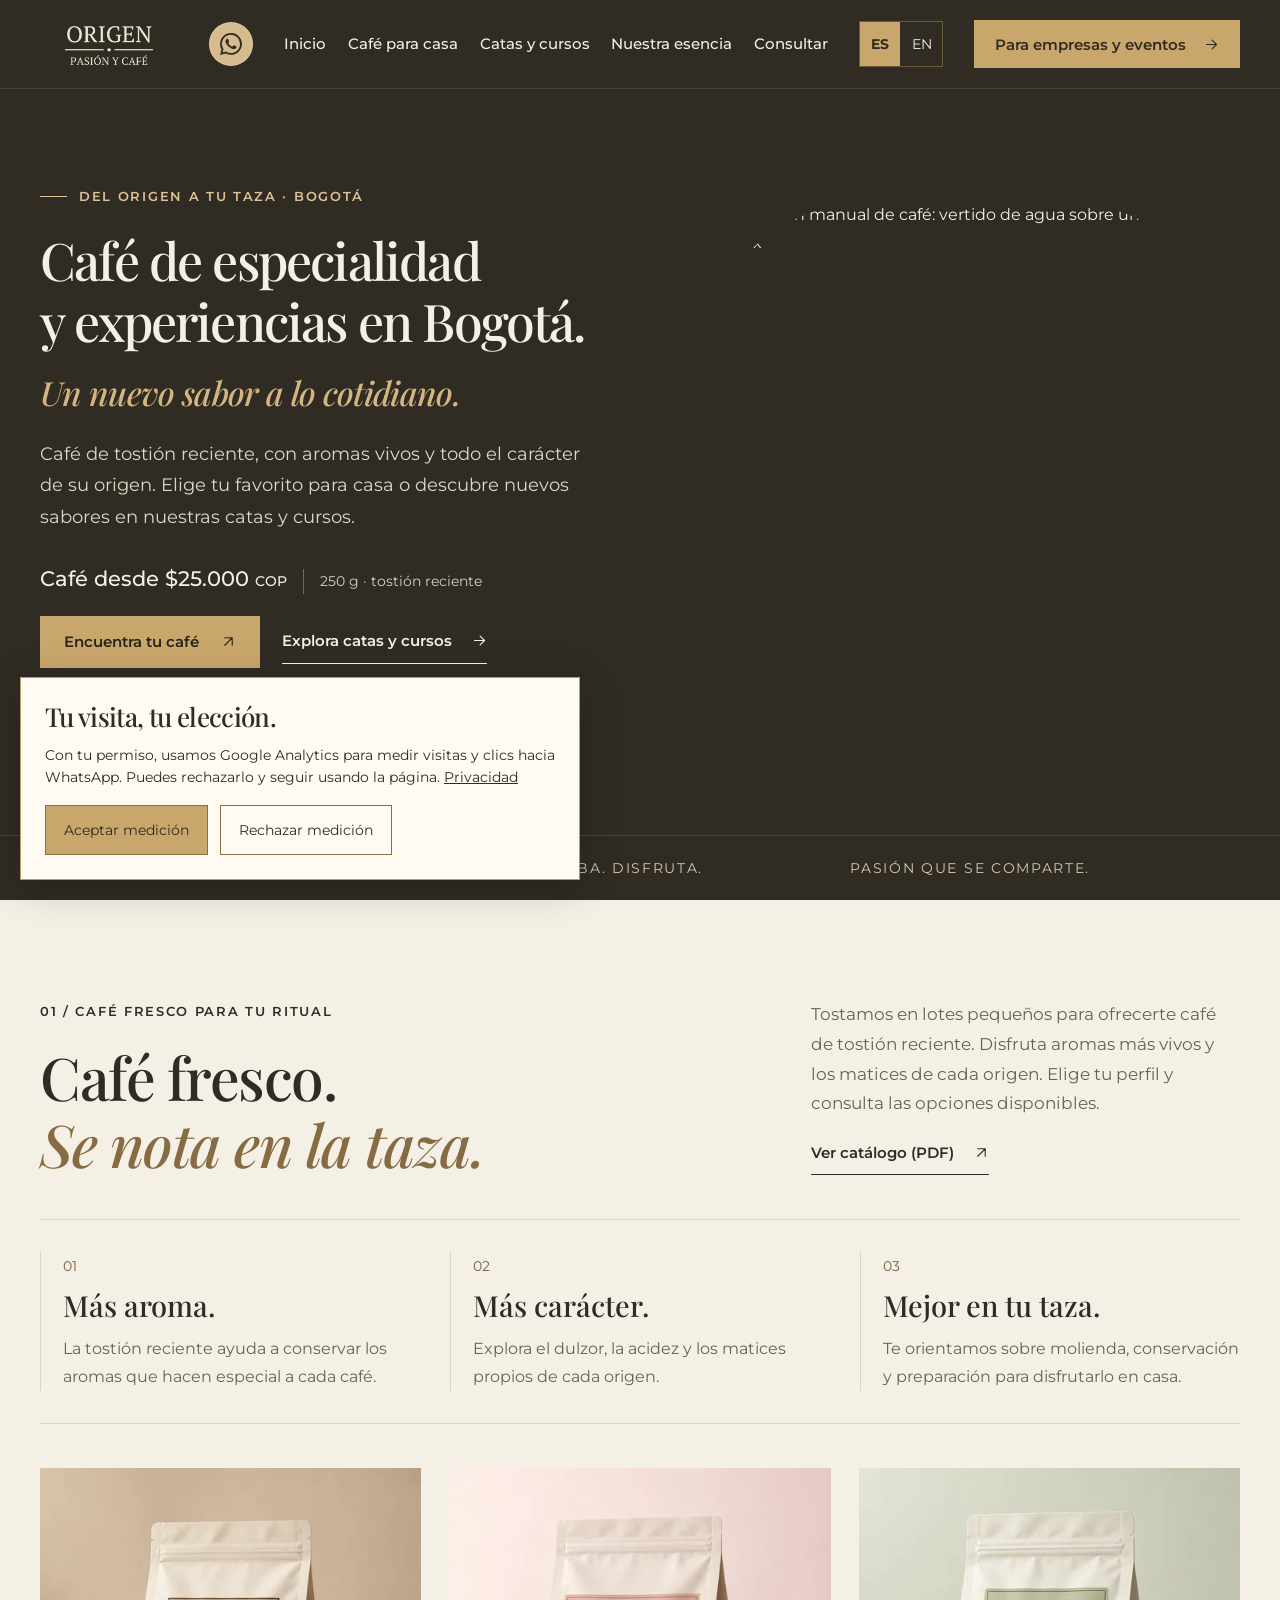
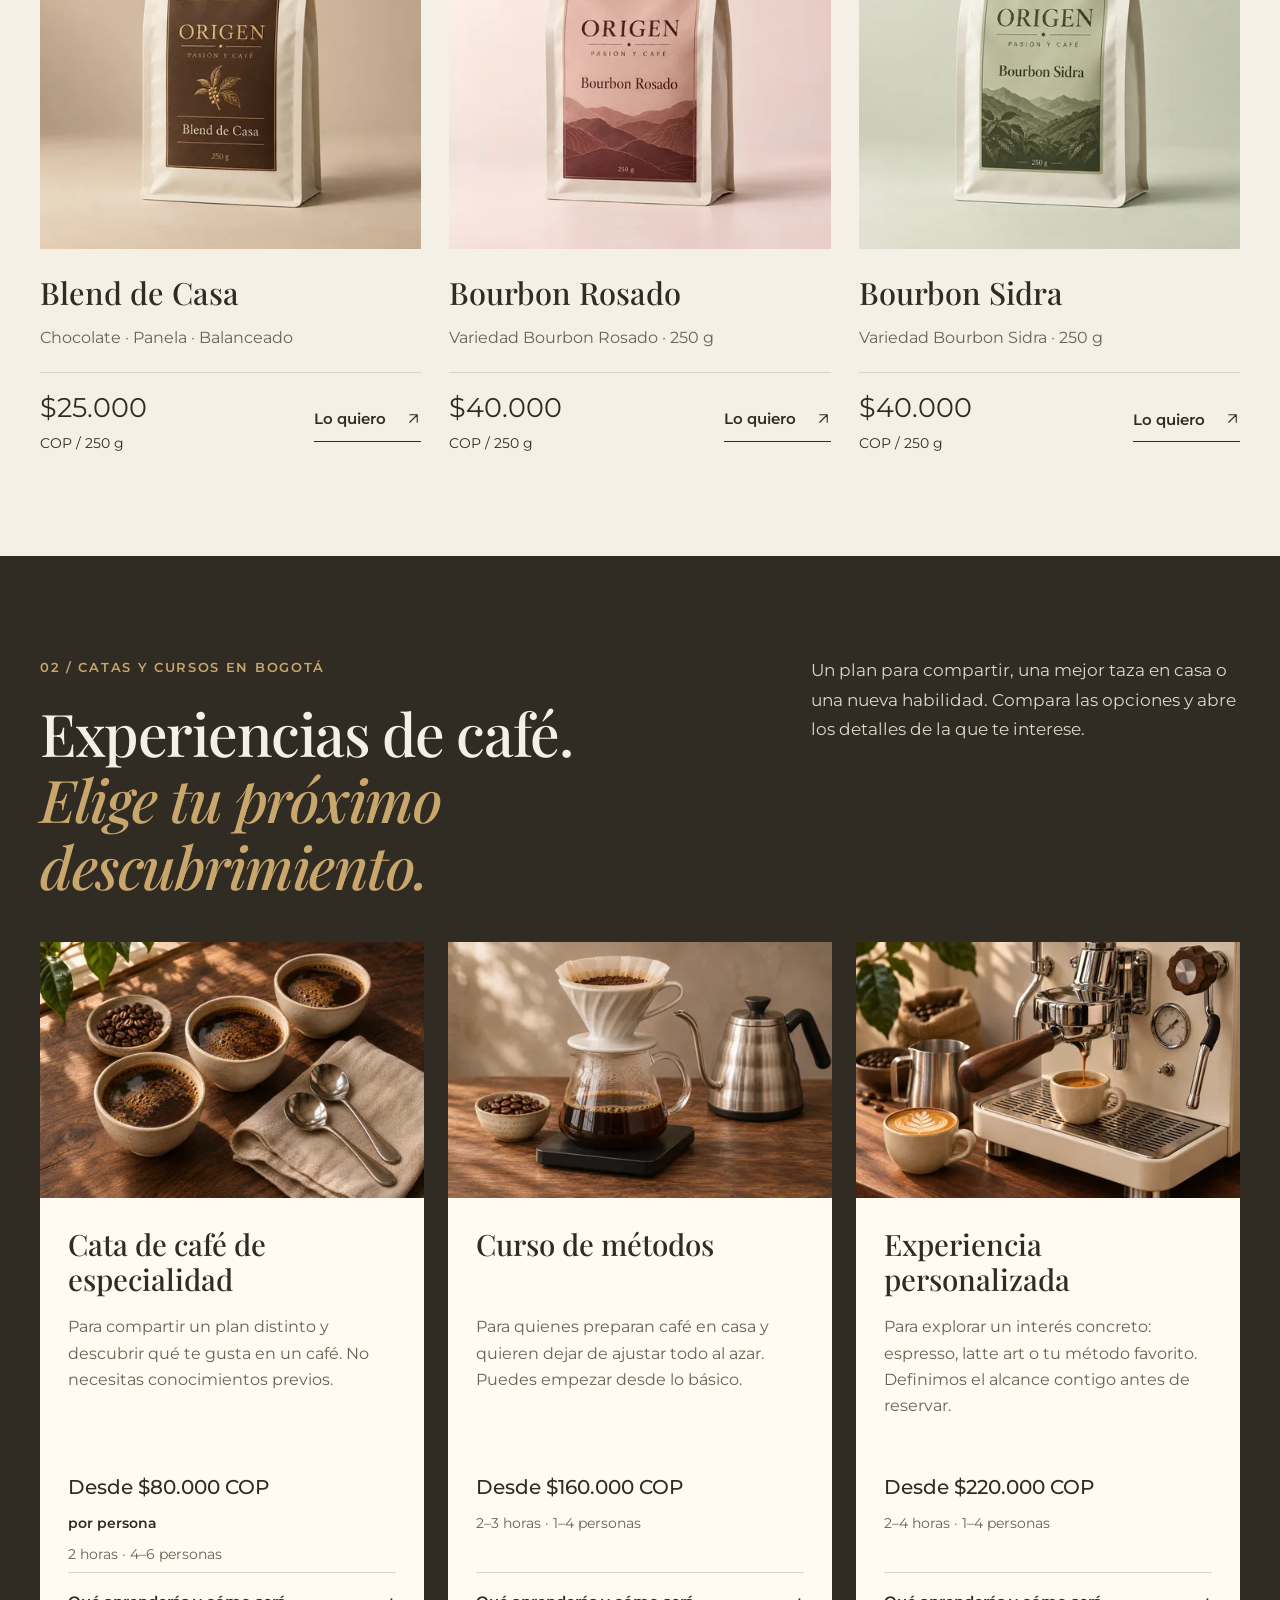
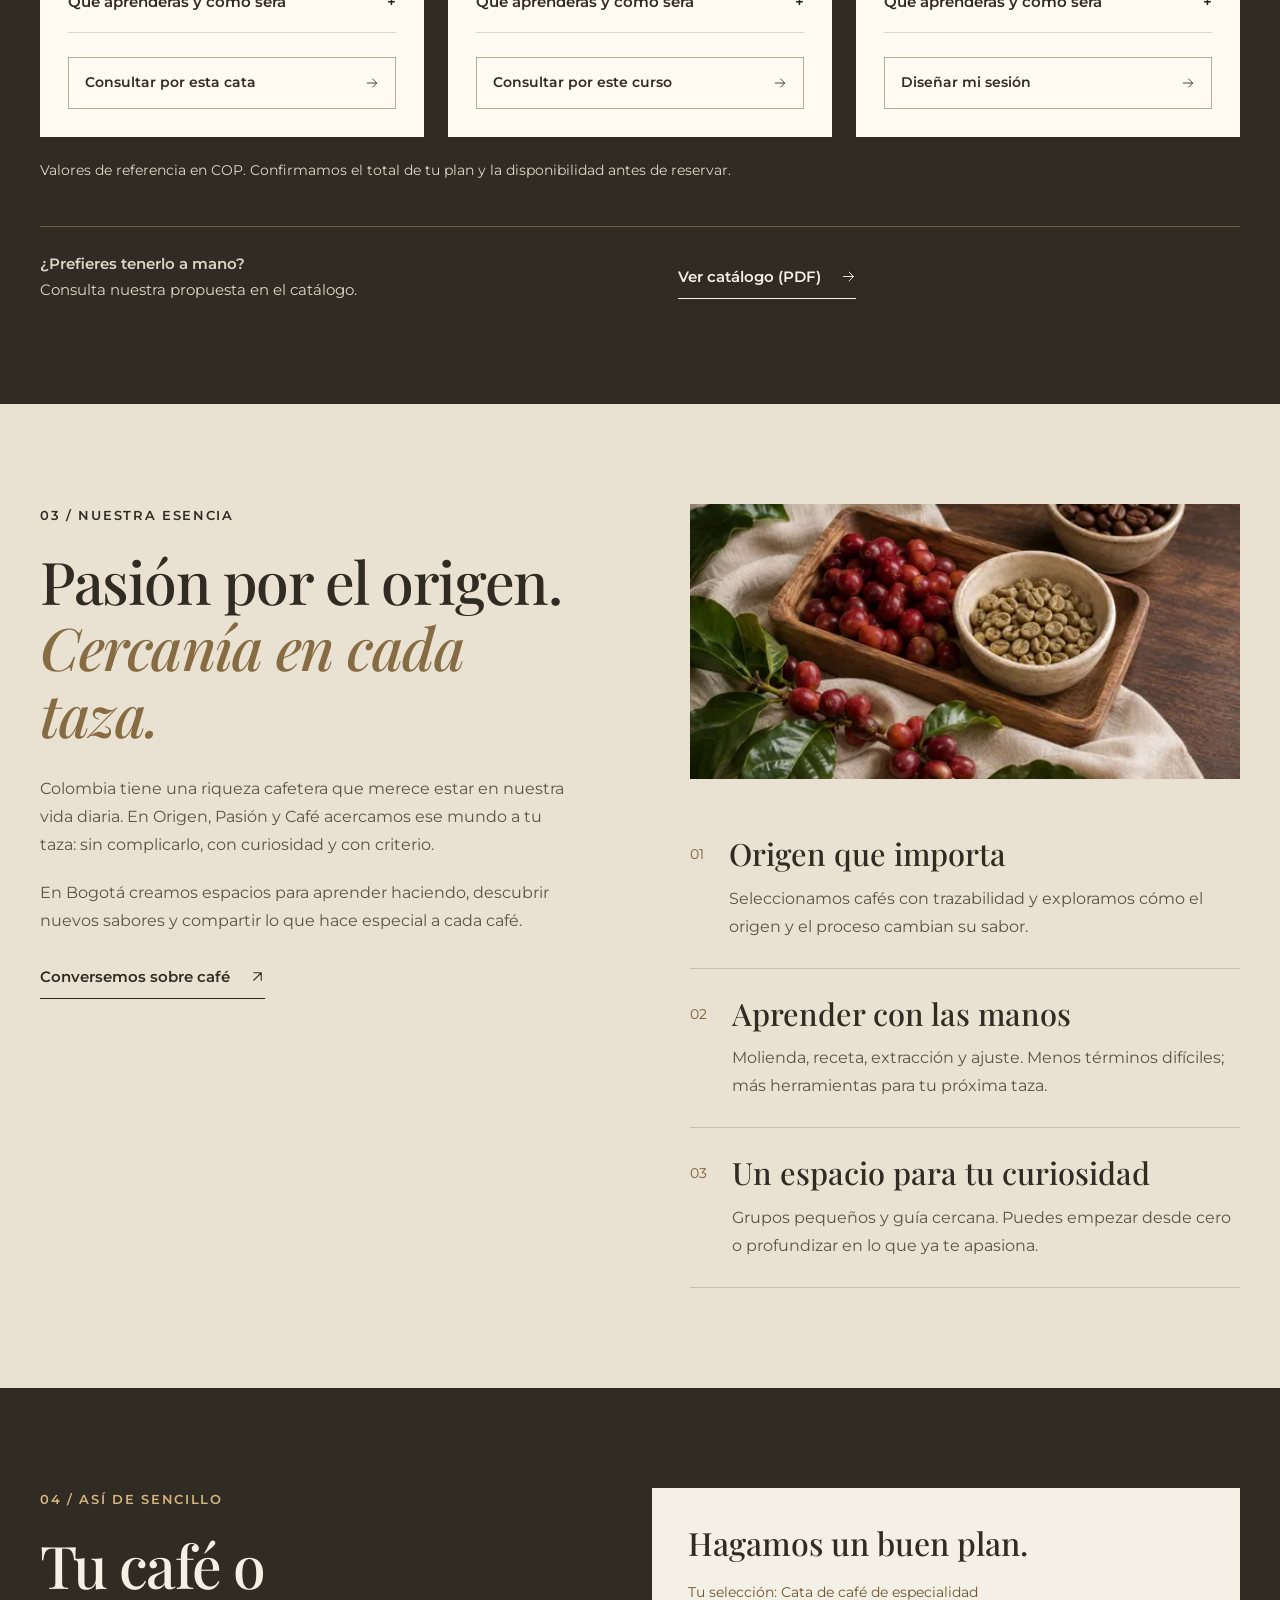
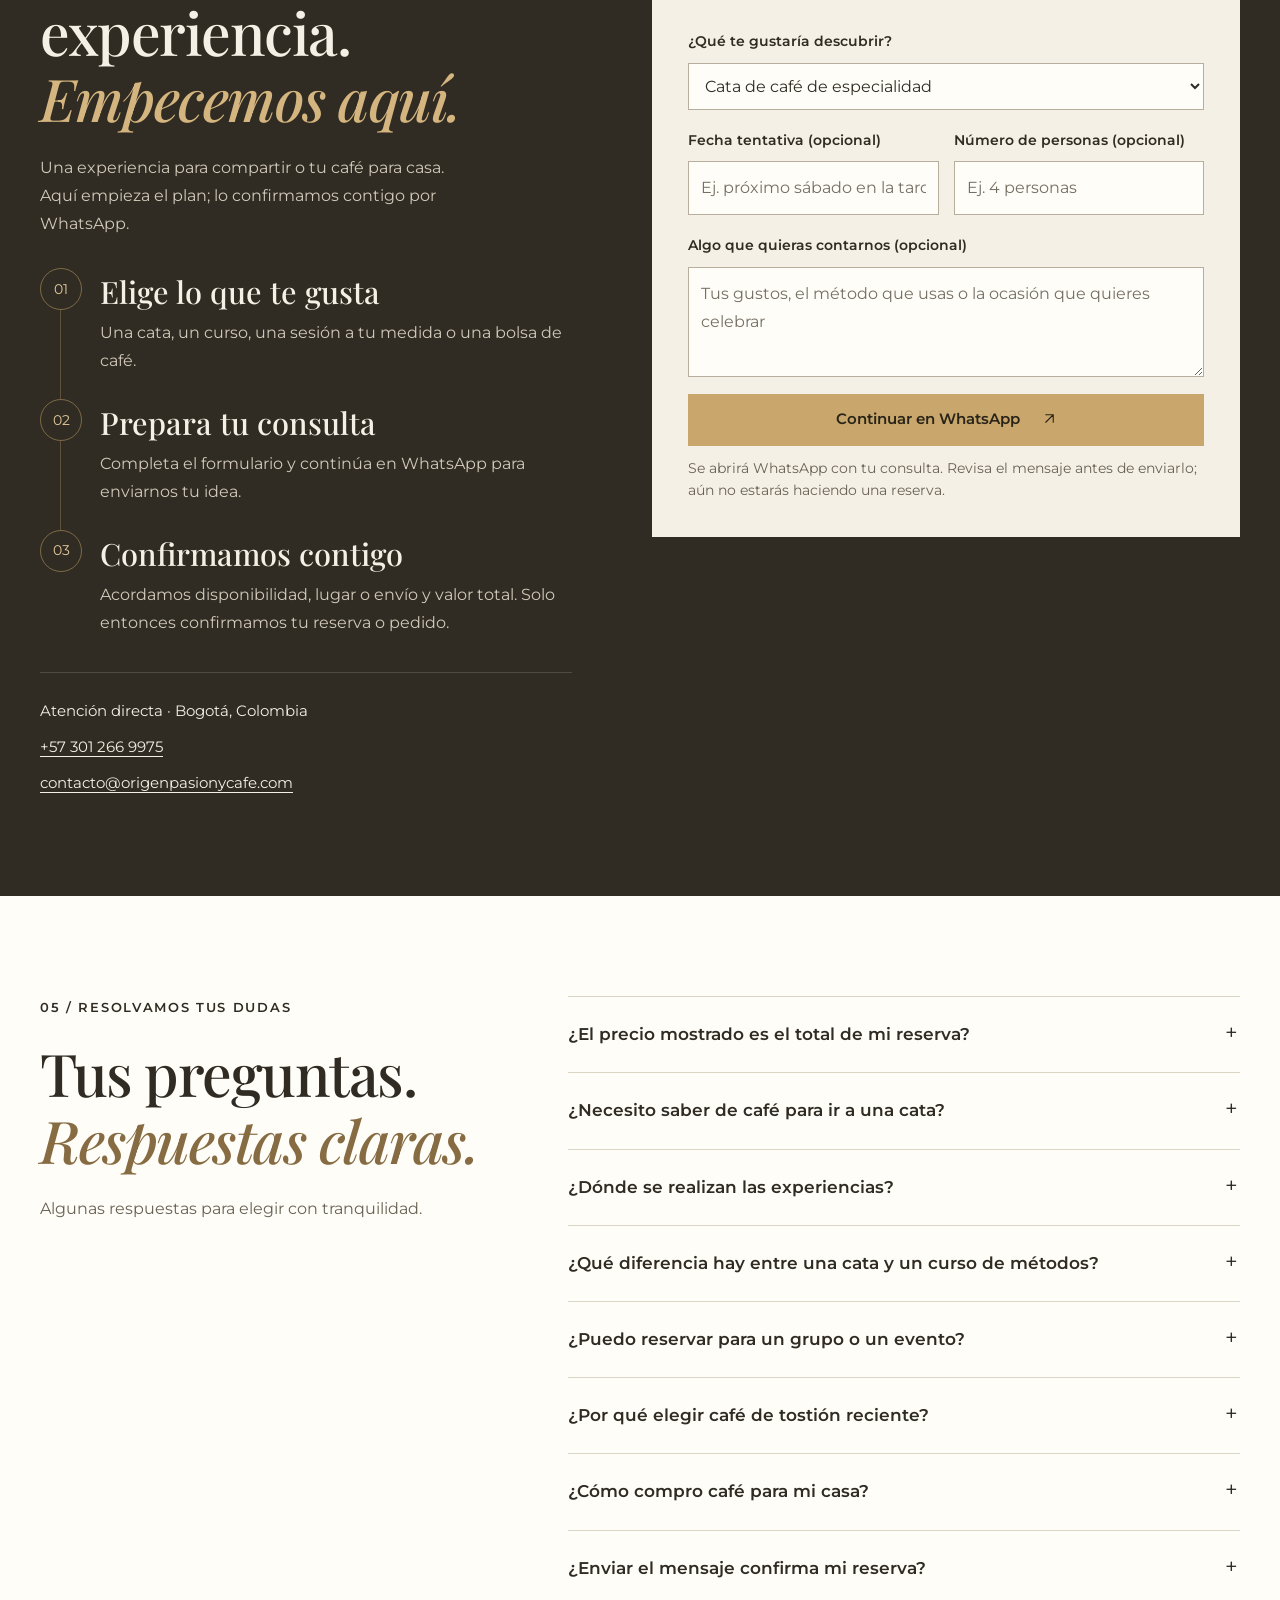
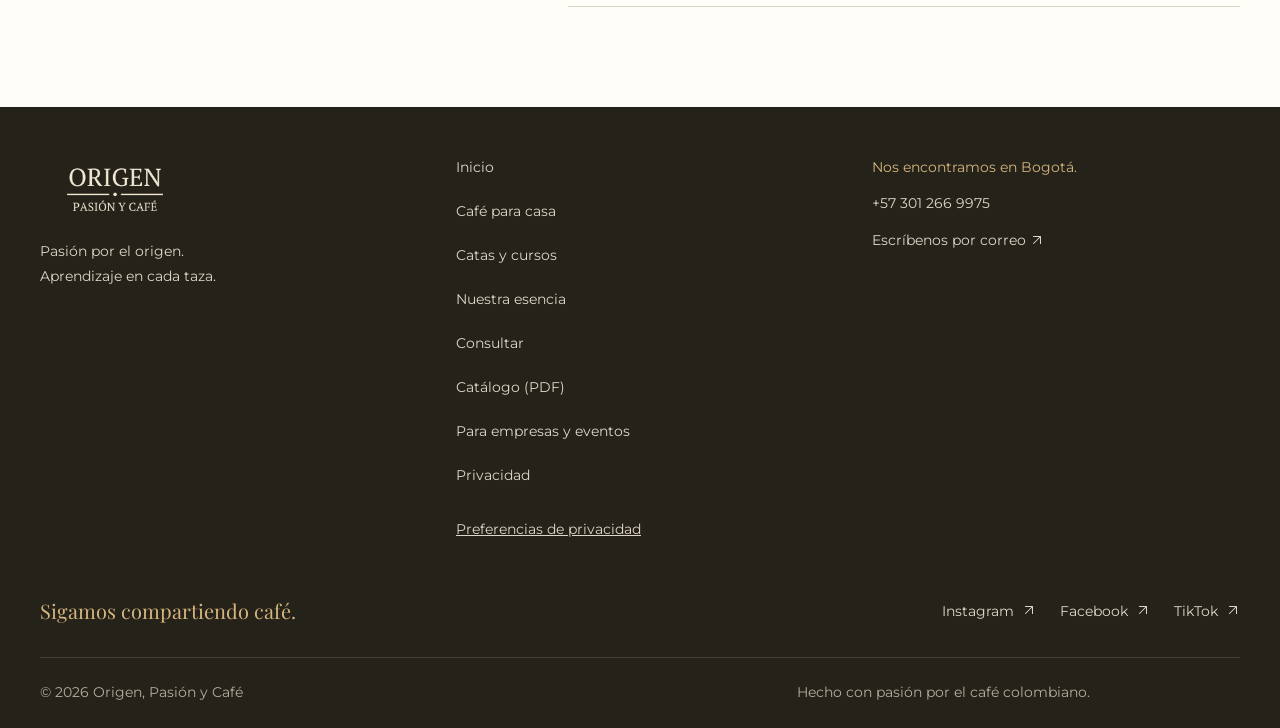
==== commit c6a0746c: "Clarify-per-person-pricing-and-stabilize-mobile-navigation" ====
--- a/index.html
+++ b/index.html
@@ -31,8 +31,8 @@
   <link rel="preconnect" href="https://fonts.gstatic.com" crossorigin>
   <link rel="preconnect" href="https://images.unsplash.com">
   <link href="https://fonts.googleapis.com/css2?family=Playfair+Display:ital,wght@0,500;0,600;0,700;1,500&amp;family=Montserrat:wght@400;500;600;700&amp;display=swap" rel="stylesheet">
-  <link rel="stylesheet" href="/styles.css?v=20261102-13">
-  <script src="/script.js?v=20261102-3" defer></script>
+  <link rel="stylesheet" href="/styles.css?v=20261102-14">
+  <script src="/script.js?v=20261102-4" defer></script>
   <script type="application/ld+json">
 {
   "@context": "https://schema.org",
@@ -193,7 +193,7 @@
       "@id": "https://origenpasionycafe.com/#cata",
       "url": "https://origenpasionycafe.com/#cata",
       "name": "Cata de café de especialidad",
-      "description": "2 horas, para 4–6 personas. Desde $80.000 COP.",
+      "description": "2 horas, para 4–6 personas. Desde $80.000 COP por persona.",
       "provider": {
         "@id": "https://origenpasionycafe.com/#organization"
       },
@@ -234,19 +234,20 @@
 }
   </script>
   <script src="/analytics.js?v=20261102-1" defer></script>
+<noscript id="navigation-fallback"><style>@media(max-width:1050px){html .site-header .nav-list{display:flex!important;position:static;flex-direction:column;align-items:stretch;max-height:none}html .site-header .nav-toggle{display:none!important}.site-header .nav{width:100%}.site-header .header-inner{flex-wrap:wrap}.site-header{position:static}}</style></noscript>
 </head>
 <body id="top">
   <a class="skip-link" href="#contenido">Saltar al contenido</a>
   <header class="site-header">
     <div class="container header-inner">
       <a class="brand" href="#top" aria-label="Origen, Pasión y Café — Ir al inicio">
-        <img src="/img/logo-web.webp" alt="Origen, Pasión y Café" width="480" height="212" class="brand-logo">
+        <img src="/img/logo-web-240.webp" srcset="/img/logo-web-240.webp 240w, /img/logo-web.webp 480w" sizes="(min-width: 1440px) 154px, 138px" alt="Origen, Pasión y Café" width="480" height="212" class="brand-logo">
       </a>
       <a class="wa-float" id="waFloat" href="https://wa.me/573012669975?text=Hola%2C%20quiero%20conocer%20las%20experiencias%20y%20el%20cafe%20de%20Origen%2C%20Pasion%20y%20Cafe." target="_blank" rel="noopener noreferrer" aria-label="Hablar con Origen, Pasión y Café por WhatsApp">
         <svg xmlns="http://www.w3.org/2000/svg" width="22" height="22" fill="currentColor" viewBox="0 0 16 16" aria-hidden="true"><path d="M13.601 2.326A7.85 7.85 0 0 0 7.994 0C3.627 0 .068 3.558.064 7.926c0 1.399.366 2.76 1.057 3.965L0 16l4.204-1.102a7.9 7.9 0 0 0 3.79.965h.004c4.368 0 7.926-3.558 7.93-7.93A7.9 7.9 0 0 0 13.6 2.326zM7.994 14.521a6.6 6.6 0 0 1-3.356-.92l-.24-.144-2.494.654.666-2.433-.156-.251a6.56 6.56 0 0 1-1.007-3.505c0-3.626 2.957-6.584 6.591-6.584a6.56 6.56 0 0 1 4.66 1.931 6.56 6.56 0 0 1 1.928 4.66c-.004 3.639-2.961 6.592-6.592 6.592m3.615-4.934c-.197-.099-1.17-.578-1.353-.646-.182-.065-.315-.099-.445.099-.133.197-.513.646-.627.775-.114.133-.232.148-.43.05-.197-.1-.836-.308-1.592-.985-.59-.525-.985-1.175-1.103-1.372-.114-.198-.011-.304.088-.403.087-.088.197-.232.296-.346.1-.114.133-.198.198-.33.065-.134.034-.248-.015-.347-.05-.099-.445-1.076-.612-1.47-.16-.389-.323-.335-.445-.34-.114-.007-.247-.007-.38-.007a.73.73 0 0 0-.529.247c-.182.198-.691.677-.691 1.654s.71 1.916.81 2.049c.098.133 1.394 2.132 3.383 2.992.47.205.84.326 1.129.418.475.152.904.129 1.246.08.38-.058 1.171-.48 1.338-.943.164-.464.164-.86.114-.943-.049-.084-.182-.133-.38-.232"/></svg><span>Hablemos</span>
       </a>
       <nav class="nav" aria-label="Navegación principal">
-        <button class="nav-toggle" type="button" aria-label="Abrir menú" aria-expanded="false" aria-controls="nav-list" hidden><span></span><span></span></button>
+        <button class="nav-toggle" type="button" aria-label="Abrir menú" aria-expanded="false" aria-controls="nav-list"><span></span><span></span></button>
         <ul class="nav-list" id="nav-list"><li><a href="/#top">Inicio</a></li><li><a href="/#tienda">Café para casa</a></li><li><a href="/#experiencias">Catas y cursos</a></li><li><a href="/#nosotros">Nuestra esencia</a></li><li><a href="/#reservar">Consultar</a></li></ul>
       </nav>
       <nav class="language-switch" aria-label="Idioma"><a href="/" lang="es" hreflang="es" aria-current="page" aria-label="Español">ES</a><a href="/en/" lang="en" hreflang="en" aria-label="English">EN</a></nav>
@@ -296,7 +297,7 @@
       </div>
     </section>
 
-    <section id="experiencias" class="section experiences-unified" aria-labelledby="experiences-title"><div class="container"><div class="section-heading"><div><p class="eyebrow">02 / Catas y cursos en Bogotá</p><h2 id="experiences-title">Experiencias de café.<br><em>Elige tu próximo descubrimiento.</em></h2></div><p>Un plan para compartir, una mejor taza en casa o una nueva habilidad. Compara las opciones y abre los detalles de la que te interese.</p></div><div class="experience-card-grid"><article class="experience-card" id="cata" aria-labelledby="cata-title"><figure class="experience-card-photo"><img src="/img/cata-editorial-960.webp" srcset="/img/cata-editorial-480.webp 480w, /img/cata-editorial-960.webp 960w" sizes="(max-width: 760px) calc(100vw - 40px), (min-width: 1440px) 440px, 36vw" width="960" height="640" loading="lazy" decoding="async" alt="Cuencos y cucharas para explorar aromas y sabores del café"></figure><div class="experience-card-body"><h3 id="cata-title">Cata de café de especialidad</h3><p class="experience-fit">Para compartir un plan distinto y descubrir qué te gusta en un café. No necesitas conocimientos previos.</p><div class="experience-card-price"><p><strong>Desde $80.000 COP</strong><span>2 horas · 4–6 personas</span></p></div><details class="experience-more"><summary>Qué aprenderás y cómo será</summary><div class="experience-more-content"><h4>Qué vas a explorar</h4><ul class="learning-list"><li>Reconocer aromas antes y después de probar el café.</li><li>Distinguir acidez, dulzor y cuerpo sin confundirlos con intensidad.</li><li>Relacionar tus sensaciones con tus preferencias de sabor.</li></ul><h4>Lo que te llevas</h4><p>Podrás describir mejor lo que percibes y elegir café con más criterio.</p><h4>Cómo será la sesión</h4><p>Comenzamos por cómo observar y probar una taza. Exploramos las sensaciones con una guía cercana y cerramos poniendo en palabras lo que descubriste.</p></div></details><a class="btn btn-outline" href="#reservar" data-preset="cata">Consultar por esta cata <svg class="icon-arrow" viewBox="0 0 24 24" width="20" height="20" fill="none" stroke="currentColor" stroke-width="1.5" stroke-linecap="round" stroke-linejoin="round" aria-hidden="true"><path d="M4 12h16m-7-7 7 7-7 7"/></svg></a></div></article>
+    <section id="experiencias" class="section experiences-unified" aria-labelledby="experiences-title"><div class="container"><div class="section-heading"><div><p class="eyebrow">02 / Catas y cursos en Bogotá</p><h2 id="experiences-title">Experiencias de café.<br><em>Elige tu próximo descubrimiento.</em></h2></div><p>Un plan para compartir, una mejor taza en casa o una nueva habilidad. Compara las opciones y abre los detalles de la que te interese.</p></div><div class="experience-card-grid"><article class="experience-card" id="cata" aria-labelledby="cata-title"><figure class="experience-card-photo"><img src="/img/cata-editorial-960.webp" srcset="/img/cata-editorial-480.webp 480w, /img/cata-editorial-960.webp 960w" sizes="(max-width: 760px) calc(100vw - 40px), (min-width: 1440px) 440px, 36vw" width="960" height="640" loading="lazy" decoding="async" alt="Cuencos y cucharas para explorar aromas y sabores del café"></figure><div class="experience-card-body"><h3 id="cata-title">Cata de café de especialidad</h3><p class="experience-fit">Para compartir un plan distinto y descubrir qué te gusta en un café. No necesitas conocimientos previos.</p><div class="experience-card-price"><p><strong>Desde $80.000 COP</strong><span class="price-unit">por persona</span><span>2 horas · 4–6 personas</span></p></div><details class="experience-more"><summary>Qué aprenderás y cómo será</summary><div class="experience-more-content"><h4>Qué vas a explorar</h4><ul class="learning-list"><li>Reconocer aromas antes y después de probar el café.</li><li>Distinguir acidez, dulzor y cuerpo sin confundirlos con intensidad.</li><li>Relacionar tus sensaciones con tus preferencias de sabor.</li></ul><h4>Lo que te llevas</h4><p>Podrás describir mejor lo que percibes y elegir café con más criterio.</p><h4>Cómo será la sesión</h4><p>Comenzamos por cómo observar y probar una taza. Exploramos las sensaciones con una guía cercana y cerramos poniendo en palabras lo que descubriste.</p></div></details><a class="btn btn-outline" href="#reservar" data-preset="cata">Consultar por esta cata <svg class="icon-arrow" viewBox="0 0 24 24" width="20" height="20" fill="none" stroke="currentColor" stroke-width="1.5" stroke-linecap="round" stroke-linejoin="round" aria-hidden="true"><path d="M4 12h16m-7-7 7 7-7 7"/></svg></a></div></article>
 <article class="experience-card" id="curso-metodos" aria-labelledby="curso-metodos-title"><figure class="experience-card-photo"><img src="/img/metodos-editorial-960.webp" srcset="/img/metodos-editorial-480.webp 480w, /img/metodos-editorial-960.webp 960w" sizes="(max-width: 760px) calc(100vw - 40px), (min-width: 1440px) 440px, 36vw" width="960" height="640" loading="lazy" decoding="async" alt="Filtro V60, jarra, balanza y hervidor para preparar café"></figure><div class="experience-card-body"><h3 id="curso-metodos-title">Curso de métodos</h3><p class="experience-fit">Para quienes preparan café en casa y quieren dejar de ajustar todo al azar. Puedes empezar desde lo básico.</p><div class="experience-card-price"><p><strong>Desde $160.000 COP</strong><span>2–3 horas · 1–4 personas</span></p></div><details class="experience-more"><summary>Qué aprenderás y cómo será</summary><div class="experience-more-content"><h4>Qué vas a explorar</h4><ul class="learning-list"><li>Entender la relación entre cantidad de café, agua y molienda.</li><li>Observar cómo el tiempo y la extracción cambian la taza.</li><li>Ajustar una variable a la vez para reconocer su efecto.</li></ul><h4>Lo que te llevas</h4><p>Te llevarás una receta para practicar y una forma de decidir qué cambiar en tu próxima preparación.</p><h4>Cómo será la sesión</h4><p>Conversamos sobre cómo preparas café, trabajamos una receta y revisamos sus ajustes. Cuéntanos qué método usas al consultar para acordar el enfoque del curso.</p></div></details><a class="btn btn-outline" href="#reservar" data-preset="curso_metodos">Consultar por este curso <svg class="icon-arrow" viewBox="0 0 24 24" width="20" height="20" fill="none" stroke="currentColor" stroke-width="1.5" stroke-linecap="round" stroke-linejoin="round" aria-hidden="true"><path d="M4 12h16m-7-7 7 7-7 7"/></svg></a></div></article>
 <article class="experience-card" id="experiencia-personalizada" aria-labelledby="experiencia-personalizada-title"><figure class="experience-card-photo"><img src="/img/espresso-editorial-960.webp" srcset="/img/espresso-editorial-480.webp 480w, /img/espresso-editorial-960.webp 960w" sizes="(max-width: 760px) calc(100vw - 40px), (min-width: 1440px) 440px, 36vw" width="960" height="640" loading="lazy" decoding="async" alt="Preparación de espresso en una máquina blanca y una taza con latte art"></figure><div class="experience-card-body"><h3 id="experiencia-personalizada-title">Experiencia personalizada</h3><p class="experience-fit">Para explorar un interés concreto: espresso, latte art o tu método favorito. Definimos el alcance contigo antes de reservar.</p><div class="experience-card-price"><p><strong>Desde $220.000 COP</strong><span>2–4 horas · 1–4 personas</span></p></div><details class="experience-more"><summary>Qué aprenderás y cómo será</summary><div class="experience-more-content"><h4>Qué vas a explorar</h4><ul class="learning-list"><li>Definir qué quieres mejorar y desde dónde empiezas.</li><li>Trabajar las variables y la técnica relacionadas con ese objetivo.</li><li>Revisar tus dudas y los siguientes pasos para practicar.</li></ul><h4>Lo que te llevas</h4><p>La meta es que avances en un objetivo concreto, con recomendaciones que puedas aplicar a tu preparación.</p><h4>Cómo será la sesión</h4><p>Al consultar, dinos qué te interesa, qué experiencia tienes y qué equipo utilizas. Con esa información acordamos el tema, la duración y las condiciones de la sesión.</p></div></details><a class="btn btn-outline" href="#reservar" data-preset="personalizada">Diseñar mi sesión <svg class="icon-arrow" viewBox="0 0 24 24" width="20" height="20" fill="none" stroke="currentColor" stroke-width="1.5" stroke-linecap="round" stroke-linejoin="round" aria-hidden="true"><path d="M4 12h16m-7-7 7 7-7 7"/></svg></a></div></article></div><p class="section-note">Valores de referencia en COP. Confirmamos el total de tu plan y la disponibilidad antes de reservar.</p><div class="catalog-strip"><p>¿Prefieres tenerlo a mano? <span>Consulta nuestra propuesta en el catálogo.</span></p><a class="text-link" href="/catalogo.pdf" type="application/pdf" target="_blank" rel="noopener noreferrer" aria-label="Ver catálogo en PDF (se abre en otra pestaña)">Ver catálogo (PDF) <svg class="icon-arrow" viewBox="0 0 24 24" width="20" height="20" fill="none" stroke="currentColor" stroke-width="1.5" stroke-linecap="round" stroke-linejoin="round" aria-hidden="true"><path d="M4 12h16m-7-7 7 7-7 7"/></svg></a></div></div></section>
 
@@ -341,7 +342,7 @@
     </section>
     <section id="preguntas" class="section faq" aria-labelledby="faq-title"><div class="container faq-grid">
       <div><p class="eyebrow">05 / Resolvamos tus dudas</p><h2 id="faq-title">Tus preguntas.<br><em>Respuestas claras.</em></h2><p>Algunas respuestas para elegir con tranquilidad.</p></div>
-      <div class="faq-list"><details><summary>¿El precio mostrado es el total de mi reserva?</summary><p>Los valores publicados son precios de referencia desde el monto indicado. Antes de reservar, confirmamos contigo el valor total según la experiencia y el grupo.</p></details>
+      <div class="faq-list"><details><summary>¿El precio mostrado es el total de mi reserva?</summary><p>La cata parte de $80.000 COP por persona, para grupos de 4–6 personas. Antes de reservar, confirmamos contigo el valor total y las condiciones de la experiencia elegida.</p></details>
         <details><summary>¿Necesito saber de café para ir a una cata?</summary><p>No. La cata está pensada para empezar desde la curiosidad. Te guiamos para reconocer aromas, acidez, dulzor y cuerpo, paso a paso.</p></details>
         <details><summary>¿Dónde se realizan las experiencias?</summary><p>Te recibimos en Bogotá, únicamente con cita confirmada. Al organizar tu experiencia te compartimos la ubicación y las indicaciones de llegada.</p></details>
         <details><summary>¿Qué diferencia hay entre una cata y un curso de métodos?</summary><p>En la cata exploras los aromas y sabores del café durante 2 horas. En el curso de métodos trabajas la preparación: molienda, proporciones, agua y extracción, durante 2–3 horas.</p></details>
@@ -353,7 +354,7 @@
     </div></section>
   </main>
   <footer class="site-footer">
-    <div class="container footer-main"><div><a href="#top" aria-label="Origen, Pasión y Café — Volver al inicio"><img src="/img/logo-web.webp" width="480" height="212" loading="lazy" alt="Origen, Pasión y Café" class="footer-logo"></a><p>Pasión por el origen.<br>Aprendizaje en cada taza.</p></div><nav aria-label="Navegación al pie"><a href="/#top">Inicio</a><a href="/#tienda">Café para casa</a><a href="/#experiencias">Catas y cursos</a><a href="/#nosotros">Nuestra esencia</a><a href="/#reservar">Consultar</a><a href="/catalogo.pdf" type="application/pdf" target="_blank" rel="noopener noreferrer" aria-label="Ver catálogo en PDF (se abre en otra pestaña)">Catálogo (PDF)</a><a href="/empresas/">Para empresas y eventos</a><a href="/privacidad/">Privacidad</a><button class="privacy-settings" type="button" data-privacy-settings>Preferencias de privacidad</button></nav><div class="footer-contact"><span>Nos encontramos en Bogotá.</span><a href="tel:+573012669975">+57 301 266 9975</a><a href="mailto:contacto@origenpasionycafe.com">Escríbenos por correo <span aria-hidden="true"><svg class="icon-arrow" viewBox="0 0 24 24" width="16" height="16" fill="none" stroke="currentColor" stroke-width="1.75" stroke-linecap="round" stroke-linejoin="round" aria-hidden="true" focusable="false"><path d="M6 18 18 6M6 6h12v12"/></svg></span></a></div></div>
+    <div class="container footer-main"><div><a href="#top" aria-label="Origen, Pasión y Café — Volver al inicio"><img src="/img/logo-web-240.webp" srcset="/img/logo-web-240.webp 240w, /img/logo-web.webp 480w" sizes="(min-width: 1440px) 154px, 138px" width="480" height="212" loading="lazy" alt="Origen, Pasión y Café" class="footer-logo"></a><p>Pasión por el origen.<br>Aprendizaje en cada taza.</p></div><nav aria-label="Navegación al pie"><a href="/#top">Inicio</a><a href="/#tienda">Café para casa</a><a href="/#experiencias">Catas y cursos</a><a href="/#nosotros">Nuestra esencia</a><a href="/#reservar">Consultar</a><a href="/catalogo.pdf" type="application/pdf" target="_blank" rel="noopener noreferrer" aria-label="Ver catálogo en PDF (se abre en otra pestaña)">Catálogo (PDF)</a><a href="/empresas/">Para empresas y eventos</a><a href="/privacidad/">Privacidad</a><button class="privacy-settings" type="button" data-privacy-settings>Preferencias de privacidad</button></nav><div class="footer-contact"><span>Nos encontramos en Bogotá.</span><a href="tel:+573012669975">+57 301 266 9975</a><a href="mailto:contacto@origenpasionycafe.com">Escríbenos por correo <span aria-hidden="true"><svg class="icon-arrow" viewBox="0 0 24 24" width="16" height="16" fill="none" stroke="currentColor" stroke-width="1.75" stroke-linecap="round" stroke-linejoin="round" aria-hidden="true" focusable="false"><path d="M6 18 18 6M6 6h12v12"/></svg></span></a></div></div>
     <div class="container footer-social">
       <p>Sigamos compartiendo café.</p>
       <nav aria-label="Redes sociales">
--- a/styles.css
+++ b/styles.css
@@ -162,7 +162,8 @@
 .footer-social a { display: inline-flex; align-items: center; gap: 8px; min-height: 44px; font-size: 12px; }
 .footer-social a:hover { color: var(--gold); }
 .footer-bottom { border-top: 1px solid #ffffff20; padding-top: 22px; display: flex; justify-content: space-between; gap: 24px; font-size: 9px; color: #b4ad9f; }
-.wa-float { position: fixed; bottom: 20px; right: 20px; z-index: 25; display: flex; align-items: center; gap: 9px; padding: 13px 18px; background: #d6bc8c; color: #302c23; border: 1px solid #f5f0e650; border-radius: 50px; box-shadow: 0 5px 25px #0002; font-size: 11px; font-weight: 600; }
+.wa-float { position: static; flex: none; display: flex; align-items: center; justify-content: center; width: 44px; height: 44px; padding: 10px; background: #d6bc8c; color: #302c23; border: 1px solid #f5f0e650; border-radius: 50px; }
+.wa-float span { display: none; }
 .wa-float:hover { background: #e5cfa9; }
 /* Pantallas amplias: capítulos con espacio propio, sin alturas fijas ni recortes. */
 @media (min-width: 1051px) {
@@ -780,6 +781,8 @@
 .experience-card-price p { margin: 0 0 20px; }
 .experience-card-price strong { display: block; font-size: 20px; font-weight: 500; }
 .experience-card-price span { display: block; font-size: 14px; margin-top: 6px; color: var(--muted); }
+.experience-card-price .price-unit { font-weight: 600; color: var(--ink); }
+.experience-card-price { min-height: 102px; }
 .experience-more { border-block: 1px solid var(--line); margin-bottom: 24px; }
 .experience-more summary, .event-planning summary { cursor: pointer; font-size: 15px; font-weight: 600; min-height: 54px; padding: 16px 24px 16px 0; position: relative; list-style: none; }
 .experience-more summary::-webkit-details-marker, .event-planning summary::-webkit-details-marker { display: none; }
@@ -799,7 +802,12 @@
 .event-planning details:first-child { border-top: 1px solid var(--line); }
 .event-planning p { font-size: 16px; }
 .event-fields[hidden] { display: none; }
+.business-contact .form-shortcut { color: var(--ink); }
+@media (max-width: 1050px) {
+  .nav-list:not(.is-open) { display: none; }
+}
 @media (min-width: 1051px) and (max-width: 1200px) {
+  .business-page .brand-division { display: none; }
   .header-inner { gap: 14px; }
   .nav-list { gap: 16px; }
   .nav-list a { font-size: 13px; }
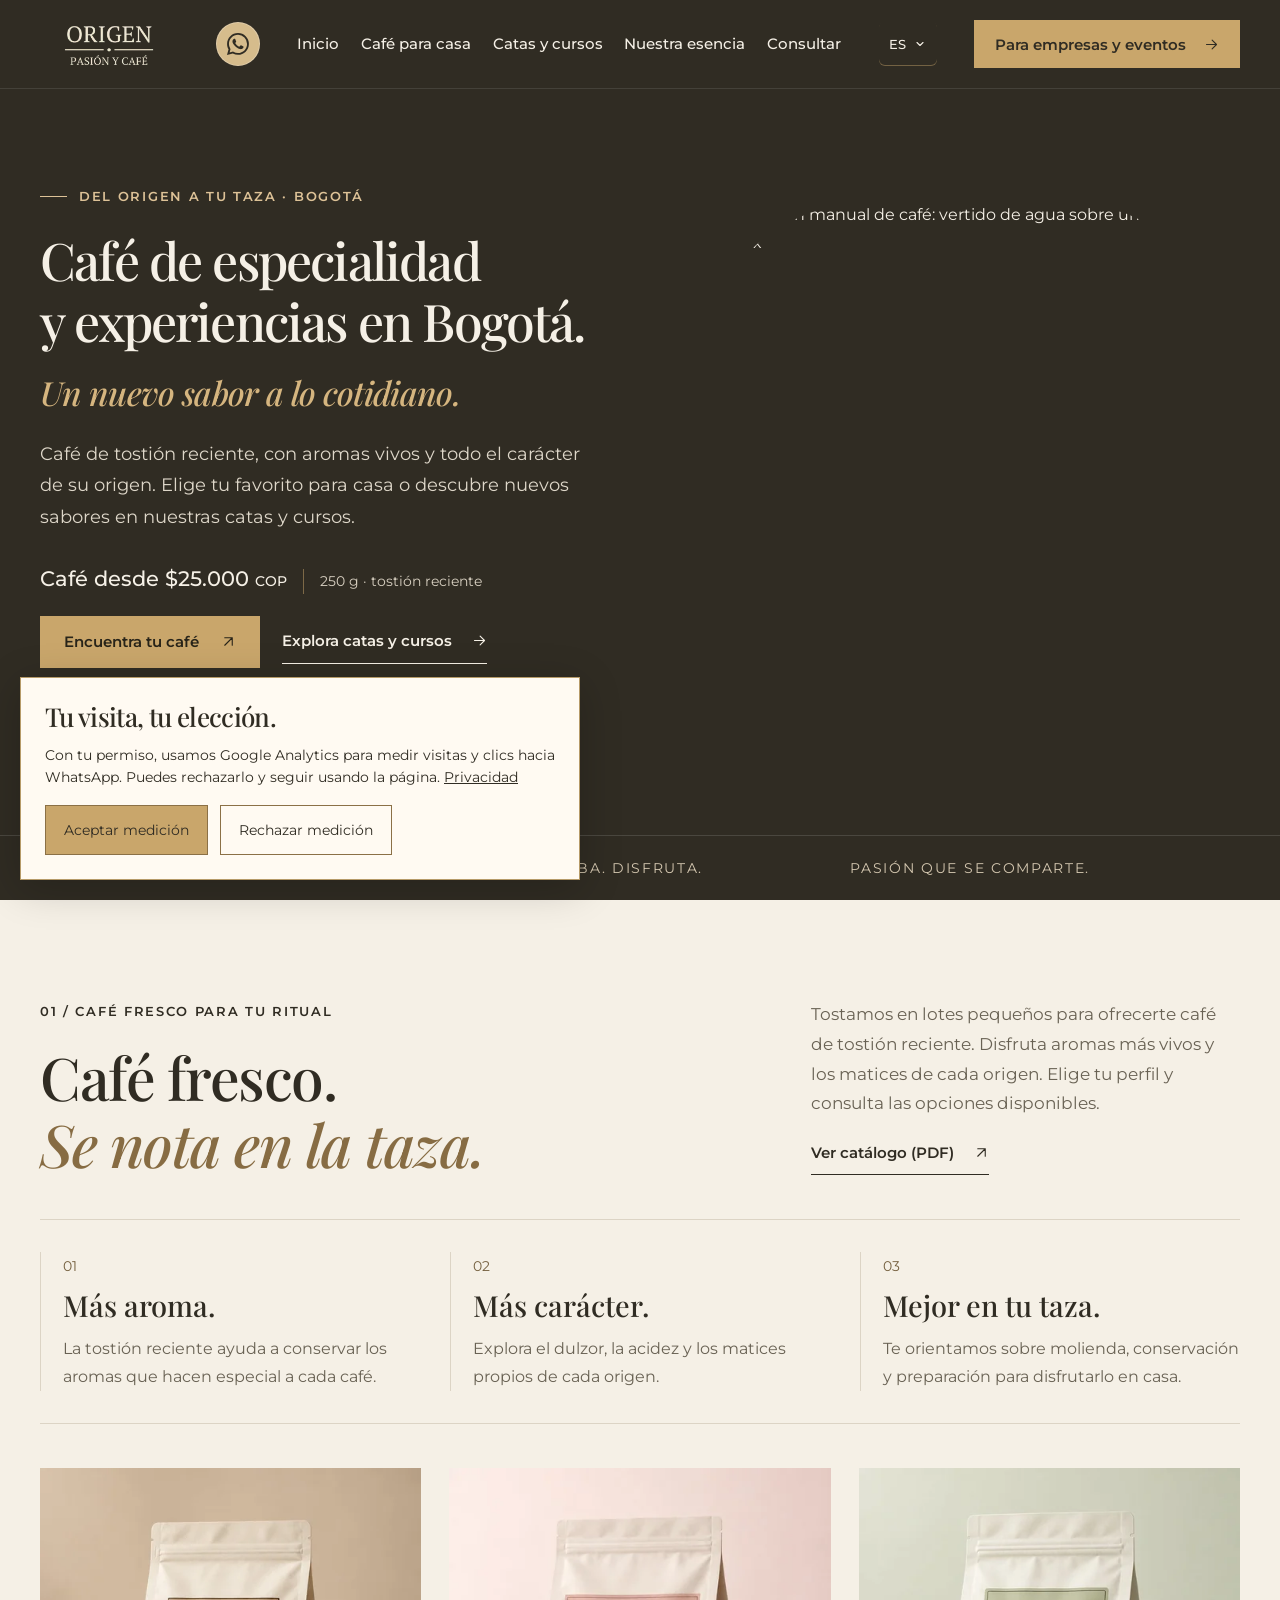
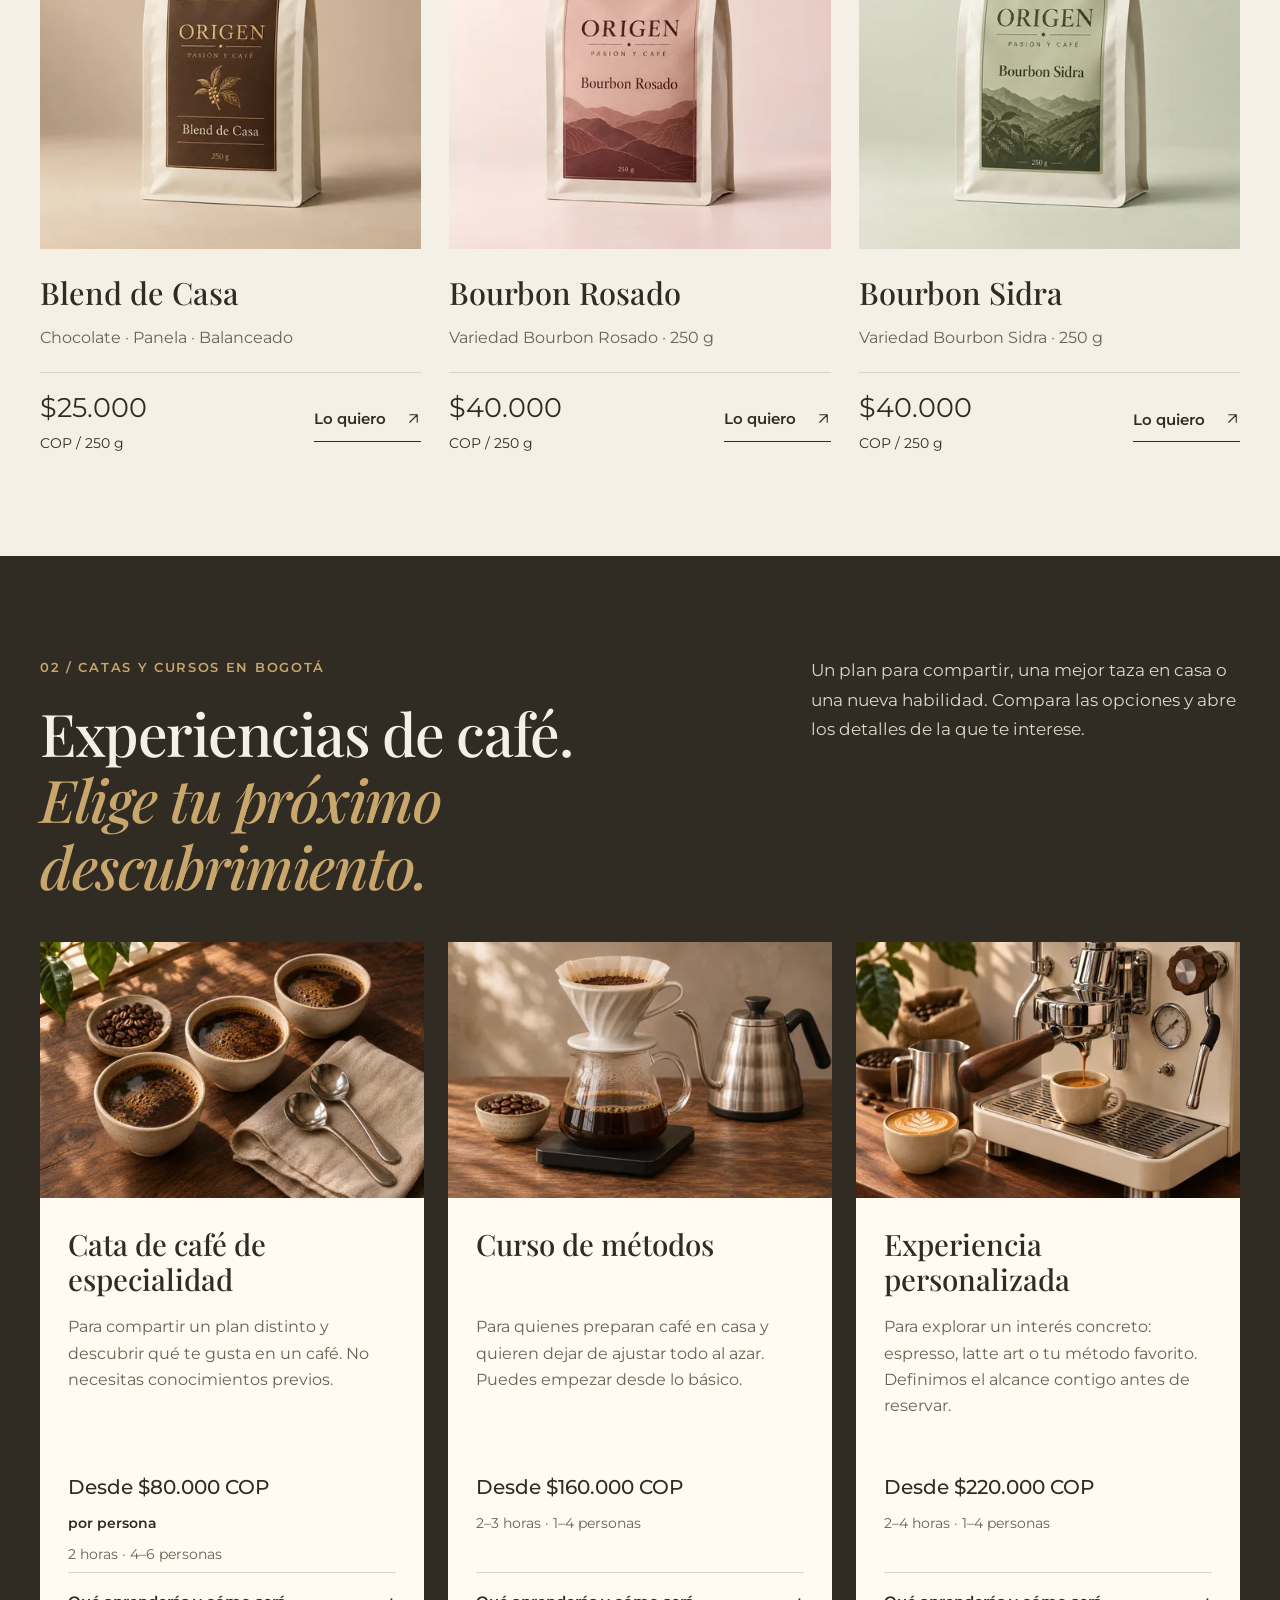
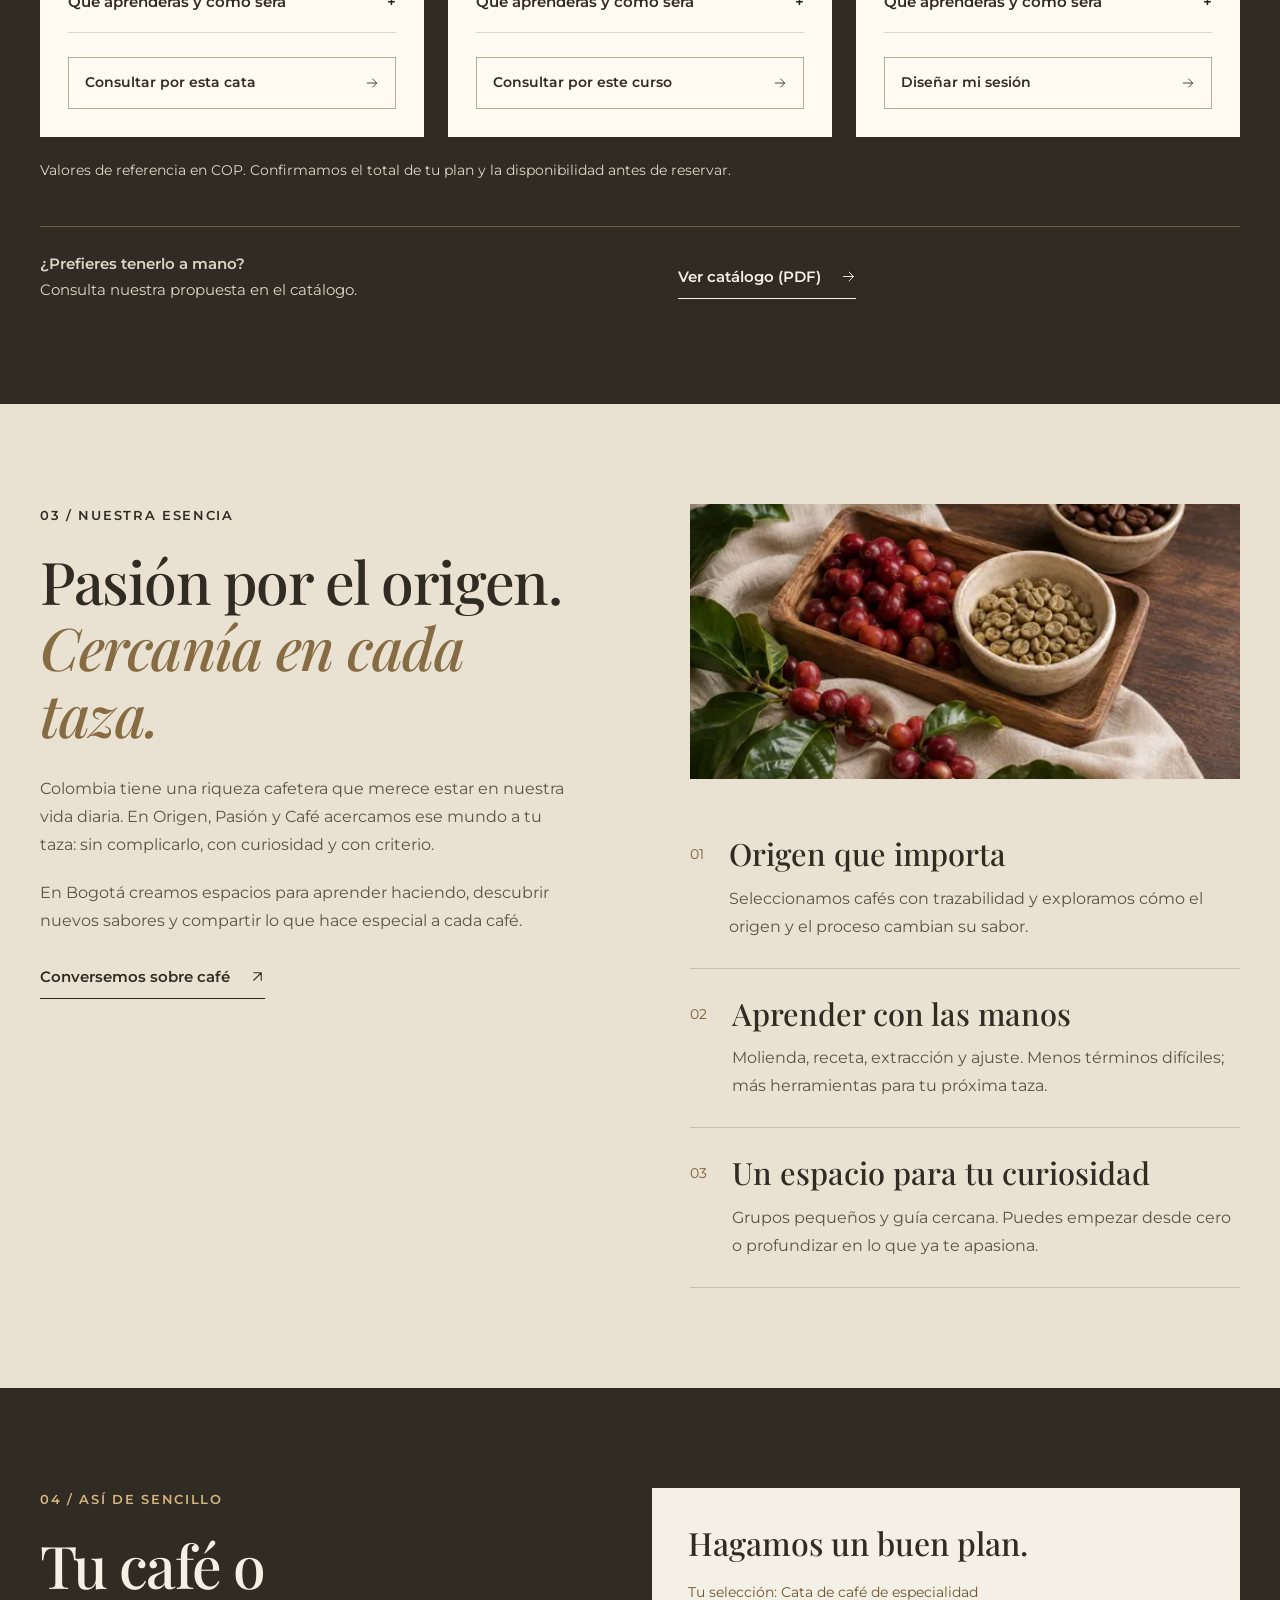
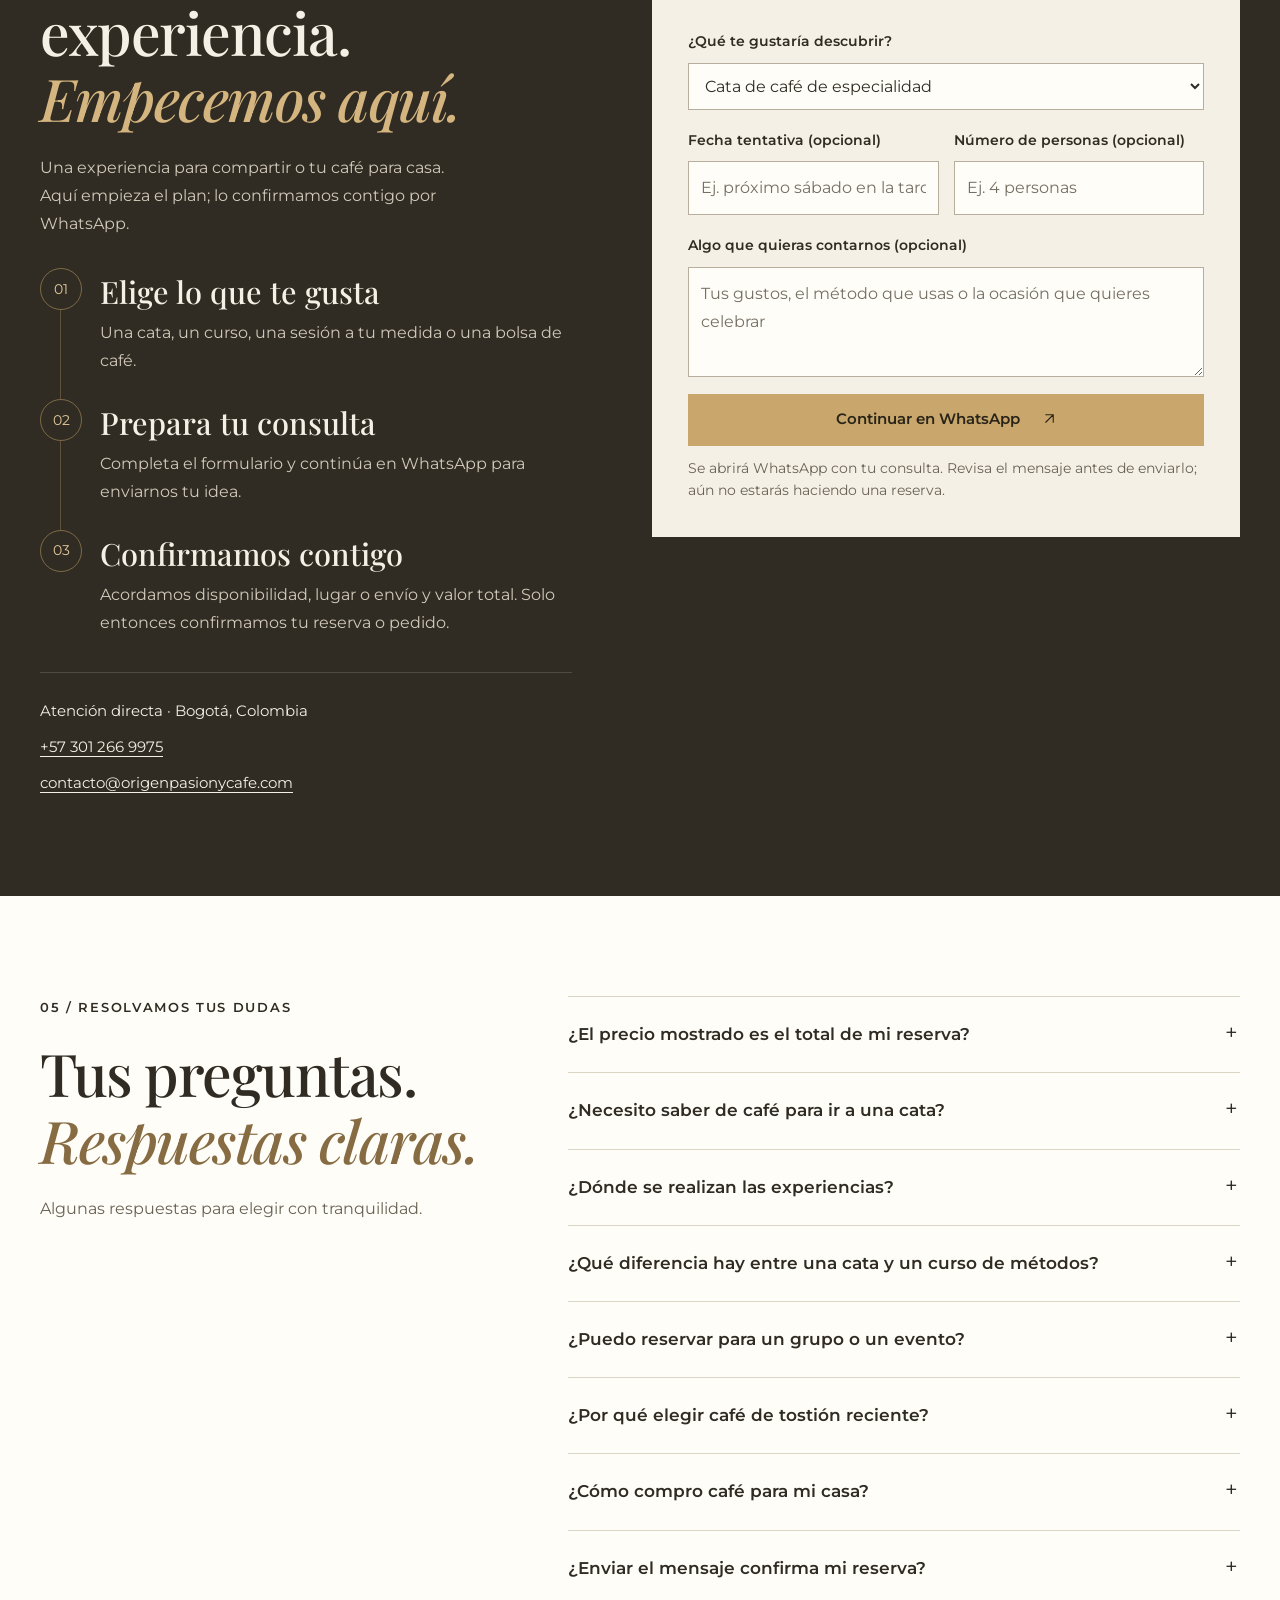
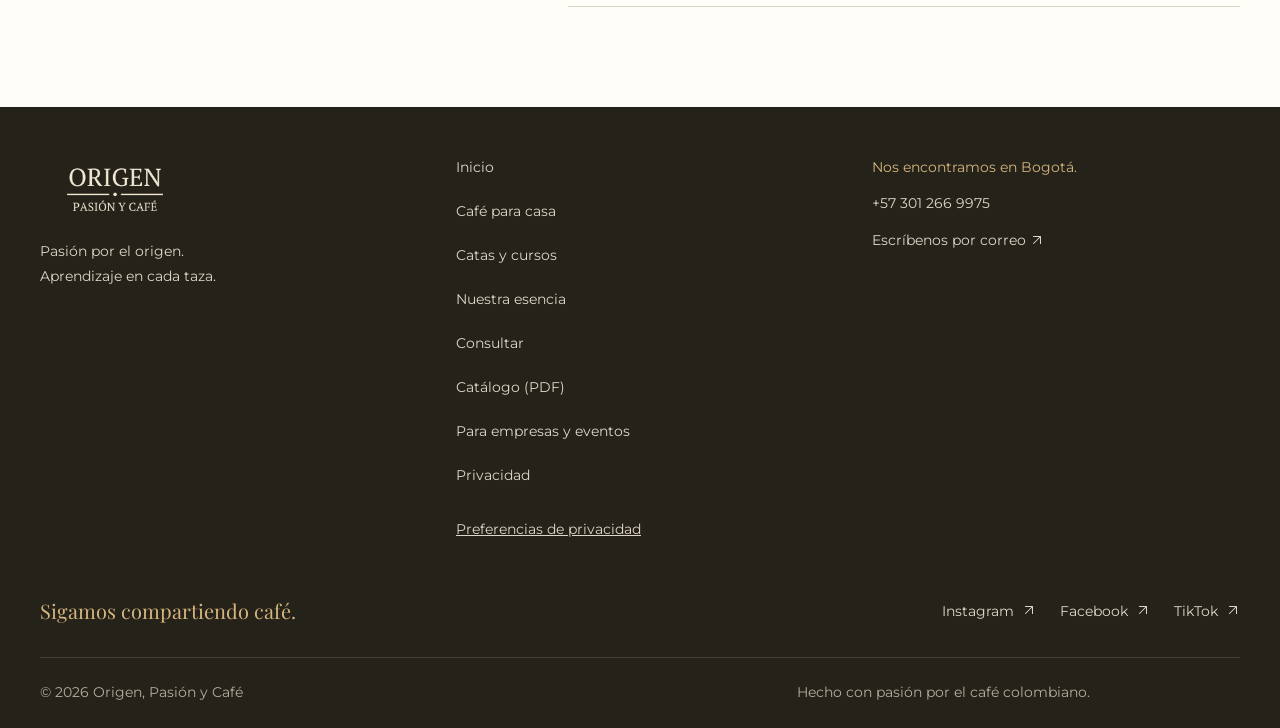
==== commit d2722eca: "Refine compact bilingual language picker" ====
--- a/index.html
+++ b/index.html
@@ -31,8 +31,8 @@
   <link rel="preconnect" href="https://fonts.gstatic.com" crossorigin>
   <link rel="preconnect" href="https://images.unsplash.com">
   <link href="https://fonts.googleapis.com/css2?family=Playfair+Display:ital,wght@0,500;0,600;0,700;1,500&amp;family=Montserrat:wght@400;500;600;700&amp;display=swap" rel="stylesheet">
-  <link rel="stylesheet" href="/styles.css?v=20261102-14">
-  <script src="/script.js?v=20261102-4" defer></script>
+  <link rel="stylesheet" href="/styles.css?v=20261102-15">
+  <script src="/script.js?v=20261102-5" defer></script>
   <script type="application/ld+json">
 {
   "@context": "https://schema.org",
@@ -250,7 +250,7 @@
         <button class="nav-toggle" type="button" aria-label="Abrir menú" aria-expanded="false" aria-controls="nav-list"><span></span><span></span></button>
         <ul class="nav-list" id="nav-list"><li><a href="/#top">Inicio</a></li><li><a href="/#tienda">Café para casa</a></li><li><a href="/#experiencias">Catas y cursos</a></li><li><a href="/#nosotros">Nuestra esencia</a></li><li><a href="/#reservar">Consultar</a></li></ul>
       </nav>
-      <nav class="language-switch" aria-label="Idioma"><a href="/" lang="es" hreflang="es" aria-current="page" aria-label="Español">ES</a><a href="/en/" lang="en" hreflang="en" aria-label="English">EN</a></nav>
+      <nav class="language-switch" aria-label="Idioma"><details class="language-picker"><summary class="language-trigger" aria-label="Idioma actual: español. Cambiar idioma"><span>ES</span><svg viewBox="0 0 16 16" width="12" height="12" fill="none" stroke="currentColor" stroke-width="1.5" stroke-linecap="round" stroke-linejoin="round" aria-hidden="true"><path d="m4 6 4 4 4-4"/></svg></summary><div class="language-options"><a href="/" lang="es" hreflang="es" aria-current="page"><span>Español</span><svg class="language-check" viewBox="0 0 16 16" width="16" height="16" fill="none" stroke="currentColor" stroke-width="1.5" stroke-linecap="round" stroke-linejoin="round" aria-hidden="true"><path d="m3 8 3 3 7-7"/></svg></a><a href="/en/" lang="en" hreflang="en"><span>English</span></a></div></details></nav>
       <a class="site-gateway" href="/empresas/" aria-label="Ir al sitio para empresas y eventos"><span>Para empresas y eventos</span><svg class="icon-arrow" viewBox="0 0 24 24" width="18" height="18" fill="none" stroke="currentColor" stroke-width="1.75" stroke-linecap="round" stroke-linejoin="round" aria-hidden="true"><path d="M4 12h16m-7-7 7 7-7 7"/></svg></a>
     </div>
   </header>
--- a/styles.css
+++ b/styles.css
@@ -270,10 +270,16 @@
 /* Dos recorridos y dos idiomas, con la misma identidad visual. */
 .header-inner { gap: 18px; }
 .nav-list { gap: clamp(16px, 1.6vw, 28px); }
-.language-switch { display: flex; flex: none; gap: 2px; border: 1px solid #c9a66b60; }
-.language-switch a { display: grid; place-items: center; min-width: 40px; min-height: 44px; font-size: 11px; }
-.language-switch a[aria-current] { background: var(--gold); color: var(--ink); font-weight: 700; }
-.language-switch a:hover { box-shadow: inset 0 0 0 1px var(--gold); }
+.language-switch { position: relative; flex: none; width: 58px; }
+.language-trigger { display: flex; align-items: center; justify-content: center; gap: 7px; width: 58px; min-height: 44px; padding: 0 6px; border-radius: 6px; color: var(--cream); box-shadow: inset 0 -1px 0 #c9a66b70; cursor: pointer; list-style: none; font-size: 13px; font-weight: 500; letter-spacing: .07em; }
+.language-trigger::-webkit-details-marker { display: none; }
+.language-trigger:hover, .language-picker[open] .language-trigger { color: #e5c99a; background: #c9a66b12; }
+.language-picker[open] .language-trigger > svg { transform: rotate(180deg); }
+.language-options { position: absolute; top: calc(100% + 10px); right: 0; z-index: 40; width: 166px; padding: 6px; background: #fffaf2; color: var(--ink); border: 1px solid #d8c7a9; border-radius: 10px; box-shadow: 0 12px 32px #0003; }
+.language-options a { display: flex; align-items: center; justify-content: space-between; gap: 16px; min-height: 44px; padding: 10px 12px; border-radius: 5px; font-size: 14px; line-height: 1.4; }
+.language-options a[aria-current] { background: #ede2cf; color: var(--ink); font-weight: 600; }
+.language-options a:hover { background: #f1e9db; }
+.language-check { flex: none; color: #72552b; }
 .nav-list a[aria-current="page"] { color: #ddc297; text-decoration: underline; text-underline-offset: 6px; }
 .freshness-strip { display: grid; grid-template-columns: repeat(3, 1fr); border-block: 1px solid var(--line); margin: 0 0 36px; padding: 25px 0; gap: 30px; }
 .freshness-strip > div { padding-left: 22px; border-left: 1px solid var(--line); }
@@ -347,7 +353,6 @@
 }
 @media (max-width: 760px) {
   .brand-logo { width: 108px; }
-  .language-switch a { min-width: 34px; }
   .header-inner { gap: 8px; }
   .freshness-strip { grid-template-columns: 1fr; gap: 20px; padding-block: 22px; }
   .freshness-strip > div { padding-left: 16px; }
@@ -368,7 +373,6 @@
 @media (max-width: 360px) {
   .brand-logo { width: 88px; }
   .header-inner { gap: 6px; }
-  .language-switch a { min-width: 30px; }
 }
 
 /* Jerarquía editorial: título, explicación y detalle legible. */
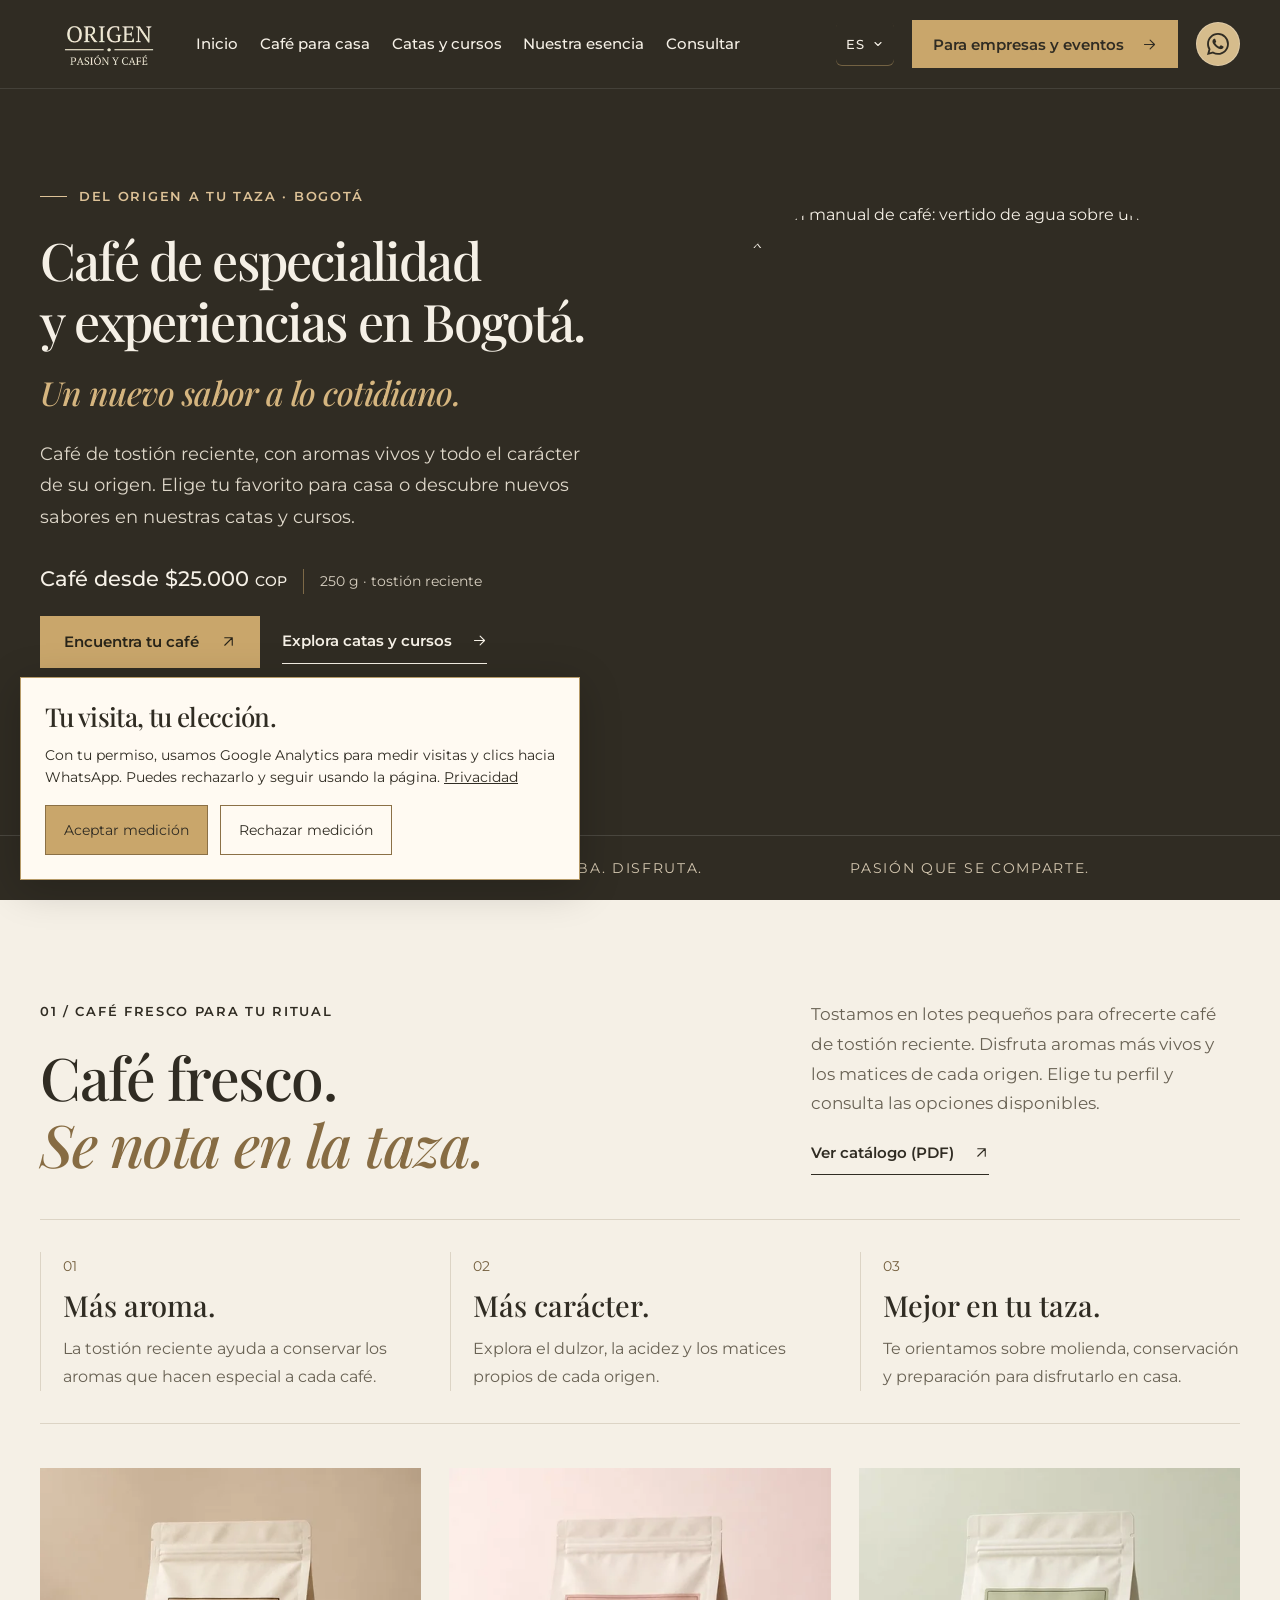
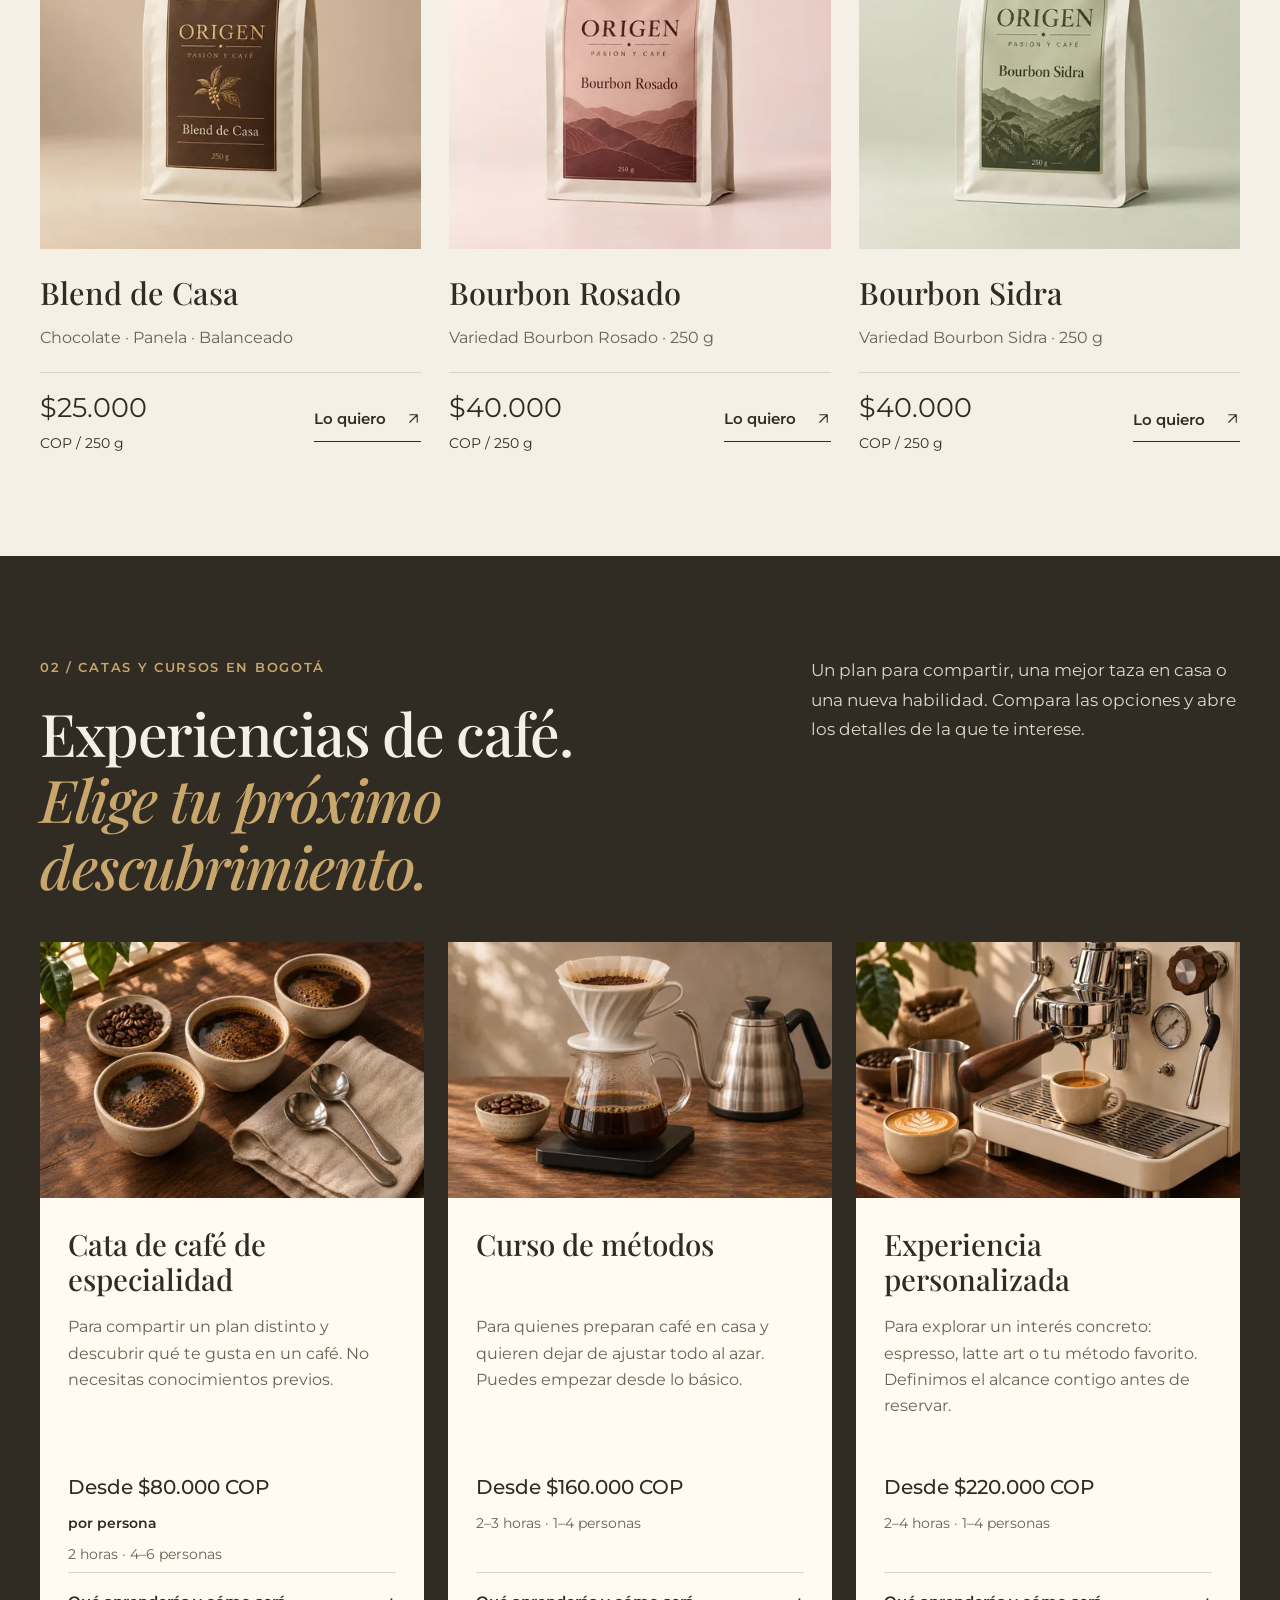
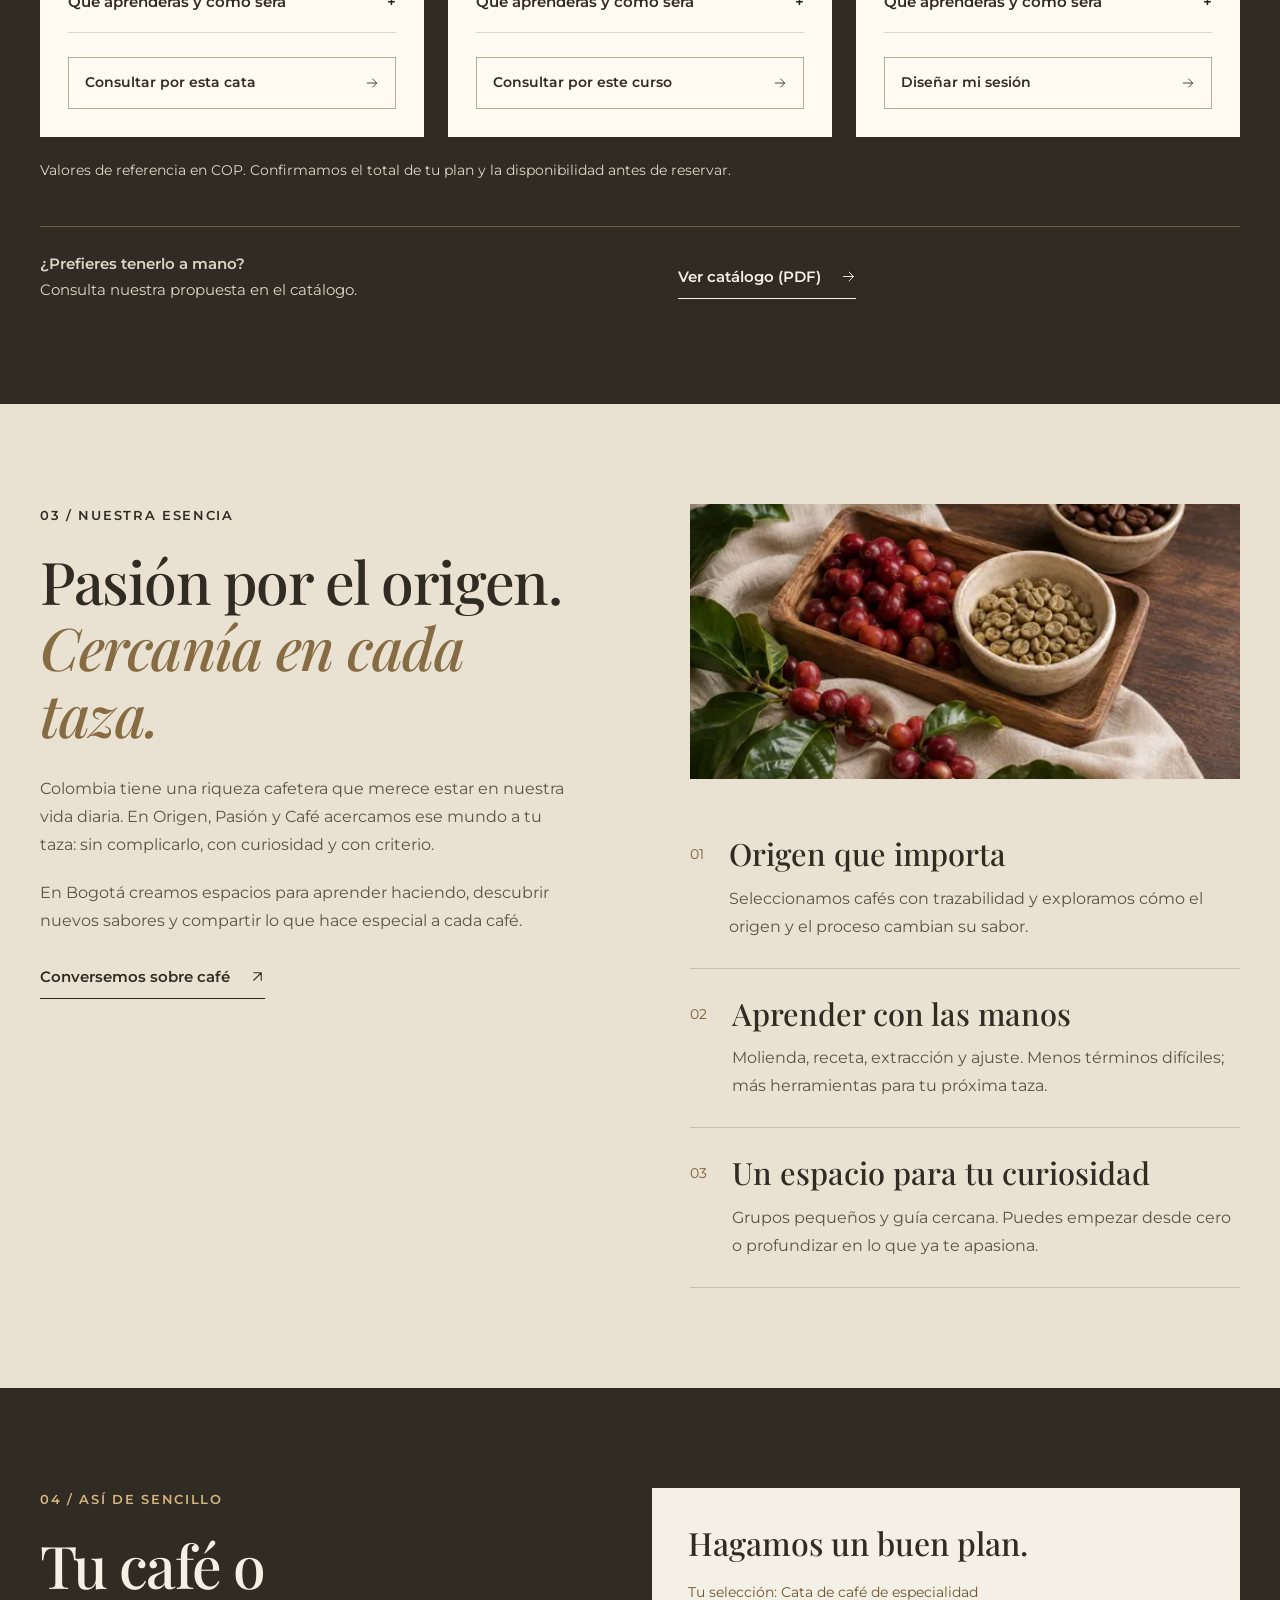
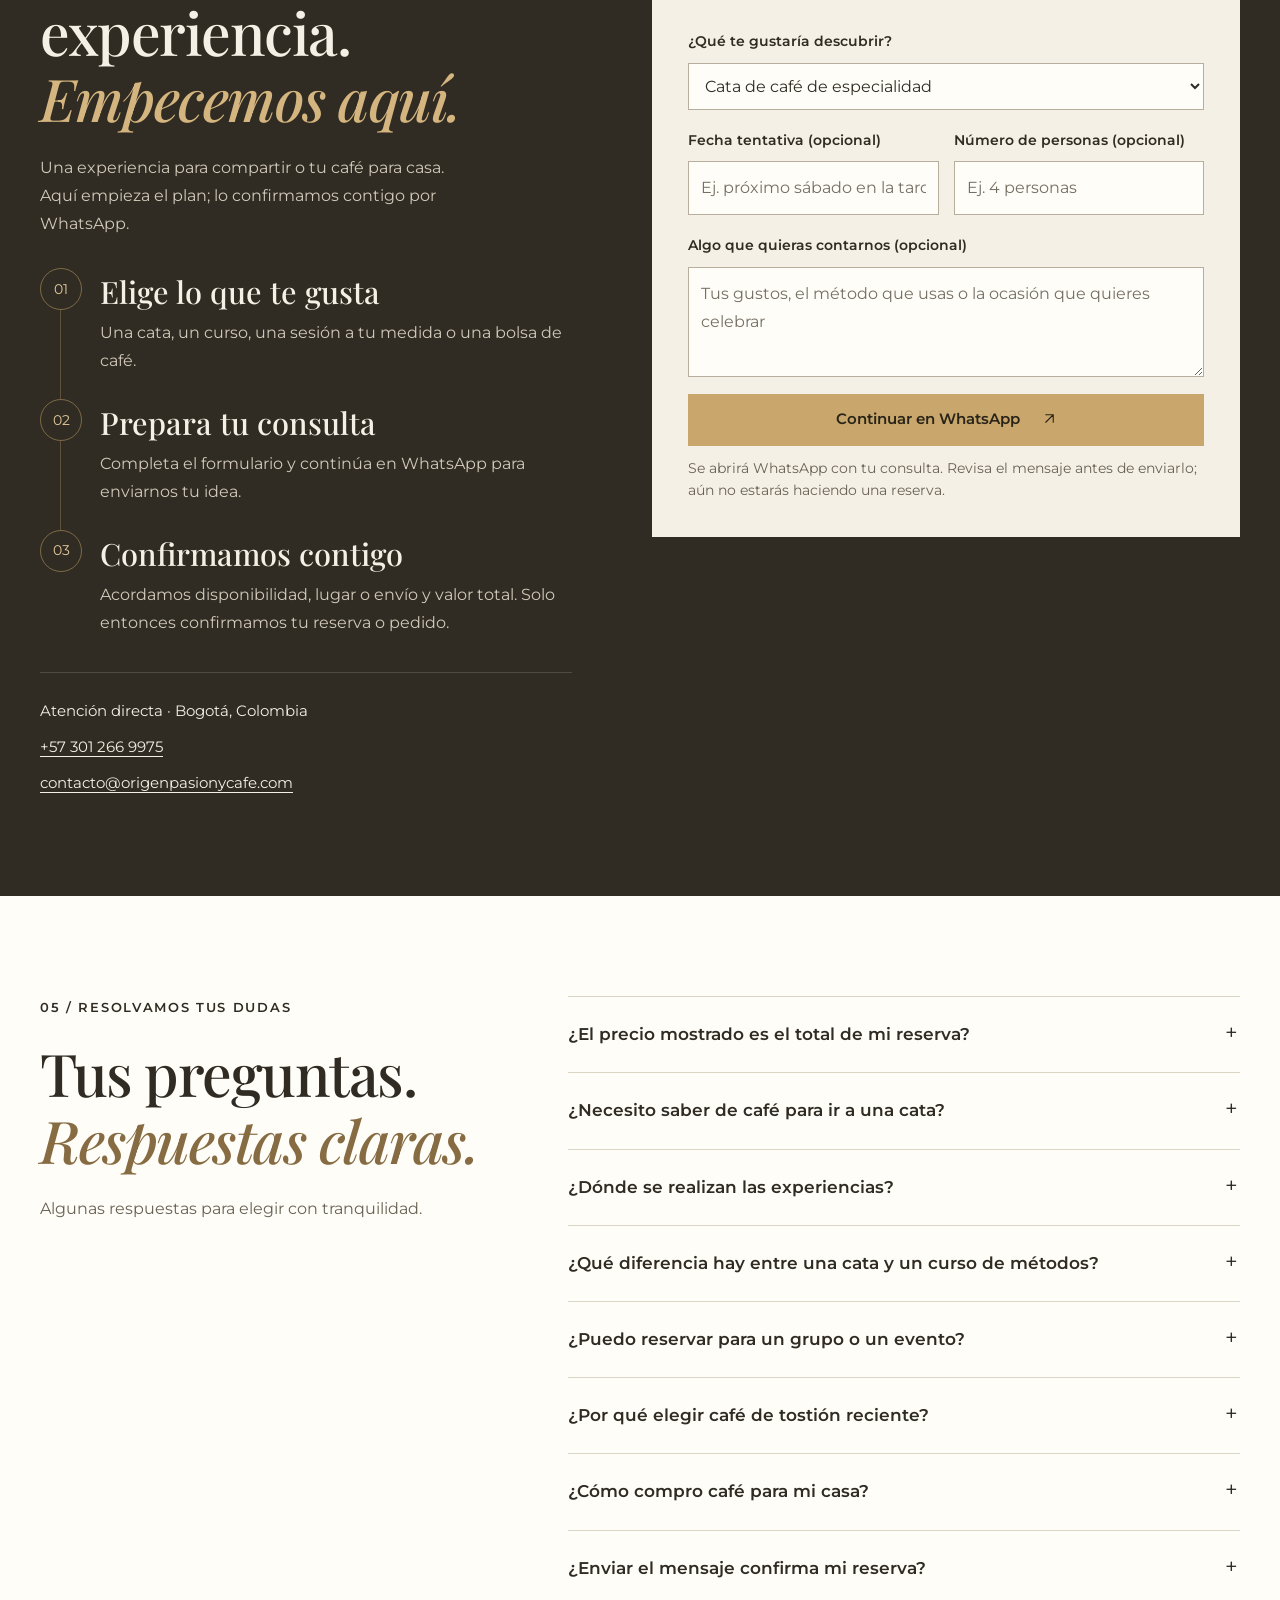
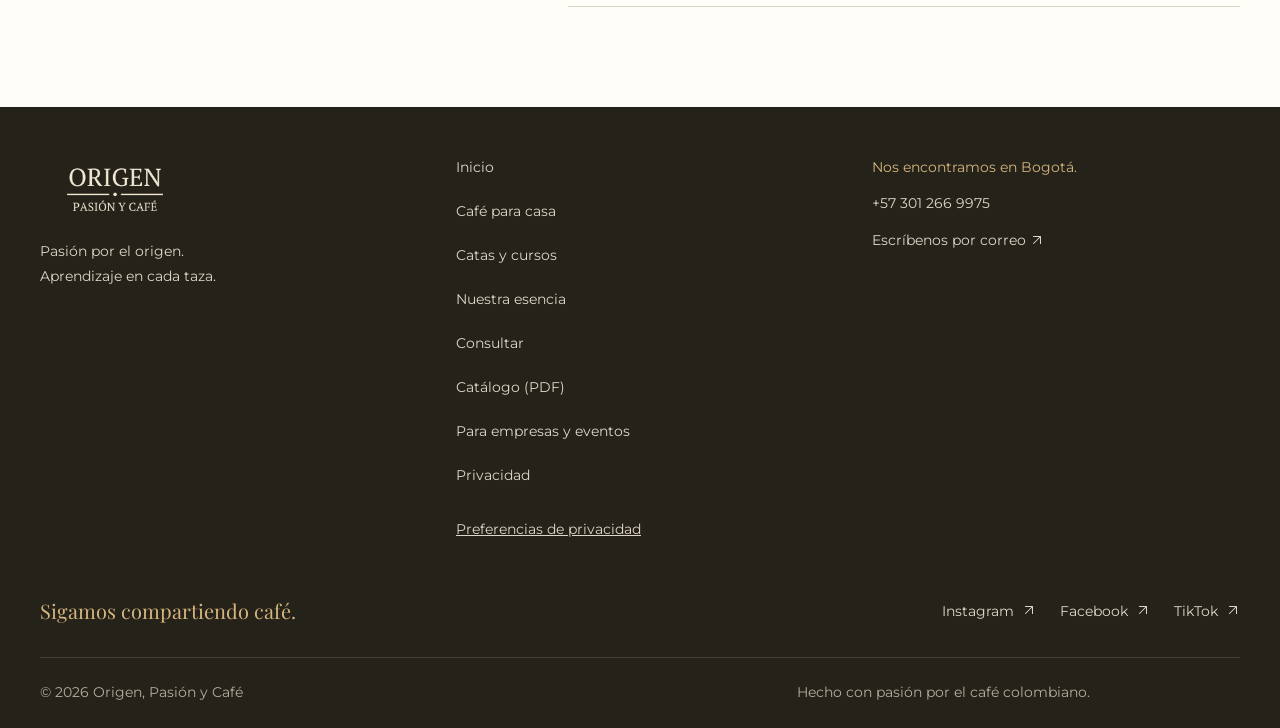
==== commit 599b96ec: "Align navigation left and WhatsApp at the right edge of the header" ====
--- a/index.html
+++ b/index.html
@@ -31,7 +31,7 @@
   <link rel="preconnect" href="https://fonts.gstatic.com" crossorigin>
   <link rel="preconnect" href="https://images.unsplash.com">
   <link href="https://fonts.googleapis.com/css2?family=Playfair+Display:ital,wght@0,500;0,600;0,700;1,500&amp;family=Montserrat:wght@400;500;600;700&amp;display=swap" rel="stylesheet">
-  <link rel="stylesheet" href="/styles.css?v=20261102-15">
+  <link rel="stylesheet" href="/styles.css?v=20261102-16">
   <script src="/script.js?v=20261102-5" defer></script>
   <script type="application/ld+json">
 {
@@ -243,15 +243,15 @@
       <a class="brand" href="#top" aria-label="Origen, Pasión y Café — Ir al inicio">
         <img src="/img/logo-web-240.webp" srcset="/img/logo-web-240.webp 240w, /img/logo-web.webp 480w" sizes="(min-width: 1440px) 154px, 138px" alt="Origen, Pasión y Café" width="480" height="212" class="brand-logo">
       </a>
-      <a class="wa-float" id="waFloat" href="https://wa.me/573012669975?text=Hola%2C%20quiero%20conocer%20las%20experiencias%20y%20el%20cafe%20de%20Origen%2C%20Pasion%20y%20Cafe." target="_blank" rel="noopener noreferrer" aria-label="Hablar con Origen, Pasión y Café por WhatsApp">
-        <svg xmlns="http://www.w3.org/2000/svg" width="22" height="22" fill="currentColor" viewBox="0 0 16 16" aria-hidden="true"><path d="M13.601 2.326A7.85 7.85 0 0 0 7.994 0C3.627 0 .068 3.558.064 7.926c0 1.399.366 2.76 1.057 3.965L0 16l4.204-1.102a7.9 7.9 0 0 0 3.79.965h.004c4.368 0 7.926-3.558 7.93-7.93A7.9 7.9 0 0 0 13.6 2.326zM7.994 14.521a6.6 6.6 0 0 1-3.356-.92l-.24-.144-2.494.654.666-2.433-.156-.251a6.56 6.56 0 0 1-1.007-3.505c0-3.626 2.957-6.584 6.591-6.584a6.56 6.56 0 0 1 4.66 1.931 6.56 6.56 0 0 1 1.928 4.66c-.004 3.639-2.961 6.592-6.592 6.592m3.615-4.934c-.197-.099-1.17-.578-1.353-.646-.182-.065-.315-.099-.445.099-.133.197-.513.646-.627.775-.114.133-.232.148-.43.05-.197-.1-.836-.308-1.592-.985-.59-.525-.985-1.175-1.103-1.372-.114-.198-.011-.304.088-.403.087-.088.197-.232.296-.346.1-.114.133-.198.198-.33.065-.134.034-.248-.015-.347-.05-.099-.445-1.076-.612-1.47-.16-.389-.323-.335-.445-.34-.114-.007-.247-.007-.38-.007a.73.73 0 0 0-.529.247c-.182.198-.691.677-.691 1.654s.71 1.916.81 2.049c.098.133 1.394 2.132 3.383 2.992.47.205.84.326 1.129.418.475.152.904.129 1.246.08.38-.058 1.171-.48 1.338-.943.164-.464.164-.86.114-.943-.049-.084-.182-.133-.38-.232"/></svg><span>Hablemos</span>
-      </a>
       <nav class="nav" aria-label="Navegación principal">
         <button class="nav-toggle" type="button" aria-label="Abrir menú" aria-expanded="false" aria-controls="nav-list"><span></span><span></span></button>
         <ul class="nav-list" id="nav-list"><li><a href="/#top">Inicio</a></li><li><a href="/#tienda">Café para casa</a></li><li><a href="/#experiencias">Catas y cursos</a></li><li><a href="/#nosotros">Nuestra esencia</a></li><li><a href="/#reservar">Consultar</a></li></ul>
       </nav>
       <nav class="language-switch" aria-label="Idioma"><details class="language-picker"><summary class="language-trigger" aria-label="Idioma actual: español. Cambiar idioma"><span>ES</span><svg viewBox="0 0 16 16" width="12" height="12" fill="none" stroke="currentColor" stroke-width="1.5" stroke-linecap="round" stroke-linejoin="round" aria-hidden="true"><path d="m4 6 4 4 4-4"/></svg></summary><div class="language-options"><a href="/" lang="es" hreflang="es" aria-current="page"><span>Español</span><svg class="language-check" viewBox="0 0 16 16" width="16" height="16" fill="none" stroke="currentColor" stroke-width="1.5" stroke-linecap="round" stroke-linejoin="round" aria-hidden="true"><path d="m3 8 3 3 7-7"/></svg></a><a href="/en/" lang="en" hreflang="en"><span>English</span></a></div></details></nav>
       <a class="site-gateway" href="/empresas/" aria-label="Ir al sitio para empresas y eventos"><span>Para empresas y eventos</span><svg class="icon-arrow" viewBox="0 0 24 24" width="18" height="18" fill="none" stroke="currentColor" stroke-width="1.75" stroke-linecap="round" stroke-linejoin="round" aria-hidden="true"><path d="M4 12h16m-7-7 7 7-7 7"/></svg></a>
+      <a class="wa-float" id="waFloat" href="https://wa.me/573012669975?text=Hola%2C%20quiero%20conocer%20las%20experiencias%20y%20el%20cafe%20de%20Origen%2C%20Pasion%20y%20Cafe." target="_blank" rel="noopener noreferrer" aria-label="Hablar con Origen, Pasión y Café por WhatsApp">
+        <svg xmlns="http://www.w3.org/2000/svg" width="22" height="22" fill="currentColor" viewBox="0 0 16 16" aria-hidden="true"><path d="M13.601 2.326A7.85 7.85 0 0 0 7.994 0C3.627 0 .068 3.558.064 7.926c0 1.399.366 2.76 1.057 3.965L0 16l4.204-1.102a7.9 7.9 0 0 0 3.79.965h.004c4.368 0 7.926-3.558 7.93-7.93A7.9 7.9 0 0 0 13.6 2.326zM7.994 14.521a6.6 6.6 0 0 1-3.356-.92l-.24-.144-2.494.654.666-2.433-.156-.251a6.56 6.56 0 0 1-1.007-3.505c0-3.626 2.957-6.584 6.591-6.584a6.56 6.56 0 0 1 4.66 1.931 6.56 6.56 0 0 1 1.928 4.66c-.004 3.639-2.961 6.592-6.592 6.592m3.615-4.934c-.197-.099-1.17-.578-1.353-.646-.182-.065-.315-.099-.445.099-.133.197-.513.646-.627.775-.114.133-.232.148-.43.05-.197-.1-.836-.308-1.592-.985-.59-.525-.985-1.175-1.103-1.372-.114-.198-.011-.304.088-.403.087-.088.197-.232.296-.346.1-.114.133-.198.198-.33.065-.134.034-.248-.015-.347-.05-.099-.445-1.076-.612-1.47-.16-.389-.323-.335-.445-.34-.114-.007-.247-.007-.38-.007a.73.73 0 0 0-.529.247c-.182.198-.691.677-.691 1.654s.71 1.916.81 2.049c.098.133 1.394 2.132 3.383 2.992.47.205.84.326 1.129.418.475.152.904.129 1.246.08.38-.058 1.171-.48 1.338-.943.164-.464.164-.86.114-.943-.049-.084-.182-.133-.38-.232"/></svg><span>Hablemos</span>
+      </a>
     </div>
   </header>
   <main id="contenido" tabindex="-1">
--- a/styles.css
+++ b/styles.css
@@ -32,7 +32,7 @@
 .skip-link { position: fixed; top: -100px; left: 16px; z-index: 100; padding: 12px 20px; background: var(--paper); }
 .skip-link:focus { top: 12px; }
 .site-header { position: sticky; top: 0; z-index: 30; color: var(--cream); background: var(--ink); border-bottom: 1px solid #ffffff19; }
-.header-inner { display: flex; align-items: center; justify-content: space-between; gap: 24px; min-height: 88px; }
+.header-inner { display: flex; align-items: center; justify-content: flex-start; gap: 24px; min-height: 88px; }
 .brand-logo { width: 138px; height: auto; }
 .nav-list { display: flex; align-items: center; gap: 28px; list-style: none; padding: 0; margin: 0; }
 .nav-list a { display: block; padding: 12px 0; font-size: 13px; font-weight: 500; }
@@ -189,7 +189,7 @@
 }
 @media (max-width: 1050px) {
   .header-inner { gap: 16px; }
-  .wa-float { position: static; flex: none; justify-content: center; width: 44px; height: 44px; margin-left: auto; padding: 10px; box-shadow: none; }
+  .wa-float { position: static; flex: none; justify-content: center; width: 44px; height: 44px; padding: 10px; box-shadow: none; }
   .wa-float span { display: none; }
 }
 @media (min-width: 761px) and (max-width: 1050px) {
@@ -270,7 +270,7 @@
 /* Dos recorridos y dos idiomas, con la misma identidad visual. */
 .header-inner { gap: 18px; }
 .nav-list { gap: clamp(16px, 1.6vw, 28px); }
-.language-switch { position: relative; flex: none; width: 58px; }
+.language-switch { position: relative; flex: none; width: 58px; margin-left: auto; }
 .language-trigger { display: flex; align-items: center; justify-content: center; gap: 7px; width: 58px; min-height: 44px; padding: 0 6px; border-radius: 6px; color: var(--cream); box-shadow: inset 0 -1px 0 #c9a66b70; cursor: pointer; list-style: none; font-size: 13px; font-weight: 500; letter-spacing: .07em; }
 .language-trigger::-webkit-details-marker { display: none; }
 .language-trigger:hover, .language-picker[open] .language-trigger { color: #e5c99a; background: #c9a66b12; }
@@ -340,8 +340,7 @@
 @media (max-width: 1200px) { .header-cta { display: none; } }
 @media (max-width: 1050px) {
   .header-inner { gap: 12px; }
-  .nav { order: 4; }
-  .language-switch { order: 3; }
+  .nav { flex: none; }
   .nav-toggle { display: flex; flex-direction: column; justify-content: center; gap: 6px; width: 44px; height: 44px; background: transparent; border: 1px solid #ffffff40; padding: 12px; color: inherit; }
   .nav-toggle span { height: 1px; width: 18px; background: currentColor; }
   .nav-list.is-enhanced { display: none; position: absolute; top: 100%; left: 0; right: 0; padding: 20px 24px; background: var(--ink); border-top: 1px solid #ffffff25; max-height: calc(100dvh - var(--header-height)); overflow-y: auto; }
@@ -537,7 +536,6 @@
   .site-gateway { padding-inline: 14px; font-size: 14px; gap: 12px; }
 }
 @media (max-width: 1050px) {
-  .site-gateway { order: 2; }
   .business-hero-grid { width: calc(100% - 48px); gap: 28px; }
   .business-hero .hero-actions { flex-direction: row; }
   .business-hero h1 { font-size: clamp(40px, 4.8vw, 52px); }
